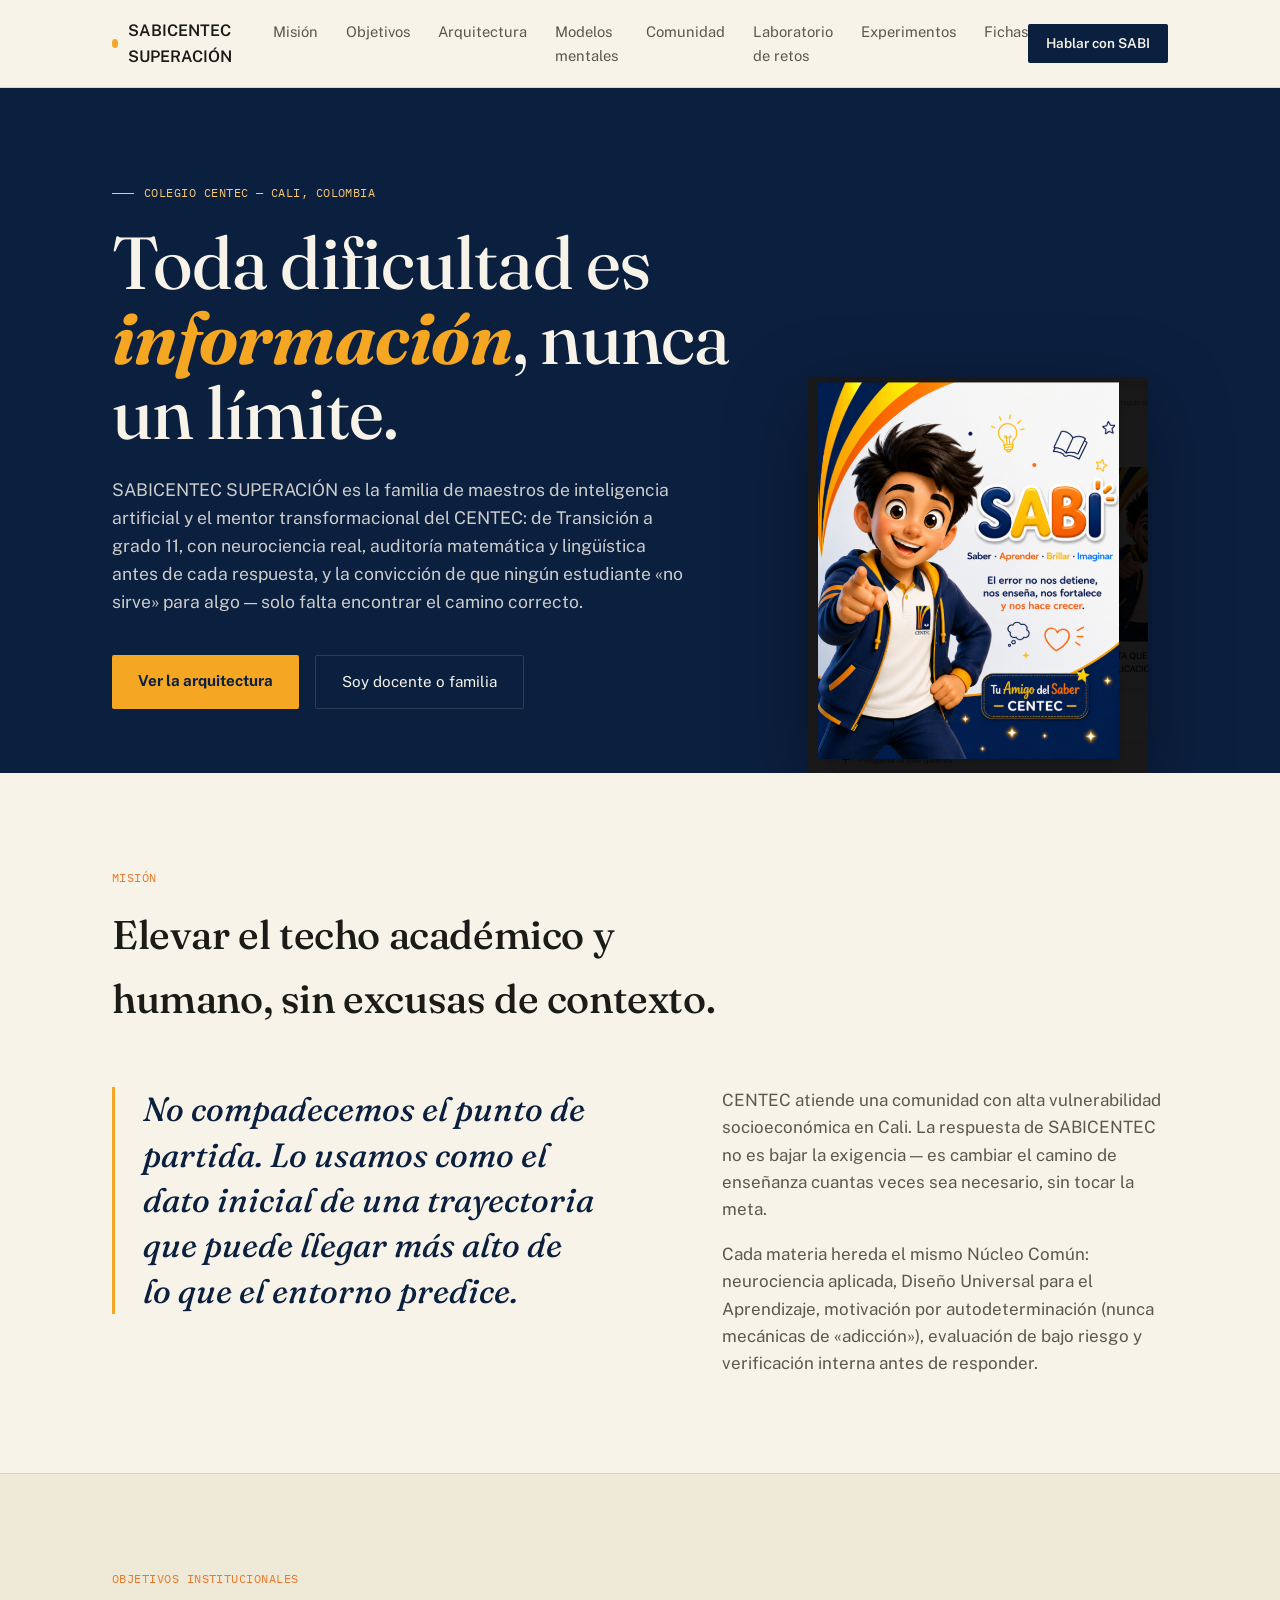
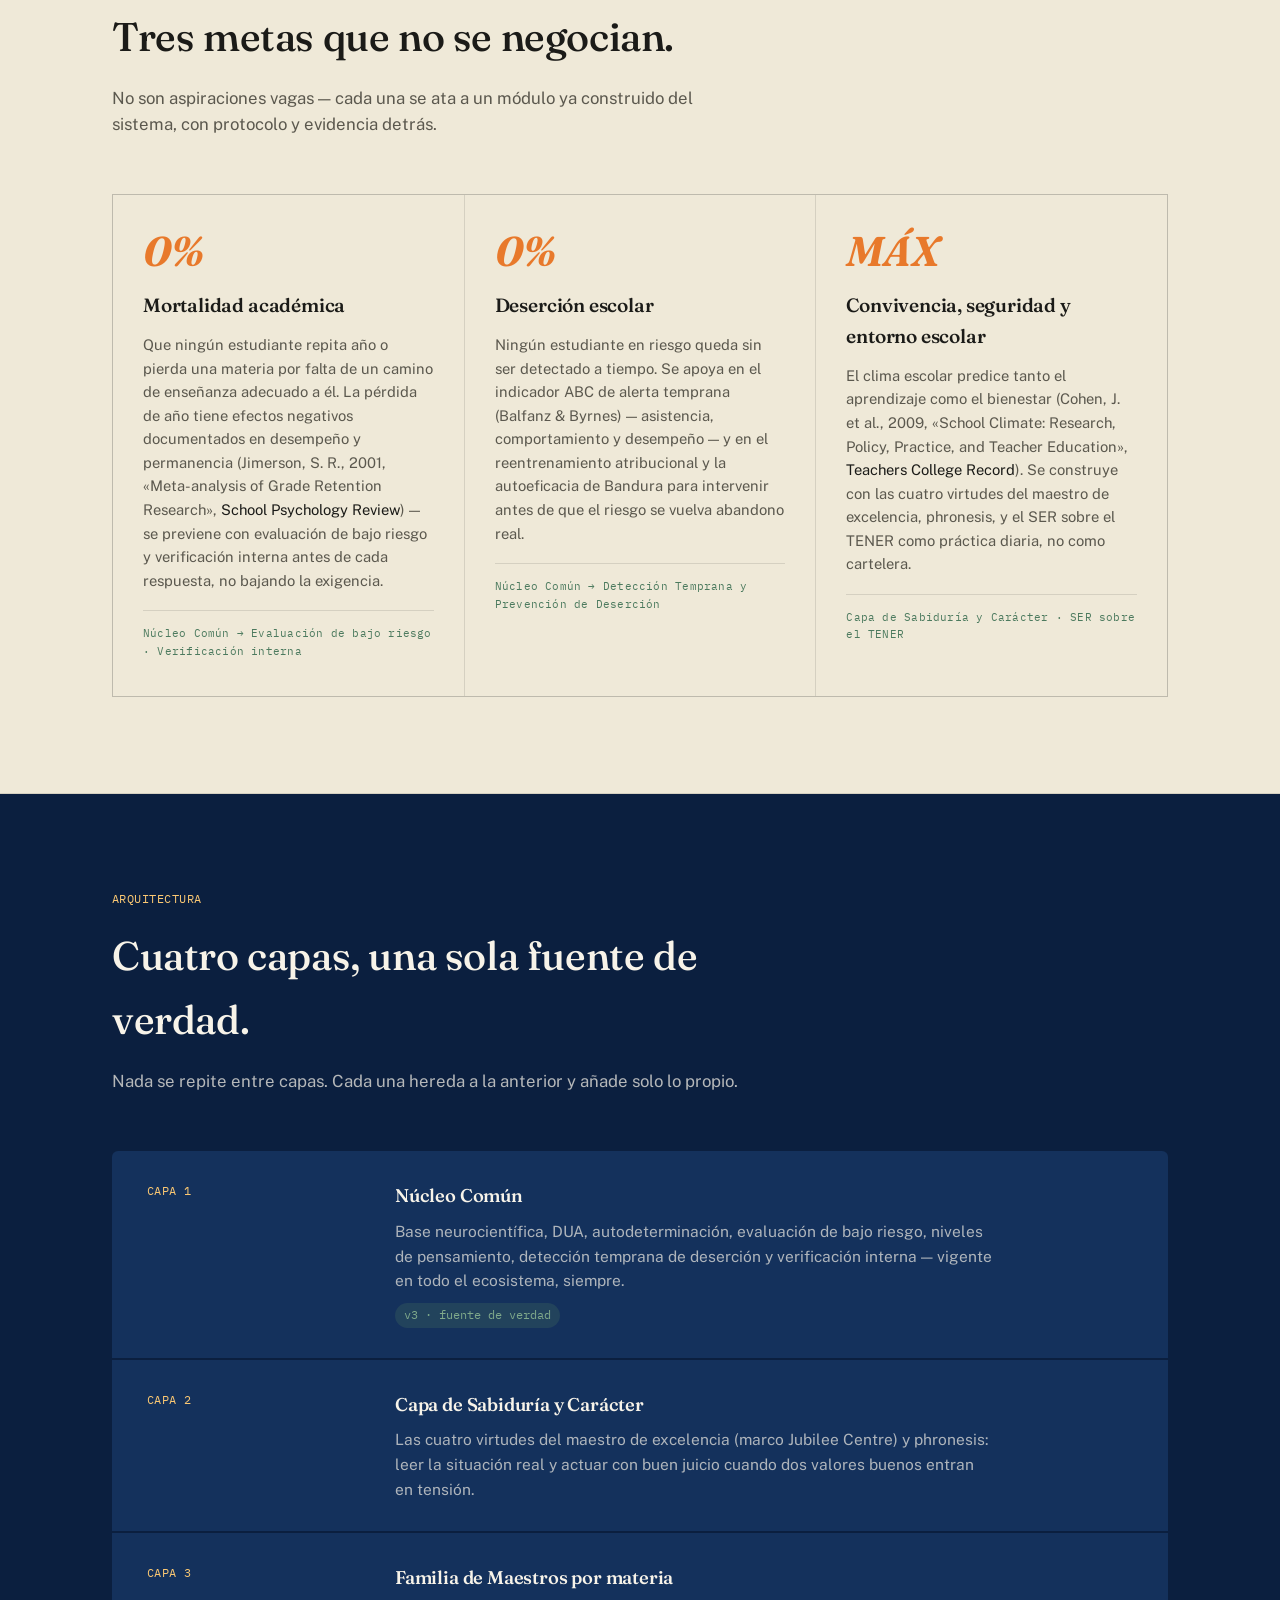
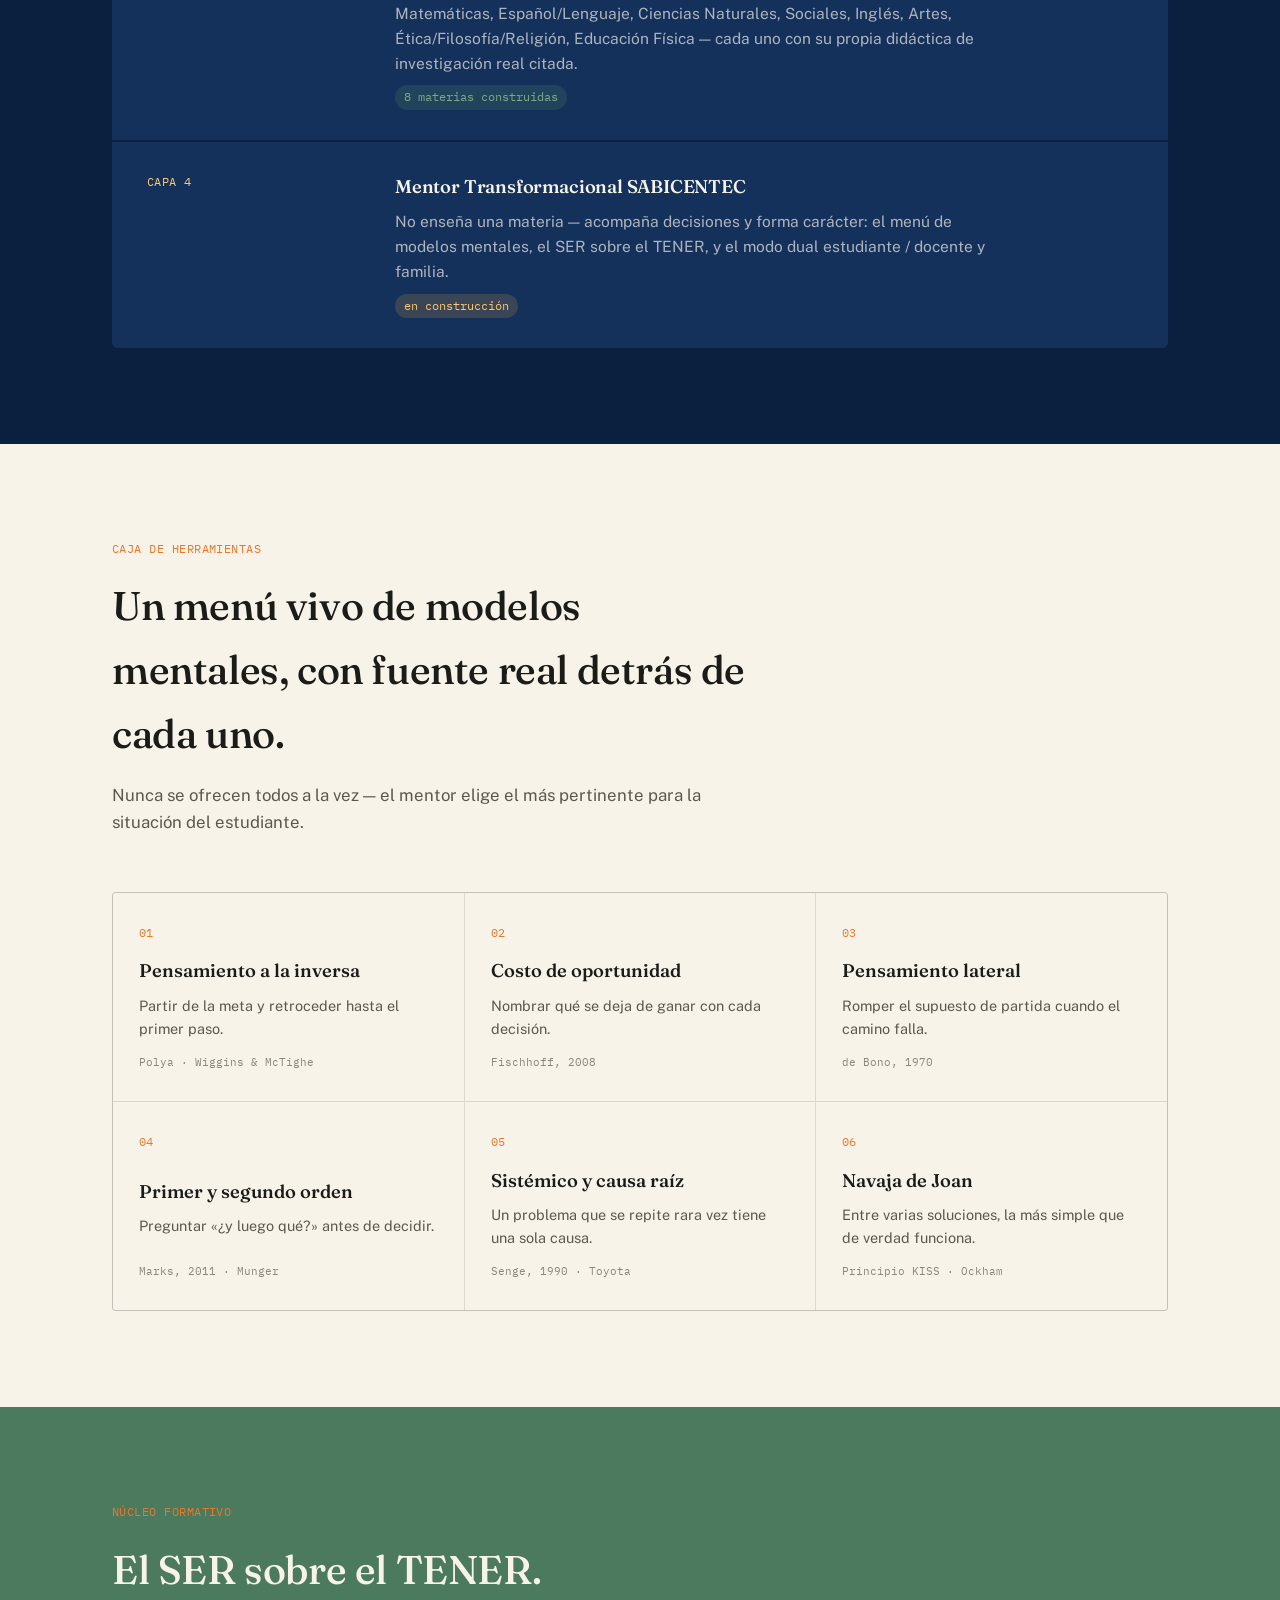
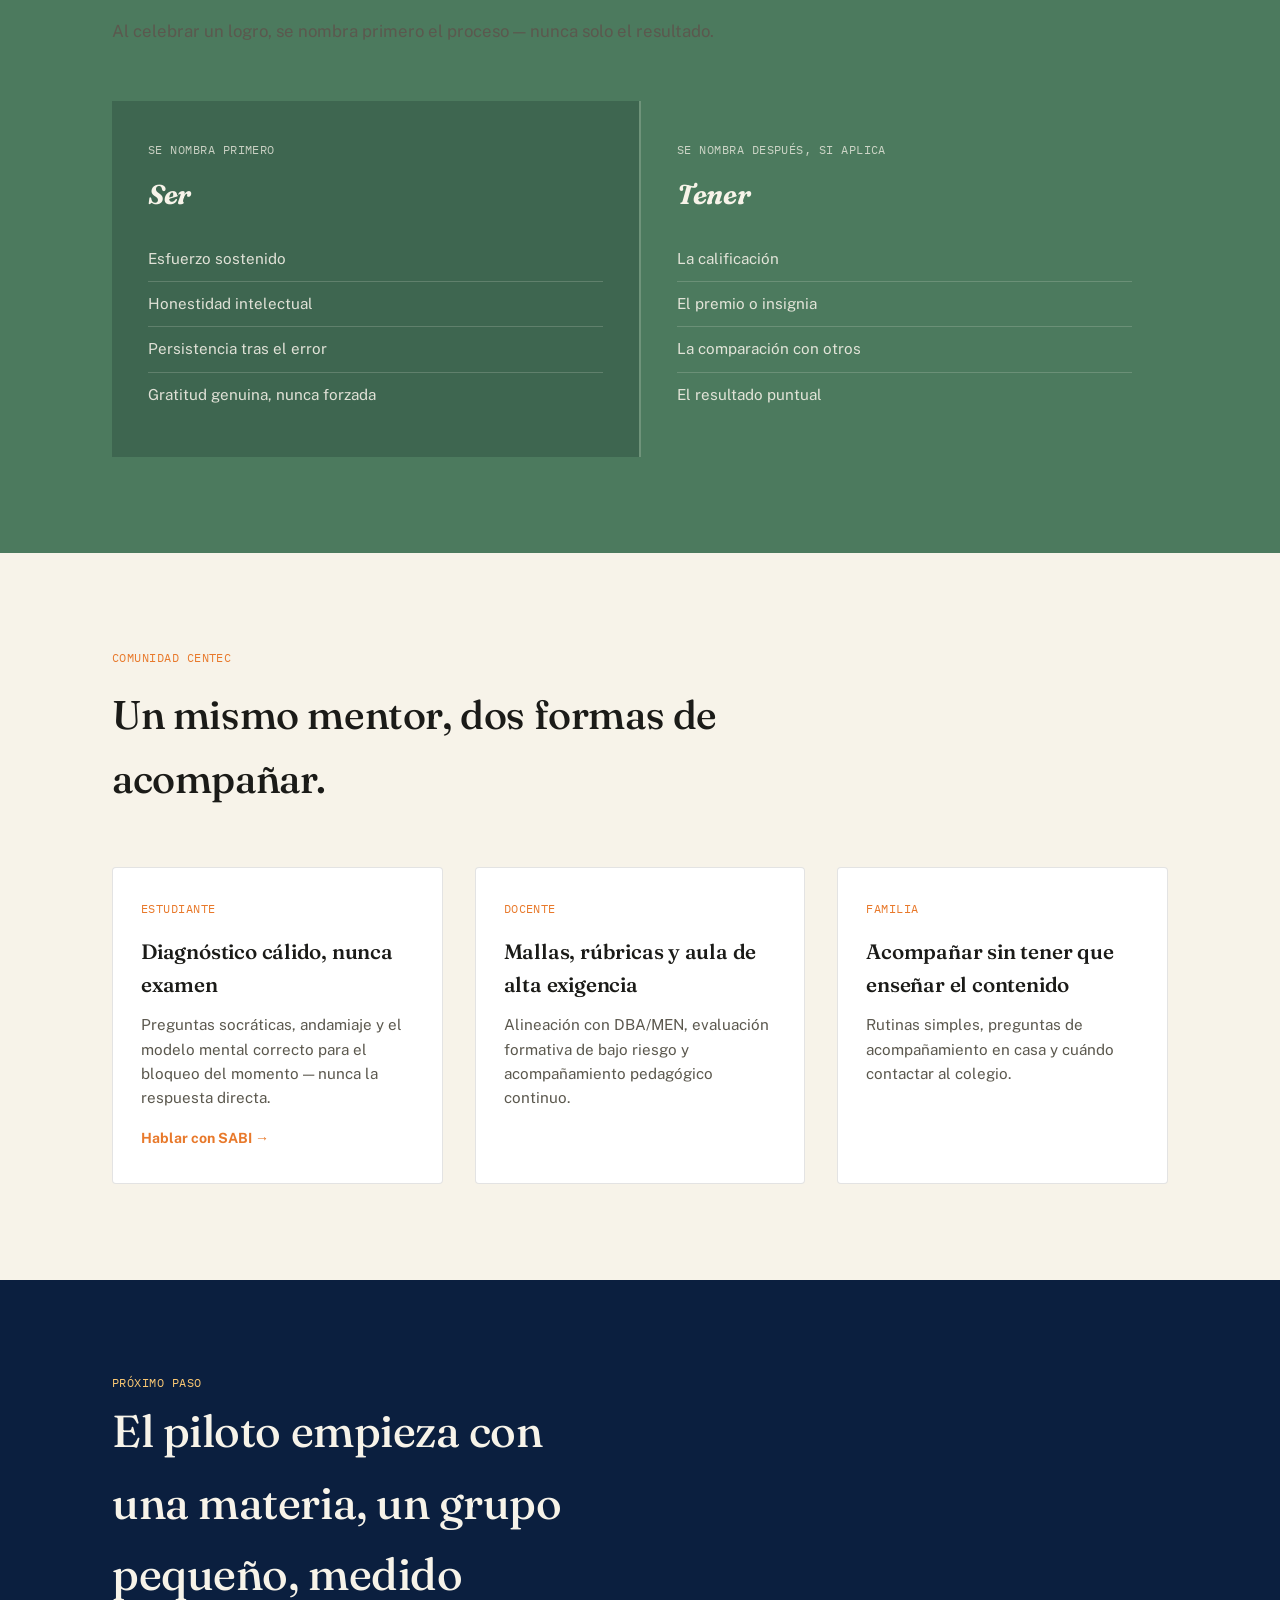
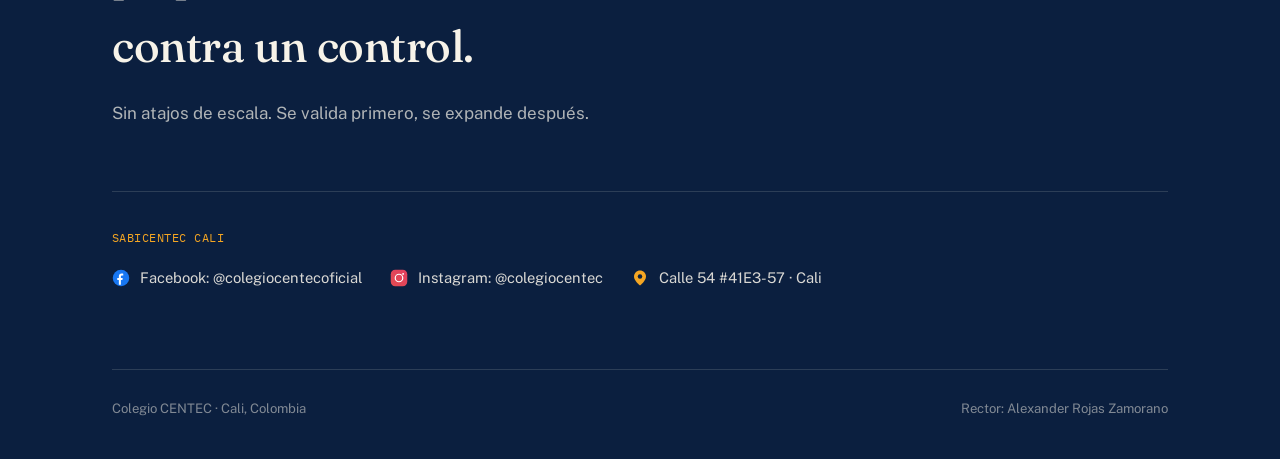
==== index.html @ 02c6cd76 "Capa didáctica (en progreso): comandos SABI, juegos por código, lectura verificada y Dots investigad" ====
<!DOCTYPE html>
<html lang="es">
<head>
<meta charset="UTF-8">
<meta name="viewport" content="width=device-width, initial-scale=1.0">
<title>SABICENTEC SUPERACIÓN — Colegio CENTEC</title>
<meta name="description" content="La familia de maestros y el mentor transformacional de Colegio CENTEC, Cali. Cada dificultad es información, nunca un límite.">
<link rel="preconnect" href="https://fonts.googleapis.com">
<link rel="preconnect" href="https://fonts.gstatic.com" crossorigin>
<link href="https://fonts.googleapis.com/css2?family=Fraunces:opsz,wght@9..144,300;9..144,450;9..144,560;9..144,680&family=Public+Sans:wght@400;500;600;700&family=IBM+Plex+Mono:wght@400;500&display=swap" rel="stylesheet">
<style>
  :root{
    --noche: #0B1F3F;
    --noche-2: #14315C;
    --alba: #F5A623;
    --alba-suave: #FBC873;
    --brote: #4C7A5E;
    --brote-suave: #7FA98B;
    --barro: #E8792B;
    --papel: #F7F3E9;
    --tinta: #1B1B18;
    --tinta-suave: #5B584E;
    --linea: rgba(27,27,24,0.12);
    --linea-noche: rgba(247,243,233,0.14);
    --radio: 2px;
  }
  *{box-sizing:border-box; margin:0; padding:0;}
  html{scroll-behavior:smooth;}
  body{
    background:var(--papel);
    color:var(--tinta);
    font-family:'Public Sans', sans-serif;
    font-size:17px;
    line-height:1.6;
    -webkit-font-smoothing:antialiased;
  }
  h1,h2,h3,.display{
    font-family:'Fraunces', serif;
    font-weight:560;
    letter-spacing:-0.01em;
  }
  .mono{
    font-family:'IBM Plex Mono', monospace;
    letter-spacing:0.04em;
    text-transform:uppercase;
    font-size:0.72rem;
  }
  a{color:inherit;}
  img,svg{display:block; max-width:100%;}
  .wrap{max-width:1120px; margin:0 auto; padding:0 32px;}
  @media(max-width:640px){ .wrap{padding:0 20px;} }

  /* ---------- NAV ---------- */
  header.nav{
    position:sticky; top:0; z-index:50;
    background:rgba(247,243,233,0.88);
    backdrop-filter:blur(10px);
    border-bottom:1px solid var(--linea);
  }
  .nav-inner{
    max-width:1120px; margin:0 auto; padding:18px 32px;
    display:flex; align-items:center; justify-content:space-between;
  }
  .nav-brand{display:flex; align-items:center; gap:10px; font-weight:600; font-size:1rem;}
  .nav-brand .dot{width:9px; height:9px; border-radius:50%; background:var(--alba);}
  .nav-links{display:flex; gap:28px; font-size:0.92rem;}
  .nav-links a{text-decoration:none; color:var(--tinta-suave); transition:color .2s;}
  .nav-links a:hover{color:var(--tinta);}
  .nav-cta{
    font-size:0.85rem; font-weight:600; padding:9px 18px;
    background:var(--noche); color:var(--papel); border-radius:var(--radio);
    text-decoration:none; white-space:nowrap;
  }
  @media(max-width:760px){ .nav-links{display:none;} }

  /* ---------- HERO ---------- */
  .hero{
    position:relative;
    background:var(--noche);
    color:var(--papel);
    overflow:hidden;
    padding:96px 0 0 0;
  }
  .hero-grid{
    max-width:1120px; margin:0 auto; padding:0 32px 0;
    display:grid; grid-template-columns:1fr 380px; gap:40px; align-items:end;
  }
  @media(max-width:900px){ .hero-grid{grid-template-columns:1fr; padding-bottom:0;} }
  .hero-copy{padding-bottom:64px;}
  .hero .eyebrow{color:var(--alba-suave); margin-bottom:22px; display:flex; align-items:center; gap:10px;}
  .hero .eyebrow::before{content:''; width:22px; height:1px; background:var(--alba-suave);}
  .hero h1{
    font-size:clamp(2.6rem, 6vw, 4.6rem);
    line-height:1.02;
    max-width:15ch;
    font-weight:450;
  }
  .hero h1 em{font-style:italic; font-weight:680; color:var(--alba);}
  .hero p.lede{
    margin-top:26px; max-width:52ch; font-size:1.1rem;
    color:rgba(247,243,233,0.82);
  }
  .hero .actions{display:flex; gap:16px; margin-top:38px; flex-wrap:wrap;}
  .btn-primary{
    background:var(--alba); color:var(--noche); font-weight:700;
    padding:14px 26px; border-radius:var(--radio); text-decoration:none;
    font-size:0.95rem; transition:transform .15s ease;
  }
  .btn-primary:hover{transform:translateY(-2px);}
  .btn-ghost{
    border:1px solid var(--linea-noche); color:var(--papel);
    padding:14px 26px; border-radius:var(--radio); text-decoration:none;
    font-size:0.95rem;
  }
  .hero-avatar{
    display:flex; align-items:flex-end; justify-content:center;
    align-self:end;
  }
  .hero-avatar img{
    width:100%; max-width:340px;
    filter:drop-shadow(0 24px 40px rgba(0,0,0,0.35));
  }
  @media(max-width:900px){
    .hero-avatar{max-width:220px; margin:0 auto;}
    .hero-avatar img{max-width:220px;}
  }

  /* ---------- SECTION SHELL ---------- */
  section{padding:96px 0;}
  .section-head{max-width:640px; margin-bottom:56px;}
  .section-head .mono{color:var(--barro); margin-bottom:16px; display:block;}
  .section-head h2{font-size:clamp(1.8rem, 3.4vw, 2.5rem); font-weight:500;}
  .section-head p{margin-top:16px; color:var(--tinta-suave); font-size:1.05rem;}

  /* ---------- MISIÓN ---------- */
  .mision blockquote{
    font-family:'Fraunces', serif; font-style:italic; font-weight:450;
    font-size:clamp(1.5rem, 3vw, 2.1rem); line-height:1.35;
    max-width:22ch; color:var(--noche);
    border-left:3px solid var(--alba); padding-left:28px;
  }
  .mision-grid{display:grid; grid-template-columns:1.1fr 0.9fr; gap:64px; align-items:start; margin-top:56px;}
  @media(max-width:840px){ .mision-grid{grid-template-columns:1fr;} }
  .mision-grid p{color:var(--tinta-suave);}
  .mision-grid p + p{margin-top:18px;}

  /* ---------- OBJETIVOS ---------- */
  .objetivos{background:#EFE9D8; border-top:1px solid var(--linea); border-bottom:1px solid var(--linea);}
  .objetivos .section-head .mono{color:var(--barro);}
  .obj-grid{display:grid; grid-template-columns:repeat(3,1fr); gap:1px; background:var(--linea); border:1px solid var(--linea);}
  @media(max-width:900px){ .obj-grid{grid-template-columns:1fr;} }
  .obj-card{background:#EFE9D8; padding:36px 30px;}
  .obj-num{
    font-family:'Fraunces', serif; font-weight:680; font-style:italic;
    font-size:2.6rem; color:var(--barro); line-height:1;
  }
  .obj-card h3{margin-top:16px; font-size:1.2rem; font-weight:560;}
  .obj-card p{margin-top:12px; color:var(--tinta-suave); font-size:0.92rem;}
  .obj-card p em{font-style:normal; color:var(--tinta);}
  .obj-link{
    display:block; margin-top:18px; padding-top:14px;
    border-top:1px solid var(--linea);
    font-family:'IBM Plex Mono', monospace; font-size:0.68rem;
    color:var(--brote); letter-spacing:0.02em;
  }

  /* ---------- ARQUITECTURA (capas apiladas — elemento estructural real) ---------- */
  .capas{background:var(--noche); color:var(--papel);}
  .capas .section-head .mono{color:var(--alba-suave);}
  .capas .section-head p{color:rgba(247,243,233,0.72);}
  .stack{
    display:flex; flex-direction:column; gap:2px;
    border-radius:6px; overflow:hidden;
  }
  .capa{
    display:grid; grid-template-columns:220px 1fr;
    gap:28px; padding:30px 32px;
    background:var(--noche-2);
    border-left:3px solid transparent;
    transition:padding-left .25s ease, border-color .25s ease, background .25s ease;
  }
  .capa:hover{padding-left:44px; border-color:var(--alba); background:#22304E;}
  @media(max-width:760px){ .capa{grid-template-columns:1fr; gap:8px;} }
  .capa .tag{font-family:'IBM Plex Mono', monospace; font-size:0.78rem; letter-spacing:0.03em; color:var(--alba-suave); align-self:start;}
  .capa h3{font-size:1.15rem; font-weight:560; margin-bottom:8px;}
  .capa p{color:rgba(247,243,233,0.68); font-size:0.97rem; max-width:60ch;}
  .capa .estado{
    display:inline-block; margin-top:10px; font-size:0.72rem;
    padding:3px 9px; border-radius:20px; font-family:'IBM Plex Mono', monospace;
  }
  .estado.activo{background:rgba(76,122,94,0.25); color:var(--brote-suave);}
  .estado.progreso{background:rgba(232,163,61,0.18); color:var(--alba-suave);}

  /* ---------- MODELOS MENTALES ---------- */
  .modelos{background:var(--papel);}
  .tool-grid{
    display:grid; grid-template-columns:repeat(3, 1fr); gap:1px;
    background:var(--linea); border:1px solid var(--linea); border-radius:4px; overflow:hidden;
  }
  @media(max-width:900px){ .tool-grid{grid-template-columns:repeat(2,1fr);} }
  @media(max-width:600px){ .tool-grid{grid-template-columns:1fr;} }
  .tool{
    background:var(--papel); padding:30px 26px; min-height:190px;
    display:flex; flex-direction:column; justify-content:space-between;
  }
  .tool .num{font-family:'IBM Plex Mono', monospace; font-size:0.75rem; color:var(--barro);}
  .tool h4{font-family:'Fraunces', serif; font-weight:560; font-size:1.15rem; margin:14px 0 8px;}
  .tool p{font-size:0.9rem; color:var(--tinta-suave);}
  .tool .fuente{margin-top:14px; font-family:'IBM Plex Mono', monospace; font-size:0.68rem; color:var(--tinta-suave); opacity:0.7;}

  /* ---------- SER / TENER ---------- */
  .ser-tener{background:var(--brote); color:var(--papel);}
  .st-grid{display:grid; grid-template-columns:1fr 1fr; gap:2px; margin-top:48px; background:rgba(247,243,233,0.2);}
  @media(max-width:760px){ .st-grid{grid-template-columns:1fr;} }
  .st-col{padding:40px 36px; background:var(--brote);}
  .st-col.ser{background:#3E6650;}
  .st-col .mono{opacity:0.75; margin-bottom:14px; display:block;}
  .st-col h3{font-size:1.7rem; font-weight:680; font-style:italic;}
  .st-col ul{margin-top:20px; padding-left:0; list-style:none;}
  .st-col li{padding:10px 0; border-top:1px solid rgba(247,243,233,0.18); font-size:0.95rem; color:rgba(247,243,233,0.88);}
  .st-col li:first-of-type{border-top:none;}

  /* ---------- AUDIENCIAS ---------- */
  .audiencias{background:var(--papel);}
  .aud-grid{display:grid; grid-template-columns:repeat(3,1fr); gap:32px; margin-top:8px;}
  @media(max-width:840px){ .aud-grid{grid-template-columns:1fr;} }
  .aud-card{
    border:1px solid var(--linea); border-radius:4px; padding:32px 28px;
    background:#fff;
  }
  .aud-card .mono{color:var(--barro); display:block; margin-bottom:16px;}
  .aud-card h3{font-size:1.3rem; margin-bottom:12px;}
  .aud-card p{color:var(--tinta-suave); font-size:0.95rem;}
  .aud-cta{
    display:inline-block; margin-top:16px; font-weight:700; font-size:0.88rem;
    color:var(--barro); text-decoration:none;
  }
  .aud-cta:hover{text-decoration:underline;}

  /* ---------- FOOTER / CTA ---------- */
  footer{
    background:var(--noche); color:var(--papel);
    padding:88px 0 40px;
  }
  .footer-cta h2{font-size:clamp(1.9rem,4vw,2.8rem); max-width:16ch; font-weight:480;}
  .footer-cta p{margin-top:18px; max-width:48ch; color:rgba(247,243,233,0.7);}
  .contacto{
    margin-top:64px; padding-top:36px; border-top:1px solid var(--linea-noche);
  }
  .contacto-titulo{color:var(--alba); display:block; margin-bottom:18px; font-size:0.78rem;}
  .contacto-lista{display:flex; flex-wrap:wrap; gap:28px;}
  .contacto-item{
    display:flex; align-items:center; gap:10px;
    font-size:0.92rem; color:rgba(247,243,233,0.88);
    text-decoration:none;
  }
  .footer-bottom{
    margin-top:80px; padding-top:28px; border-top:1px solid var(--linea-noche);
    display:flex; justify-content:space-between; flex-wrap:wrap; gap:12px;
    font-size:0.82rem; color:rgba(247,243,233,0.5);
  }
  .fade-up{opacity:0; transform:translateY(18px); transition:opacity .7s ease, transform .7s ease;}
  .fade-up.in{opacity:1; transform:translateY(0);}
</style>
</head>
<body>

<header class="nav">
  <div class="nav-inner">
    <div class="nav-brand"><span class="dot"></span> SABICENTEC SUPERACIÓN</div>
    <nav class="nav-links">
      <a href="#mision">Misión</a>
      <a href="#objetivos">Objetivos</a>
      <a href="#arquitectura">Arquitectura</a>
      <a href="#modelos">Modelos mentales</a>
      <a href="#comunidad">Comunidad</a>
      <a href="recursos.html">Laboratorio de retos</a>
      <a href="experimentos.html">Experimentos</a>
      <a href="fichas.html">Fichas</a>
    </nav>
    <a class="nav-cta" href="tutor.html">Hablar con SABI</a>
  </div>
</header>

<section class="hero">
  <div class="hero-grid">
    <div class="hero-copy">
      <p class="eyebrow mono">Colegio CENTEC — Cali, Colombia</p>
      <h1>Toda dificultad es <em>información</em>, nunca un límite.</h1>
      <p class="lede">SABICENTEC SUPERACIÓN es la familia de maestros de inteligencia artificial y el mentor transformacional del CENTEC: de Transición a grado 11, con neurociencia real, auditoría matemática y lingüística antes de cada respuesta, y la convicción de que ningún estudiante «no sirve» para algo — solo falta encontrar el camino correcto.</p>
      <div class="actions">
        <a class="btn-primary" href="#arquitectura">Ver la arquitectura</a>
        <a class="btn-ghost" href="#comunidad">Soy docente o familia</a>
      </div>
    </div>
    <div class="hero-avatar">
      <img src="sabi-avatar.png" alt="SABI, el avatar del saber de Colegio CENTEC">
    </div>
  </div>
</section>

<section class="mision" id="mision">
  <div class="wrap">
    <div class="section-head">
      <span class="mono">Misión</span>
      <h2>Elevar el techo académico y humano, sin excusas de contexto.</h2>
    </div>
    <div class="mision-grid">
      <blockquote>
        No compadecemos el punto de partida. Lo usamos como el dato inicial de una trayectoria que puede llegar más alto de lo que el entorno predice.
      </blockquote>
      <div>
        <p>CENTEC atiende una comunidad con alta vulnerabilidad socioeconómica en Cali. La respuesta de SABICENTEC no es bajar la exigencia — es cambiar el camino de enseñanza cuantas veces sea necesario, sin tocar la meta.</p>
        <p>Cada materia hereda el mismo Núcleo Común: neurociencia aplicada, Diseño Universal para el Aprendizaje, motivación por autodeterminación (nunca mecánicas de «adicción»), evaluación de bajo riesgo y verificación interna antes de responder.</p>
      </div>
    </div>
  </div>
</section>

<section class="objetivos" id="objetivos">
  <div class="wrap">
    <div class="section-head">
      <span class="mono">Objetivos institucionales</span>
      <h2>Tres metas que no se negocian.</h2>
      <p>No son aspiraciones vagas — cada una se ata a un módulo ya construido del sistema, con protocolo y evidencia detrás.</p>
    </div>
    <div class="obj-grid">
      <div class="obj-card">
        <span class="obj-num">0%</span>
        <h3>Mortalidad académica</h3>
        <p>Que ningún estudiante repita año o pierda una materia por falta de un camino de enseñanza adecuado a él. La pérdida de año tiene efectos negativos documentados en desempeño y permanencia (Jimerson, S. R., 2001, «Meta-analysis of Grade Retention Research», <em>School Psychology Review</em>) — se previene con evaluación de bajo riesgo y verificación interna antes de cada respuesta, no bajando la exigencia.</p>
        <span class="obj-link">Núcleo Común → Evaluación de bajo riesgo · Verificación interna</span>
      </div>
      <div class="obj-card">
        <span class="obj-num">0%</span>
        <h3>Deserción escolar</h3>
        <p>Ningún estudiante en riesgo queda sin ser detectado a tiempo. Se apoya en el indicador ABC de alerta temprana (Balfanz &amp; Byrnes) — asistencia, comportamiento y desempeño — y en el reentrenamiento atribucional y la autoeficacia de Bandura para intervenir antes de que el riesgo se vuelva abandono real.</p>
        <span class="obj-link">Núcleo Común → Detección Temprana y Prevención de Deserción</span>
      </div>
      <div class="obj-card">
        <span class="obj-num">MÁX</span>
        <h3>Convivencia, seguridad y entorno escolar</h3>
        <p>El clima escolar predice tanto el aprendizaje como el bienestar (Cohen, J. et al., 2009, «School Climate: Research, Policy, Practice, and Teacher Education», <em>Teachers College Record</em>). Se construye con las cuatro virtudes del maestro de excelencia, phronesis, y el SER sobre el TENER como práctica diaria, no como cartelera.</p>
        <span class="obj-link">Capa de Sabiduría y Carácter · SER sobre el TENER</span>
      </div>
    </div>
  </div>
</section>

<section class="capas" id="arquitectura">
  <div class="wrap">
    <div class="section-head">
      <span class="mono">Arquitectura</span>
      <h2>Cuatro capas, una sola fuente de verdad.</h2>
      <p>Nada se repite entre capas. Cada una hereda a la anterior y añade solo lo propio.</p>
    </div>
    <div class="stack">
      <div class="capa">
        <div class="tag">CAPA 1</div>
        <div>
          <h3>Núcleo Común</h3>
          <p>Base neurocientífica, DUA, autodeterminación, evaluación de bajo riesgo, niveles de pensamiento, detección temprana de deserción y verificación interna — vigente en todo el ecosistema, siempre.</p>
          <span class="estado activo">v3 · fuente de verdad</span>
        </div>
      </div>
      <div class="capa">
        <div class="tag">CAPA 2</div>
        <div>
          <h3>Capa de Sabiduría y Carácter</h3>
          <p>Las cuatro virtudes del maestro de excelencia (marco Jubilee Centre) y phronesis: leer la situación real y actuar con buen juicio cuando dos valores buenos entran en tensión.</p>
        </div>
      </div>
      <div class="capa">
        <div class="tag">CAPA 3</div>
        <div>
          <h3>Familia de Maestros por materia</h3>
          <p>Matemáticas, Español/Lenguaje, Ciencias Naturales, Sociales, Inglés, Artes, Ética/Filosofía/Religión, Educación Física — cada uno con su propia didáctica de investigación real citada.</p>
          <span class="estado activo">8 materias construidas</span>
        </div>
      </div>
      <div class="capa">
        <div class="tag">CAPA 4</div>
        <div>
          <h3>Mentor Transformacional SABICENTEC</h3>
          <p>No enseña una materia — acompaña decisiones y forma carácter: el menú de modelos mentales, el SER sobre el TENER, y el modo dual estudiante / docente y familia.</p>
          <span class="estado progreso">en construcción</span>
        </div>
      </div>
    </div>
  </div>
</section>

<section class="modelos" id="modelos">
  <div class="wrap">
    <div class="section-head">
      <span class="mono">Caja de herramientas</span>
      <h2>Un menú vivo de modelos mentales, con fuente real detrás de cada uno.</h2>
      <p>Nunca se ofrecen todos a la vez — el mentor elige el más pertinente para la situación del estudiante.</p>
    </div>
    <div class="tool-grid">
      <div class="tool">
        <span class="num">01</span>
        <div><h4>Pensamiento a la inversa</h4><p>Partir de la meta y retroceder hasta el primer paso.</p></div>
        <span class="fuente">Polya · Wiggins &amp; McTighe</span>
      </div>
      <div class="tool">
        <span class="num">02</span>
        <div><h4>Costo de oportunidad</h4><p>Nombrar qué se deja de ganar con cada decisión.</p></div>
        <span class="fuente">Fischhoff, 2008</span>
      </div>
      <div class="tool">
        <span class="num">03</span>
        <div><h4>Pensamiento lateral</h4><p>Romper el supuesto de partida cuando el camino falla.</p></div>
        <span class="fuente">de Bono, 1970</span>
      </div>
      <div class="tool">
        <span class="num">04</span>
        <div><h4>Primer y segundo orden</h4><p>Preguntar «¿y luego qué?» antes de decidir.</p></div>
        <span class="fuente">Marks, 2011 · Munger</span>
      </div>
      <div class="tool">
        <span class="num">05</span>
        <div><h4>Sistémico y causa raíz</h4><p>Un problema que se repite rara vez tiene una sola causa.</p></div>
        <span class="fuente">Senge, 1990 · Toyota</span>
      </div>
      <div class="tool">
        <span class="num">06</span>
        <div><h4>Navaja de Joan</h4><p>Entre varias soluciones, la más simple que de verdad funciona.</p></div>
        <span class="fuente">Principio KISS · Ockham</span>
      </div>
    </div>
  </div>
</section>

<section class="ser-tener">
  <div class="wrap">
    <div class="section-head">
      <span class="mono">Núcleo formativo</span>
      <h2>El SER sobre el TENER.</h2>
      <p>Al celebrar un logro, se nombra primero el proceso — nunca solo el resultado.</p>
    </div>
    <div class="st-grid">
      <div class="st-col ser">
        <span class="mono">Se nombra primero</span>
        <h3>Ser</h3>
        <ul>
          <li>Esfuerzo sostenido</li>
          <li>Honestidad intelectual</li>
          <li>Persistencia tras el error</li>
          <li>Gratitud genuina, nunca forzada</li>
        </ul>
      </div>
      <div class="st-col">
        <span class="mono">Se nombra después, si aplica</span>
        <h3>Tener</h3>
        <ul>
          <li>La calificación</li>
          <li>El premio o insignia</li>
          <li>La comparación con otros</li>
          <li>El resultado puntual</li>
        </ul>
      </div>
    </div>
  </div>
</section>

<section class="audiencias" id="comunidad">
  <div class="wrap">
    <div class="section-head">
      <span class="mono">Comunidad CENTEC</span>
      <h2>Un mismo mentor, dos formas de acompañar.</h2>
    </div>
    <div class="aud-grid">
      <div class="aud-card">
        <span class="mono">Estudiante</span>
        <h3>Diagnóstico cálido, nunca examen</h3>
        <p>Preguntas socráticas, andamiaje y el modelo mental correcto para el bloqueo del momento — nunca la respuesta directa.</p>
        <a class="aud-cta" href="tutor.html">Hablar con SABI →</a>
      </div>
      <div class="aud-card">
        <span class="mono">Docente</span>
        <h3>Mallas, rúbricas y aula de alta exigencia</h3>
        <p>Alineación con DBA/MEN, evaluación formativa de bajo riesgo y acompañamiento pedagógico continuo.</p>
      </div>
      <div class="aud-card">
        <span class="mono">Familia</span>
        <h3>Acompañar sin tener que enseñar el contenido</h3>
        <p>Rutinas simples, preguntas de acompañamiento en casa y cuándo contactar al colegio.</p>
      </div>
    </div>
  </div>
</section>

<footer>
  <div class="wrap">
    <div class="footer-cta">
      <span class="mono" style="color:var(--alba-suave);">Próximo paso</span>
      <h2>El piloto empieza con una materia, un grupo pequeño, medido contra un control.</h2>
      <p>Sin atajos de escala. Se valida primero, se expande después.</p>
    </div>

    <div class="contacto">
      <span class="mono contacto-titulo">SABICENTEC CALI</span>
      <div class="contacto-lista">
        <a class="contacto-item" href="https://facebook.com/colegiocentecoficial" target="_blank" rel="noopener">
          <svg width="18" height="18" viewBox="0 0 24 24" fill="none"><circle cx="12" cy="12" r="11" fill="#1877F2"/><path d="M13.5 8.5h1.5V6.2c-.26-.04-1.15-.12-2.19-.12-2.17 0-3.66 1.34-3.66 3.8V12H7v2.6h2.15V21h2.7v-6.4h2.06l.33-2.6h-2.39V10.2c0-.75.2-1.7 1.65-1.7Z" fill="#fff"/></svg>
          <span>Facebook: @colegiocentecoficial</span>
        </a>
        <a class="contacto-item" href="https://instagram.com/colegiocentec" target="_blank" rel="noopener">
          <svg width="18" height="18" viewBox="0 0 24 24" fill="none"><rect x="1" y="1" width="22" height="22" rx="6" fill="url(#ig)"/><defs><linearGradient id="ig" x1="0" y1="22" x2="22" y2="0"><stop stop-color="#FEDA75"/><stop offset=".3" stop-color="#FA7E1E"/><stop offset=".6" stop-color="#D62976"/><stop offset="1" stop-color="#962FBF"/></linearGradient></defs><circle cx="12" cy="12" r="5" stroke="#fff" stroke-width="1.6"/><circle cx="17.5" cy="6.5" r="1.2" fill="#fff"/></svg>
          <span>Instagram: @colegiocentec</span>
        </a>
        <span class="contacto-item">
          <svg width="18" height="18" viewBox="0 0 24 24" fill="none"><path d="M12 2C7.6 2 4 5.6 4 10c0 6 8 12 8 12s8-6 8-12c0-4.4-3.6-8-8-8Z" fill="var(--alba)"/><circle cx="12" cy="10" r="3" fill="var(--noche)"/></svg>
          <span>Calle 54 #41E3-57 · Cali</span>
        </span>
      </div>
    </div>

    <div class="footer-bottom">
      <span>Colegio CENTEC · Cali, Colombia</span>
      <span>Rector: Alexander Rojas Zamorano</span>
    </div>
  </div>
</footer>

<script>
  const els = document.querySelectorAll('section');
  els.forEach(el => el.classList.add('fade-up'));
  const io = new IntersectionObserver((entries)=>{
    entries.forEach(e=>{ if(e.isIntersecting){ e.target.classList.add('in'); io.unobserve(e.target); } });
  }, {threshold:0.12});
  els.forEach(el=>io.observe(el));
</script>

  <script src="https://ai.sabicentec.com/sabi-vivo.js" defer></script>
</body>
</html>
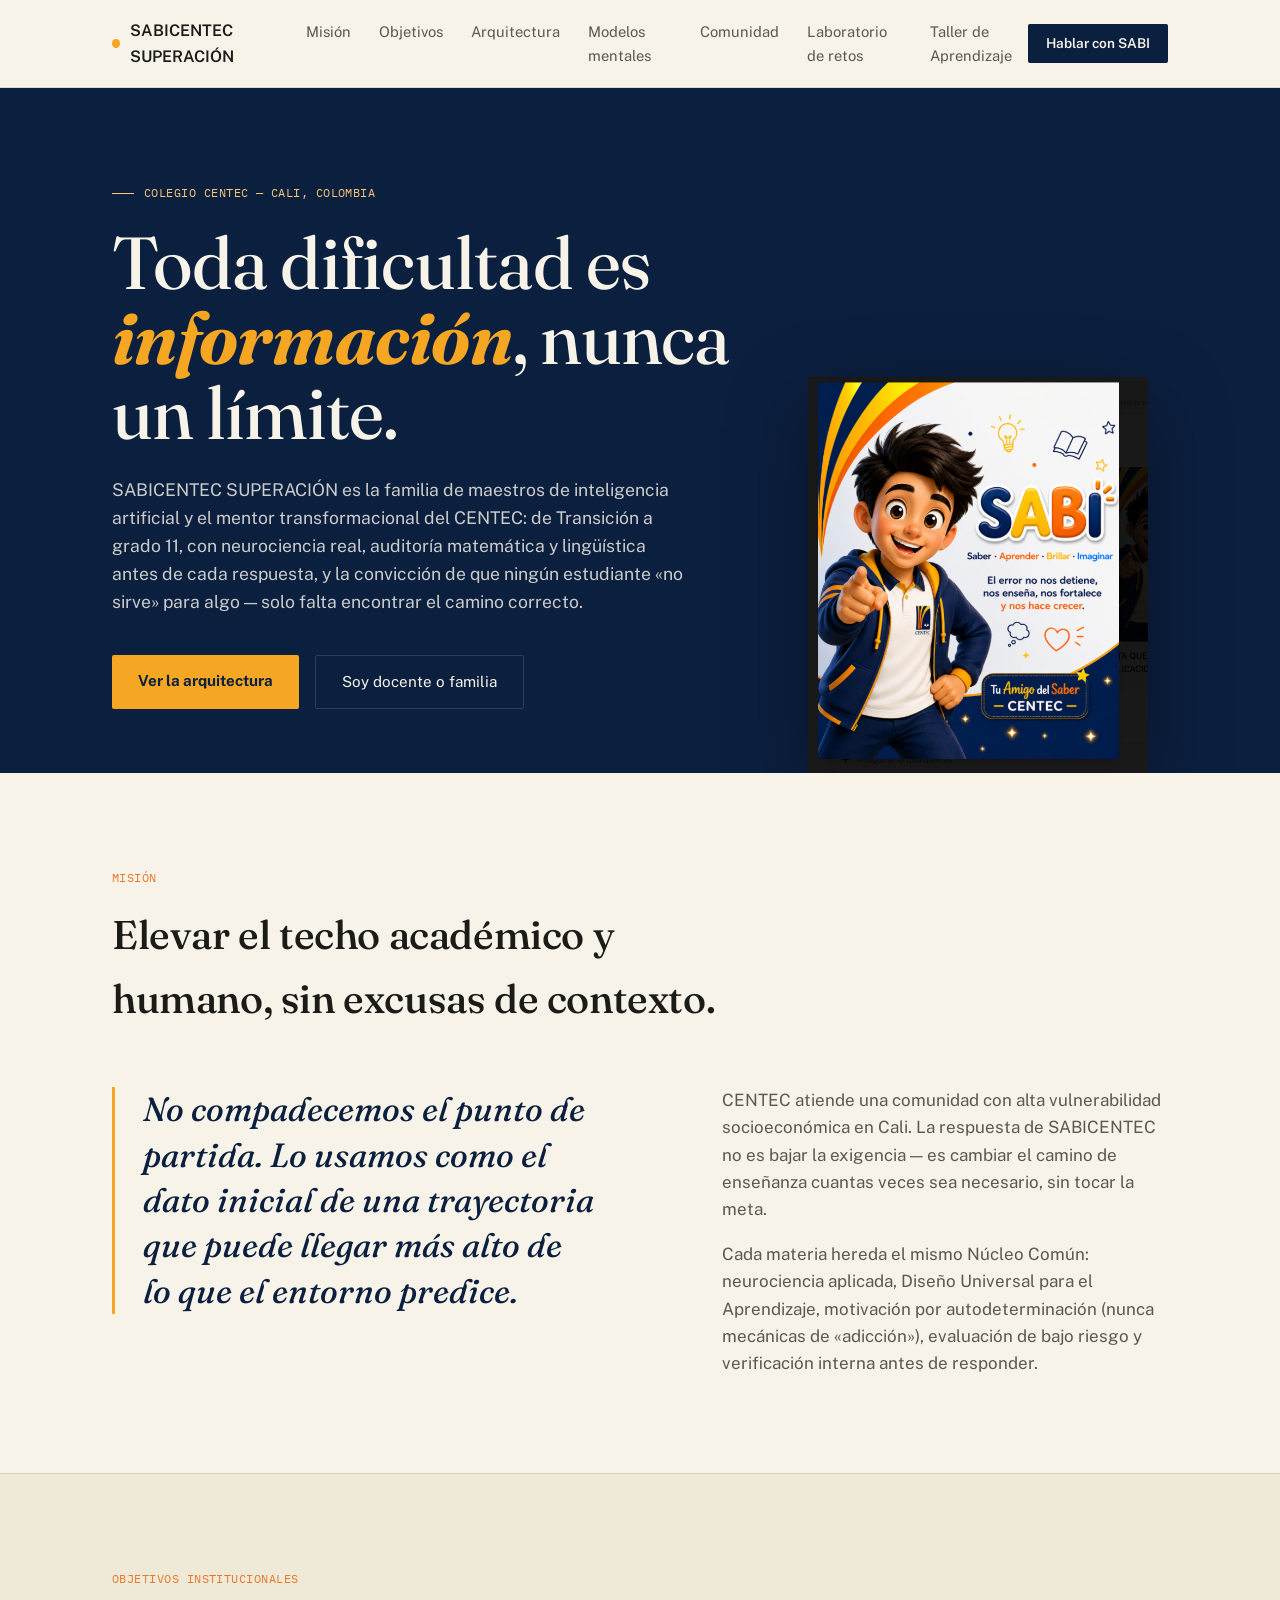
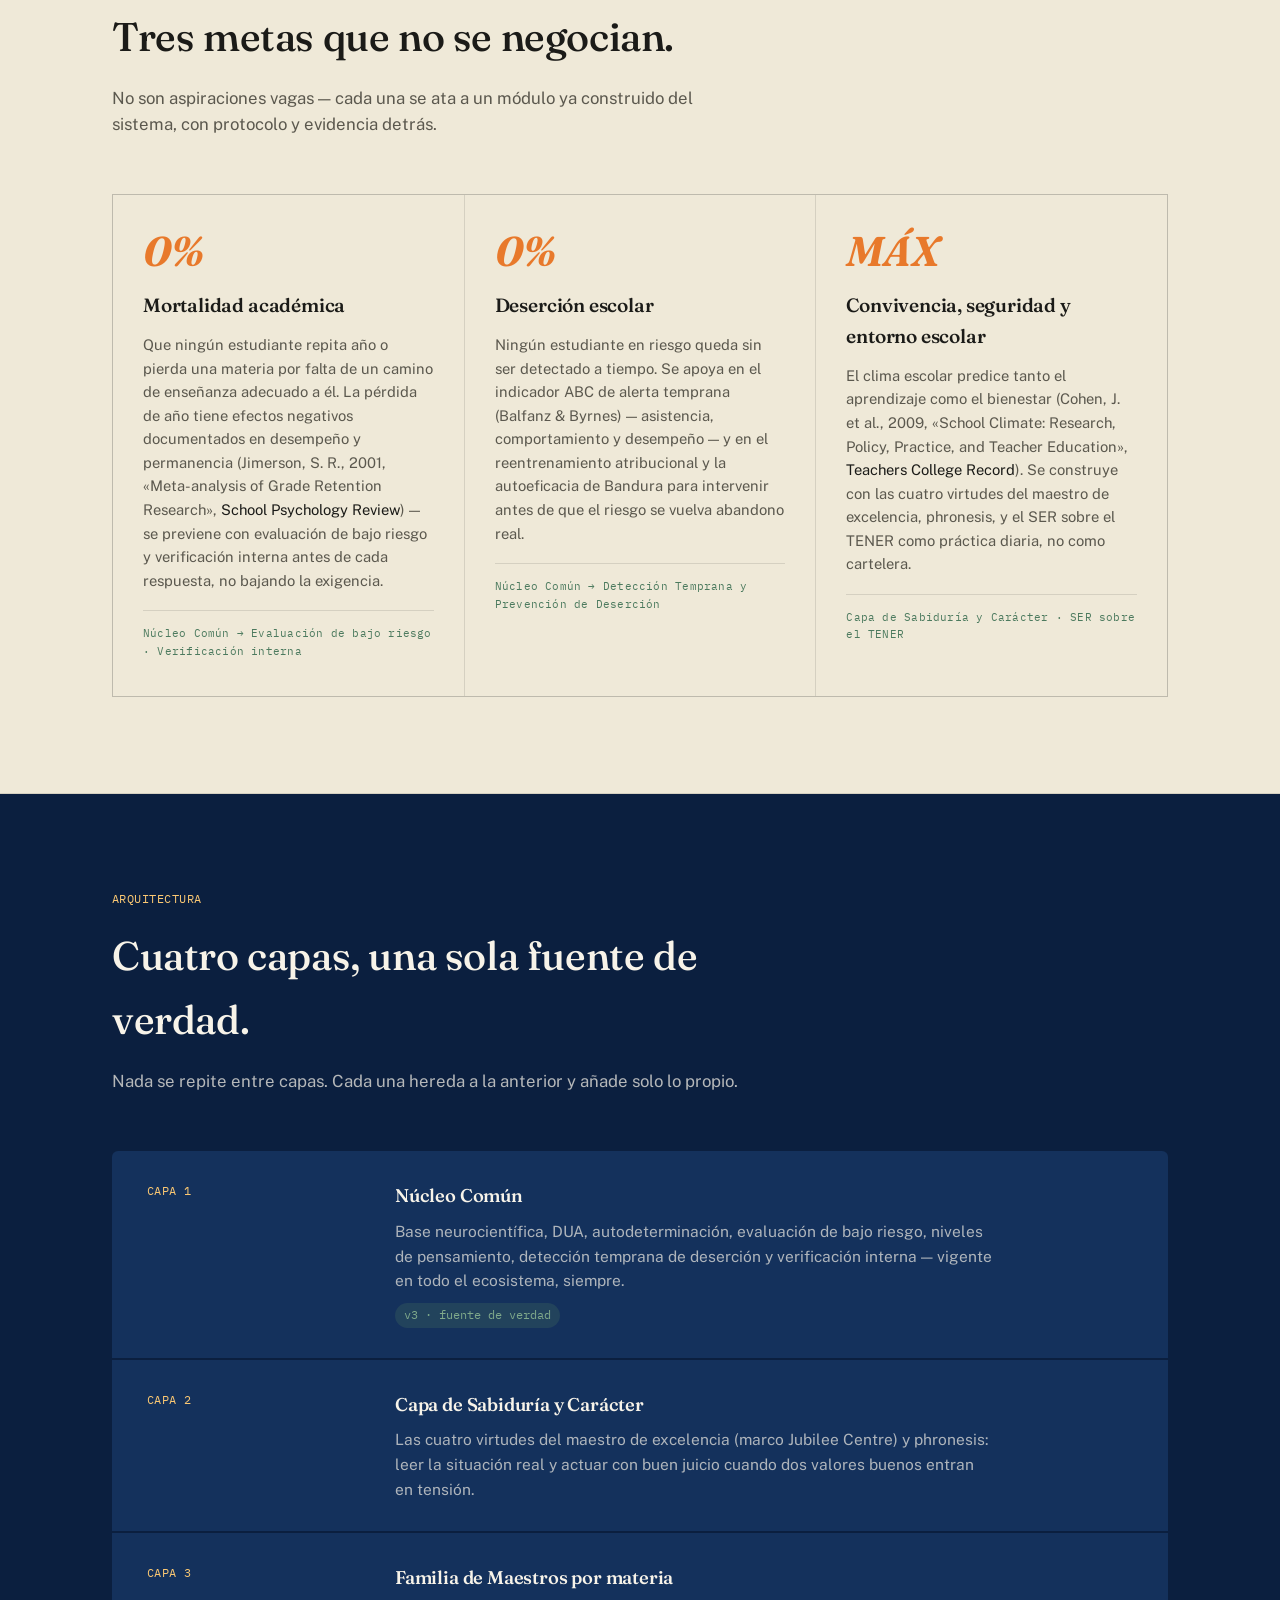
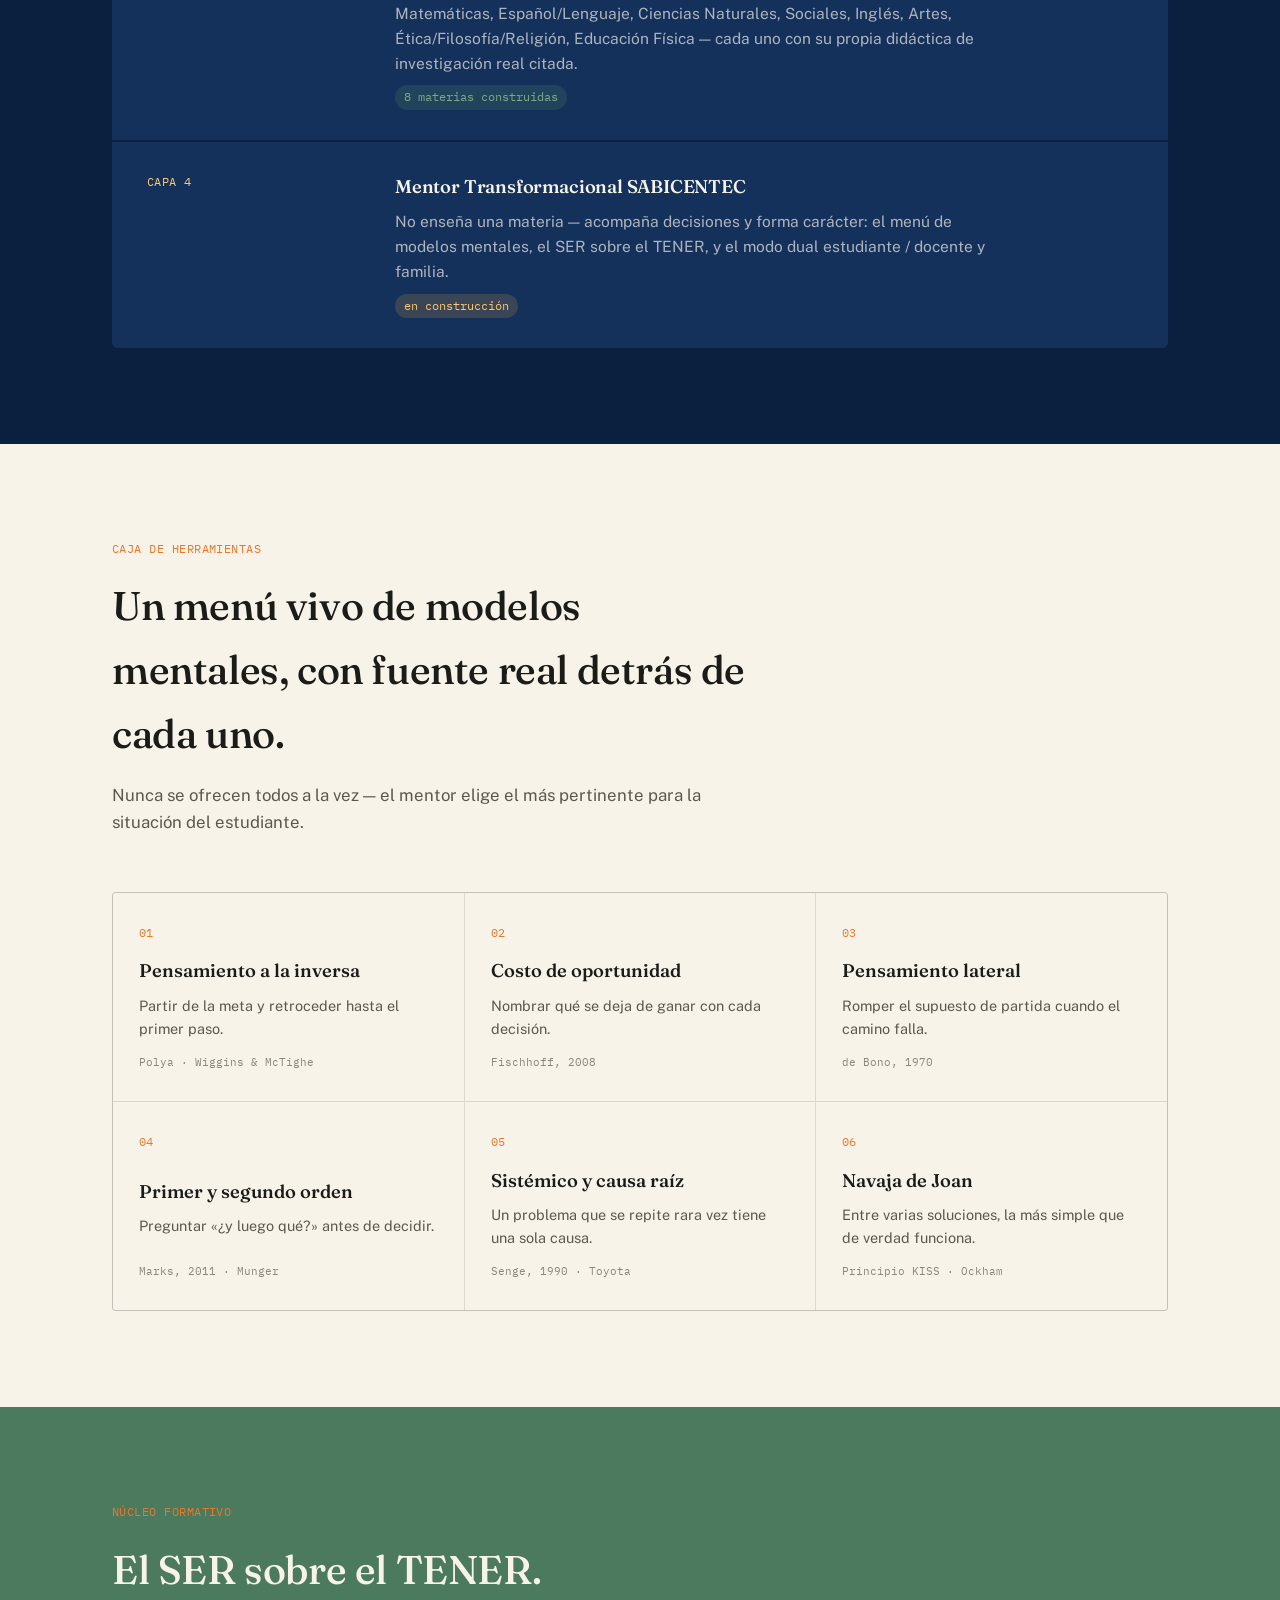
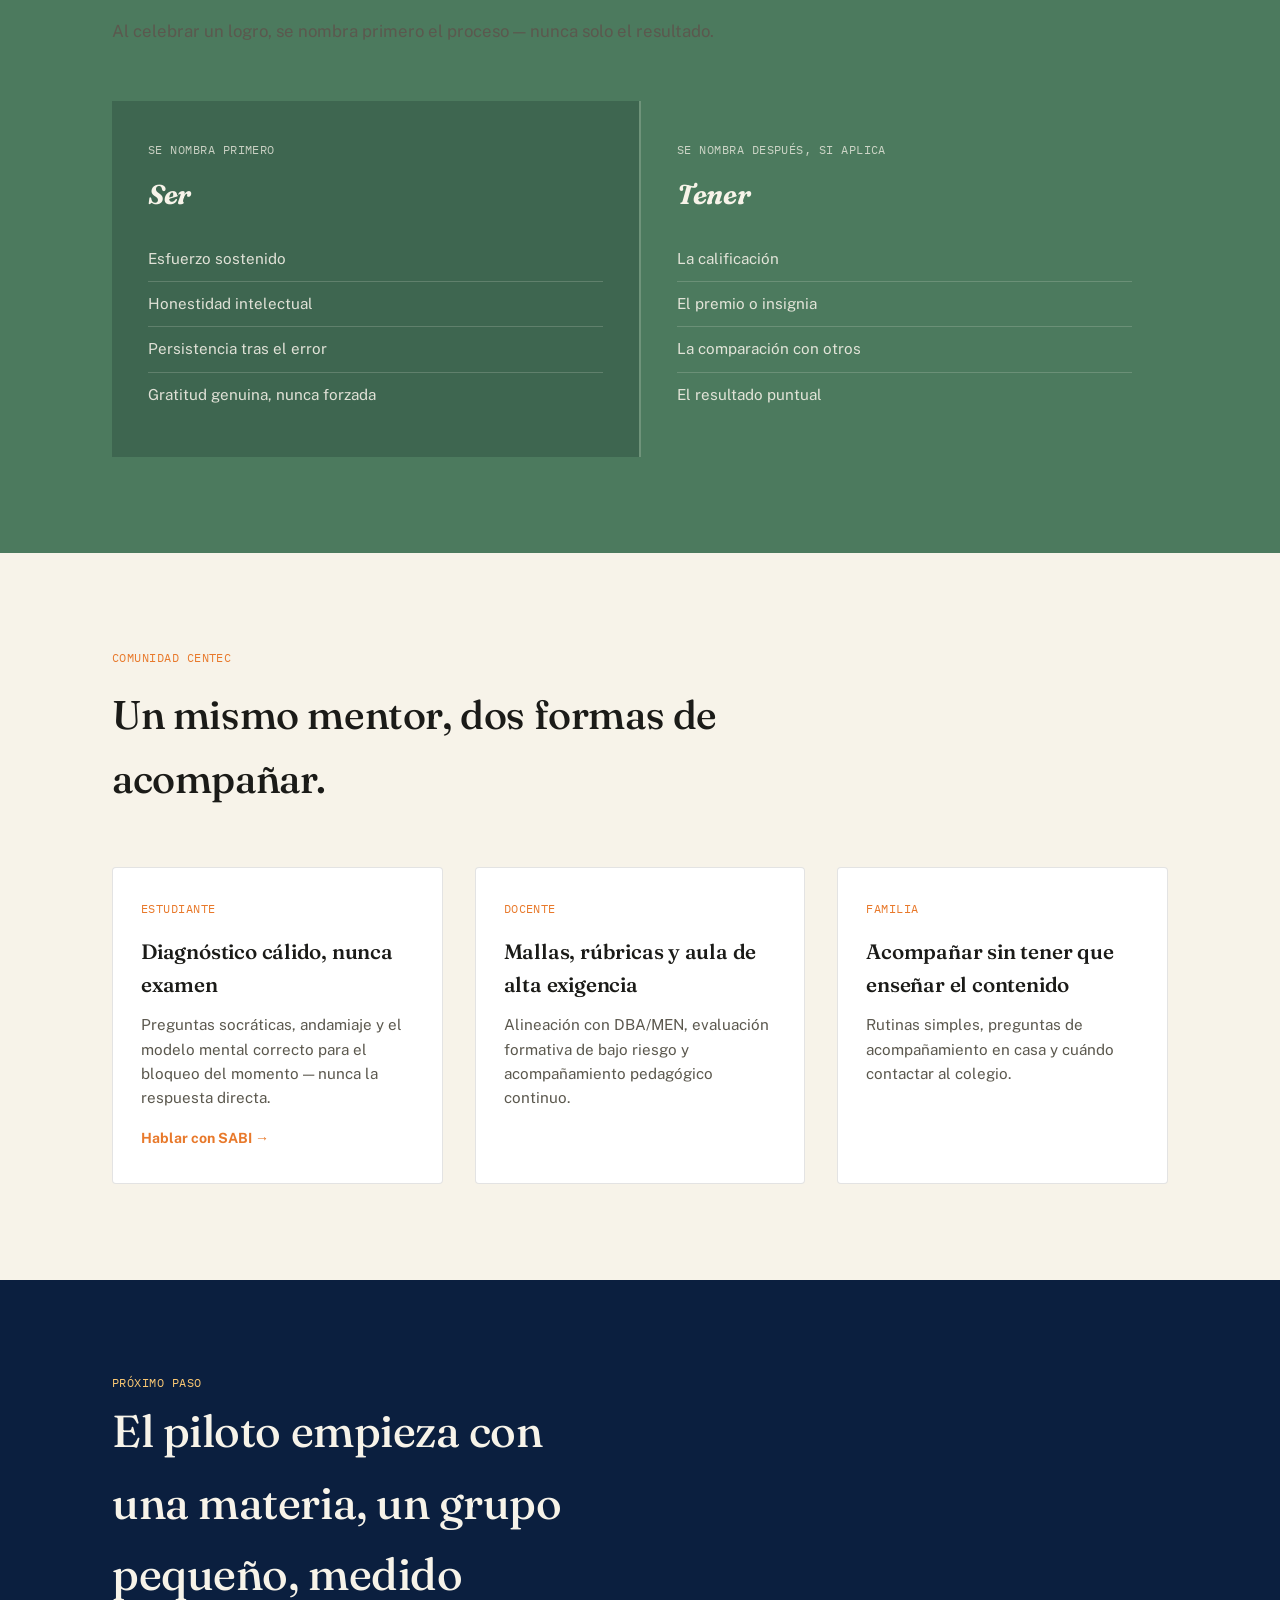
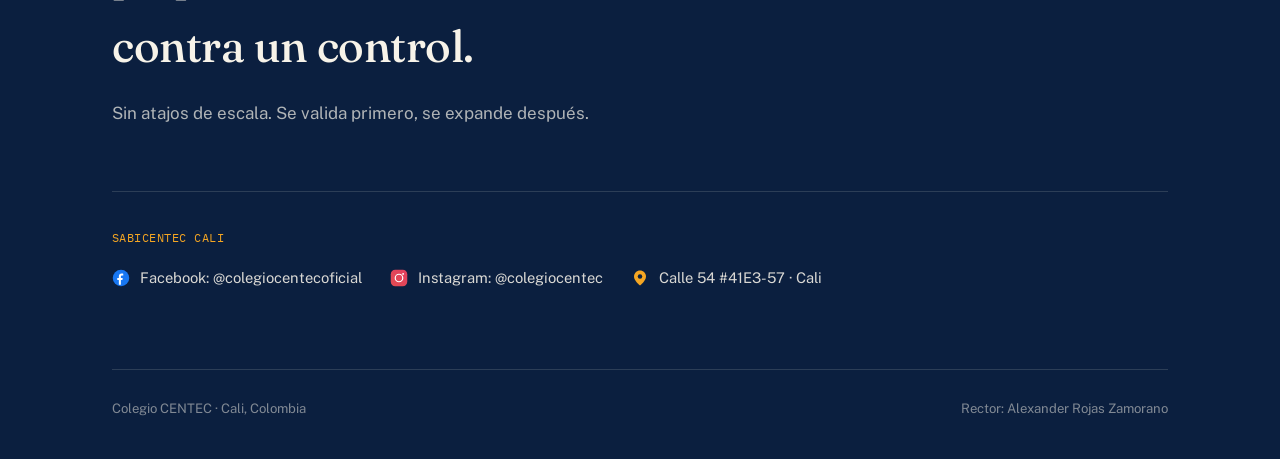
==== commit 4b3f48d9: "Taller de Aprendizaje: experimentos por grado, lecturas en 7 pasos, didácticas y Dots del Taller Co-" ====
--- a/index.html
+++ b/index.html
@@ -275,8 +275,7 @@
       <a href="#modelos">Modelos mentales</a>
       <a href="#comunidad">Comunidad</a>
       <a href="recursos.html">Laboratorio de retos</a>
-      <a href="experimentos.html">Experimentos</a>
-      <a href="fichas.html">Fichas</a>
+      <a href="taller.html">Taller de Aprendizaje</a>
     </nav>
     <a class="nav-cta" href="tutor.html">Hablar con SABI</a>
   </div>
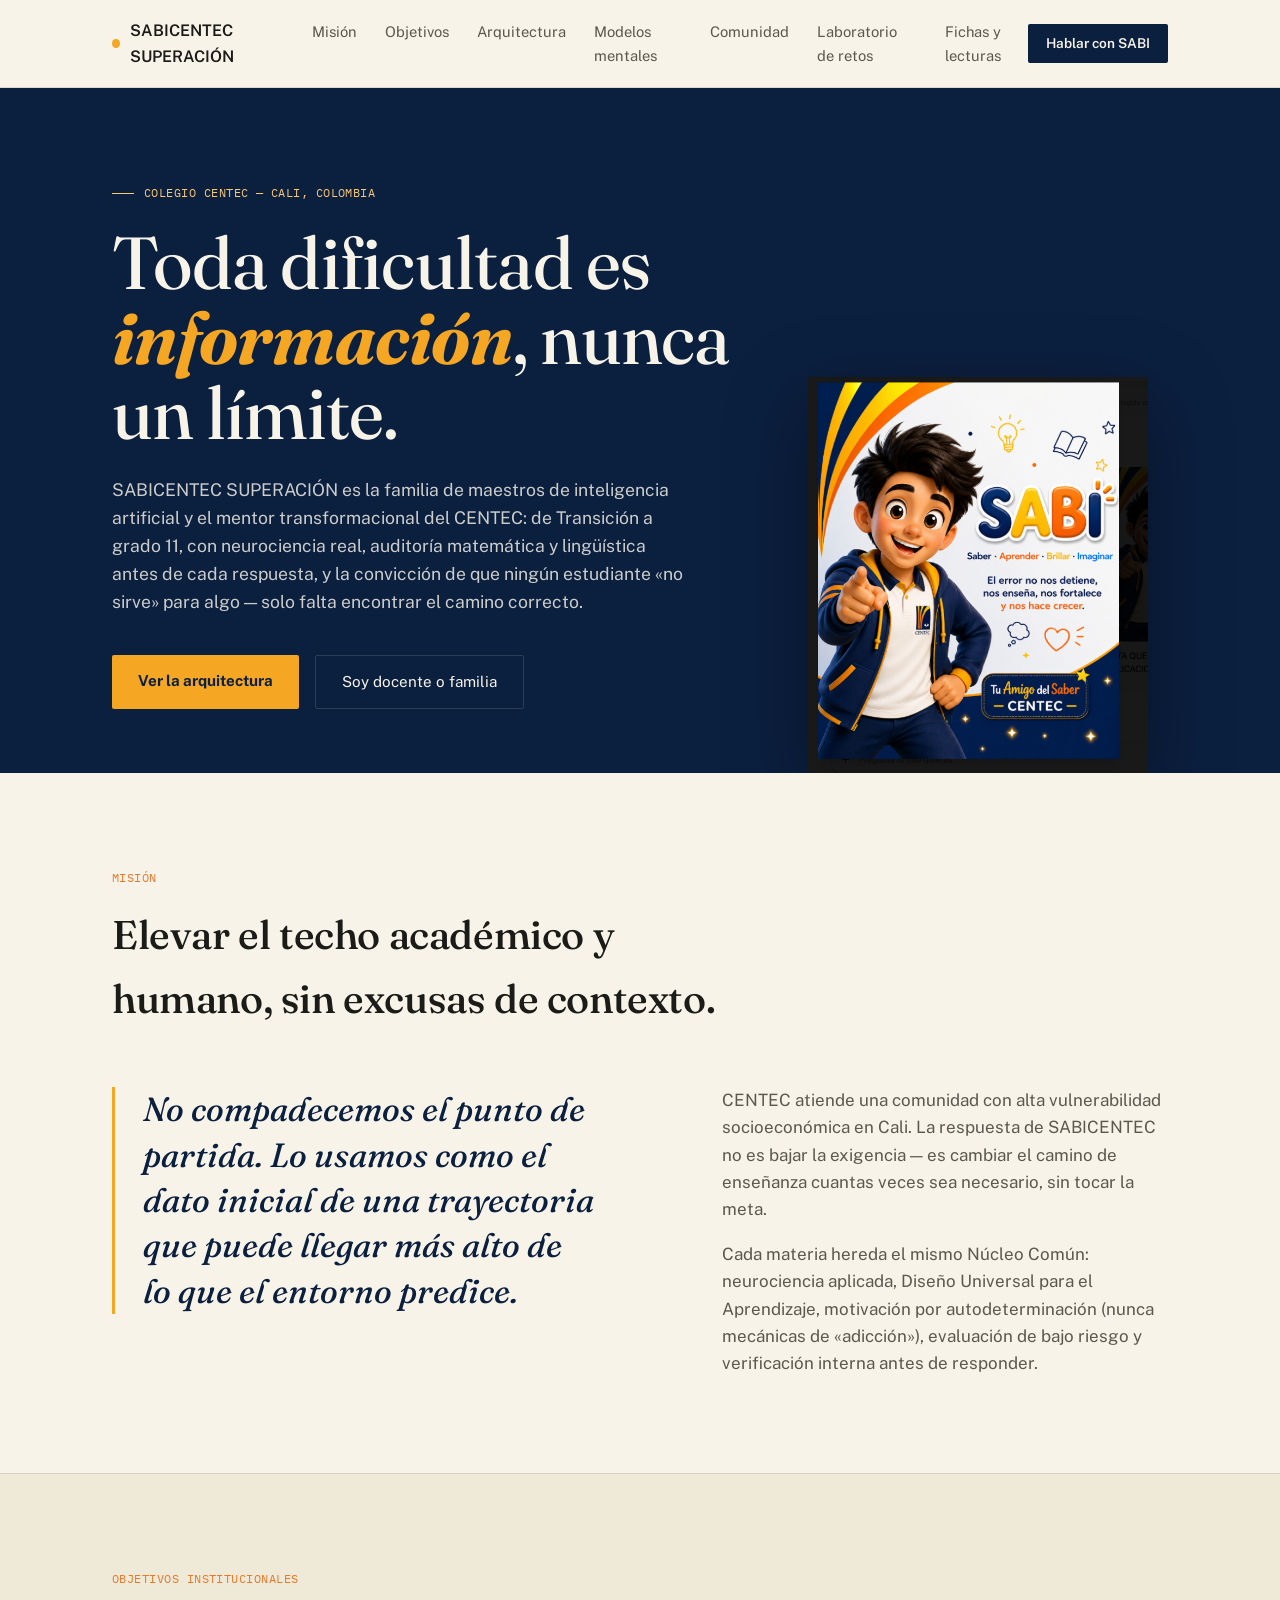
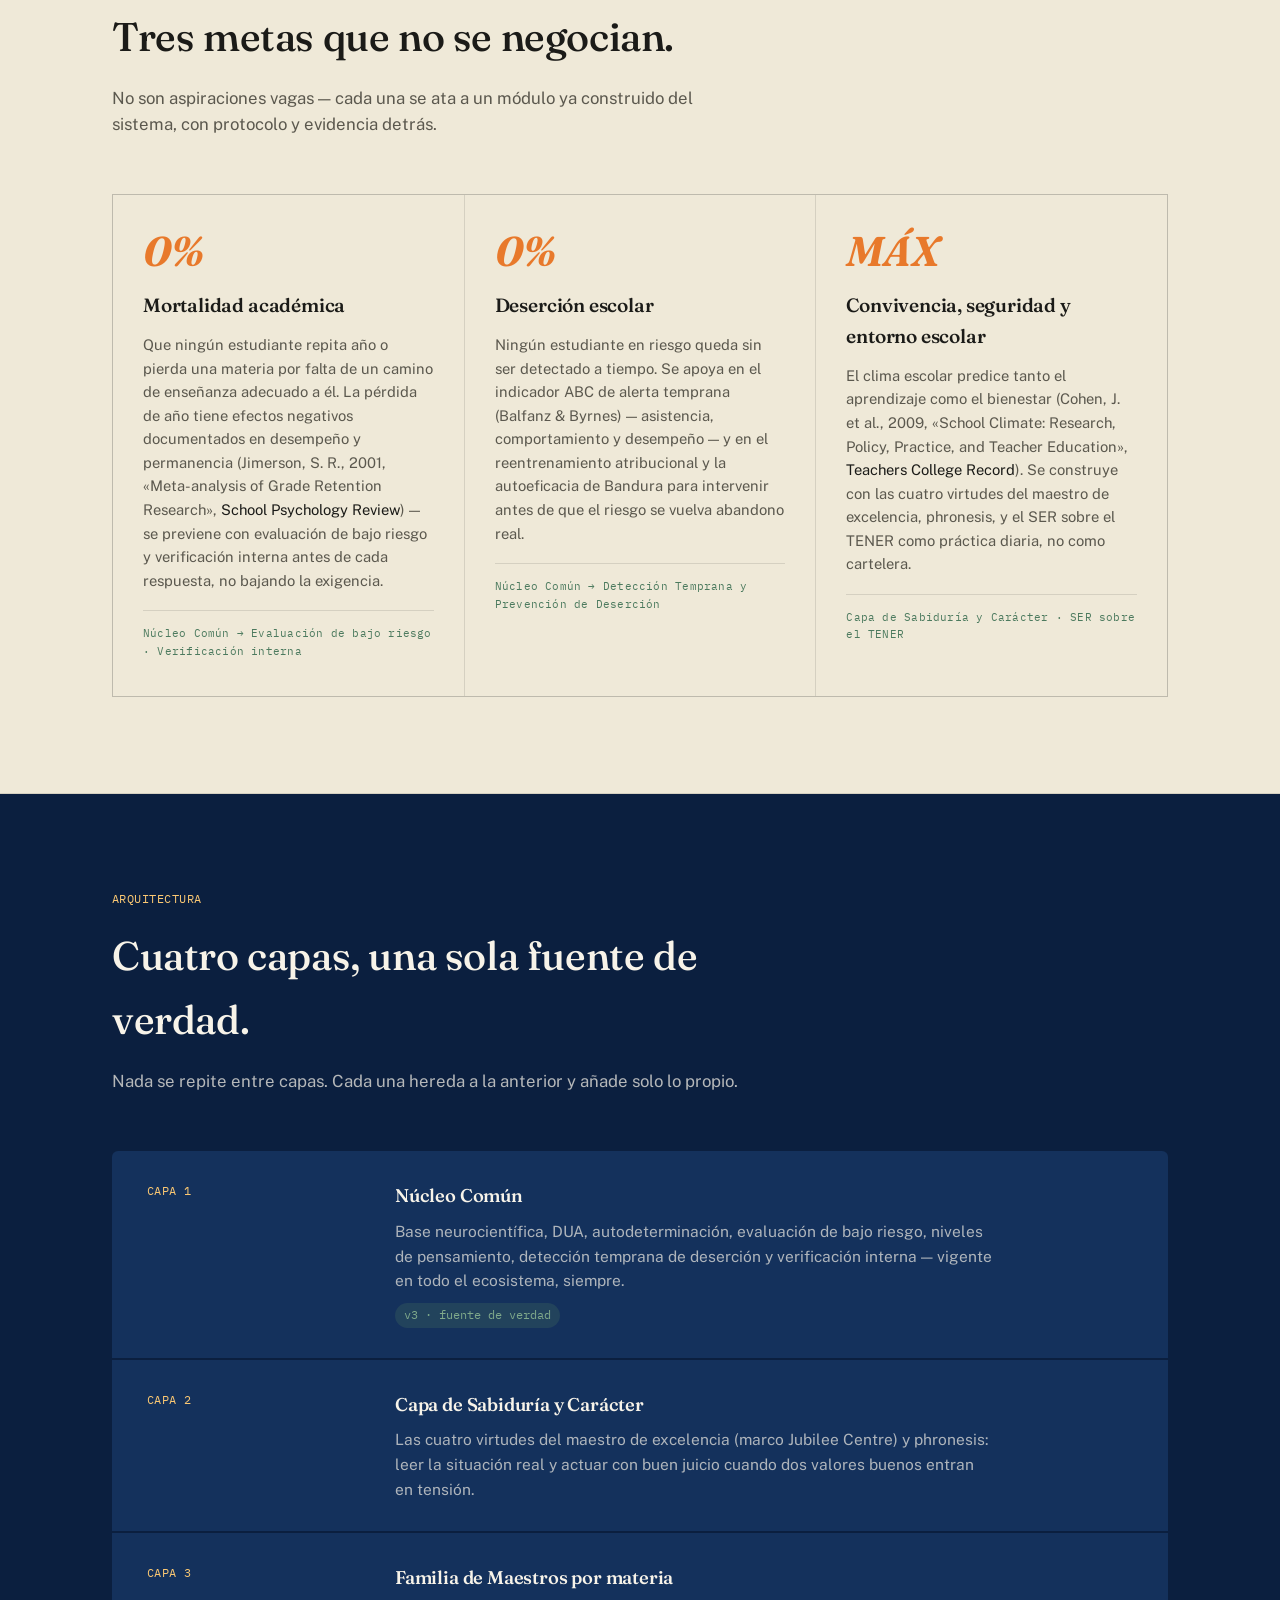
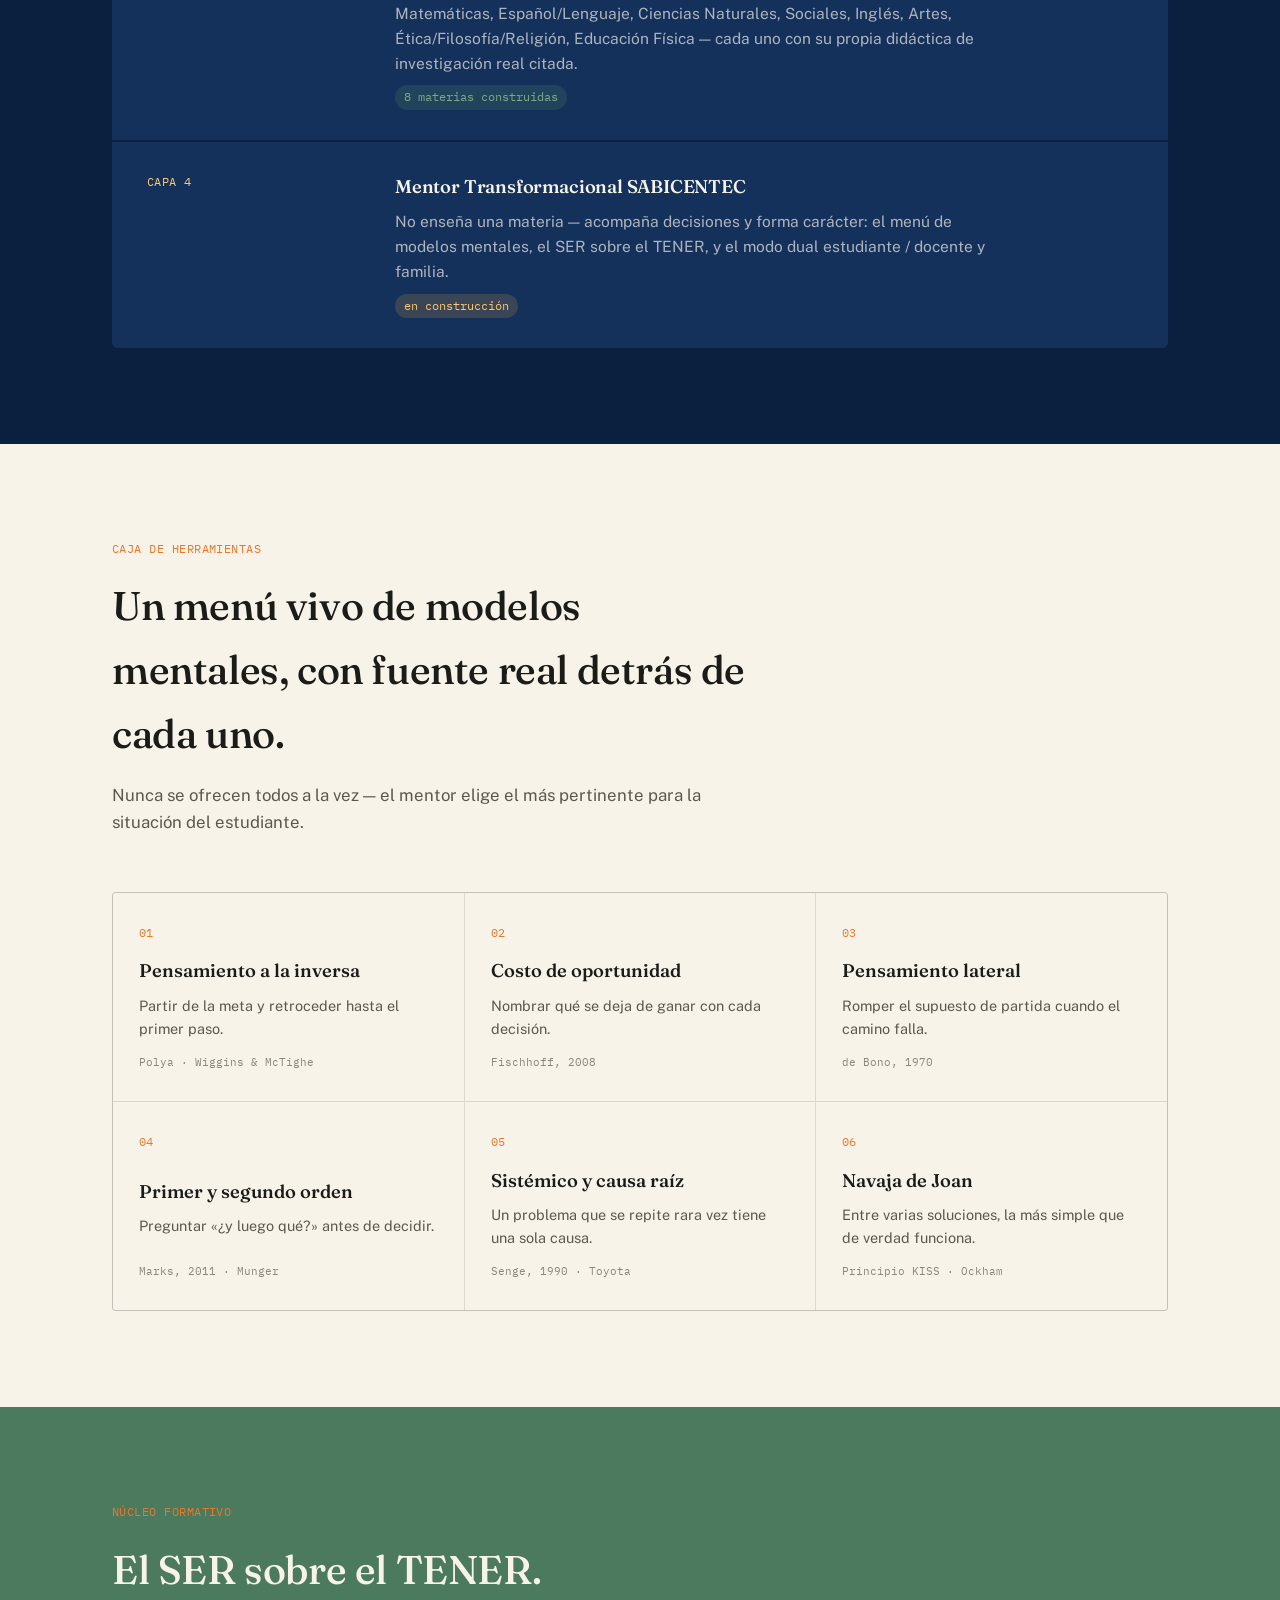
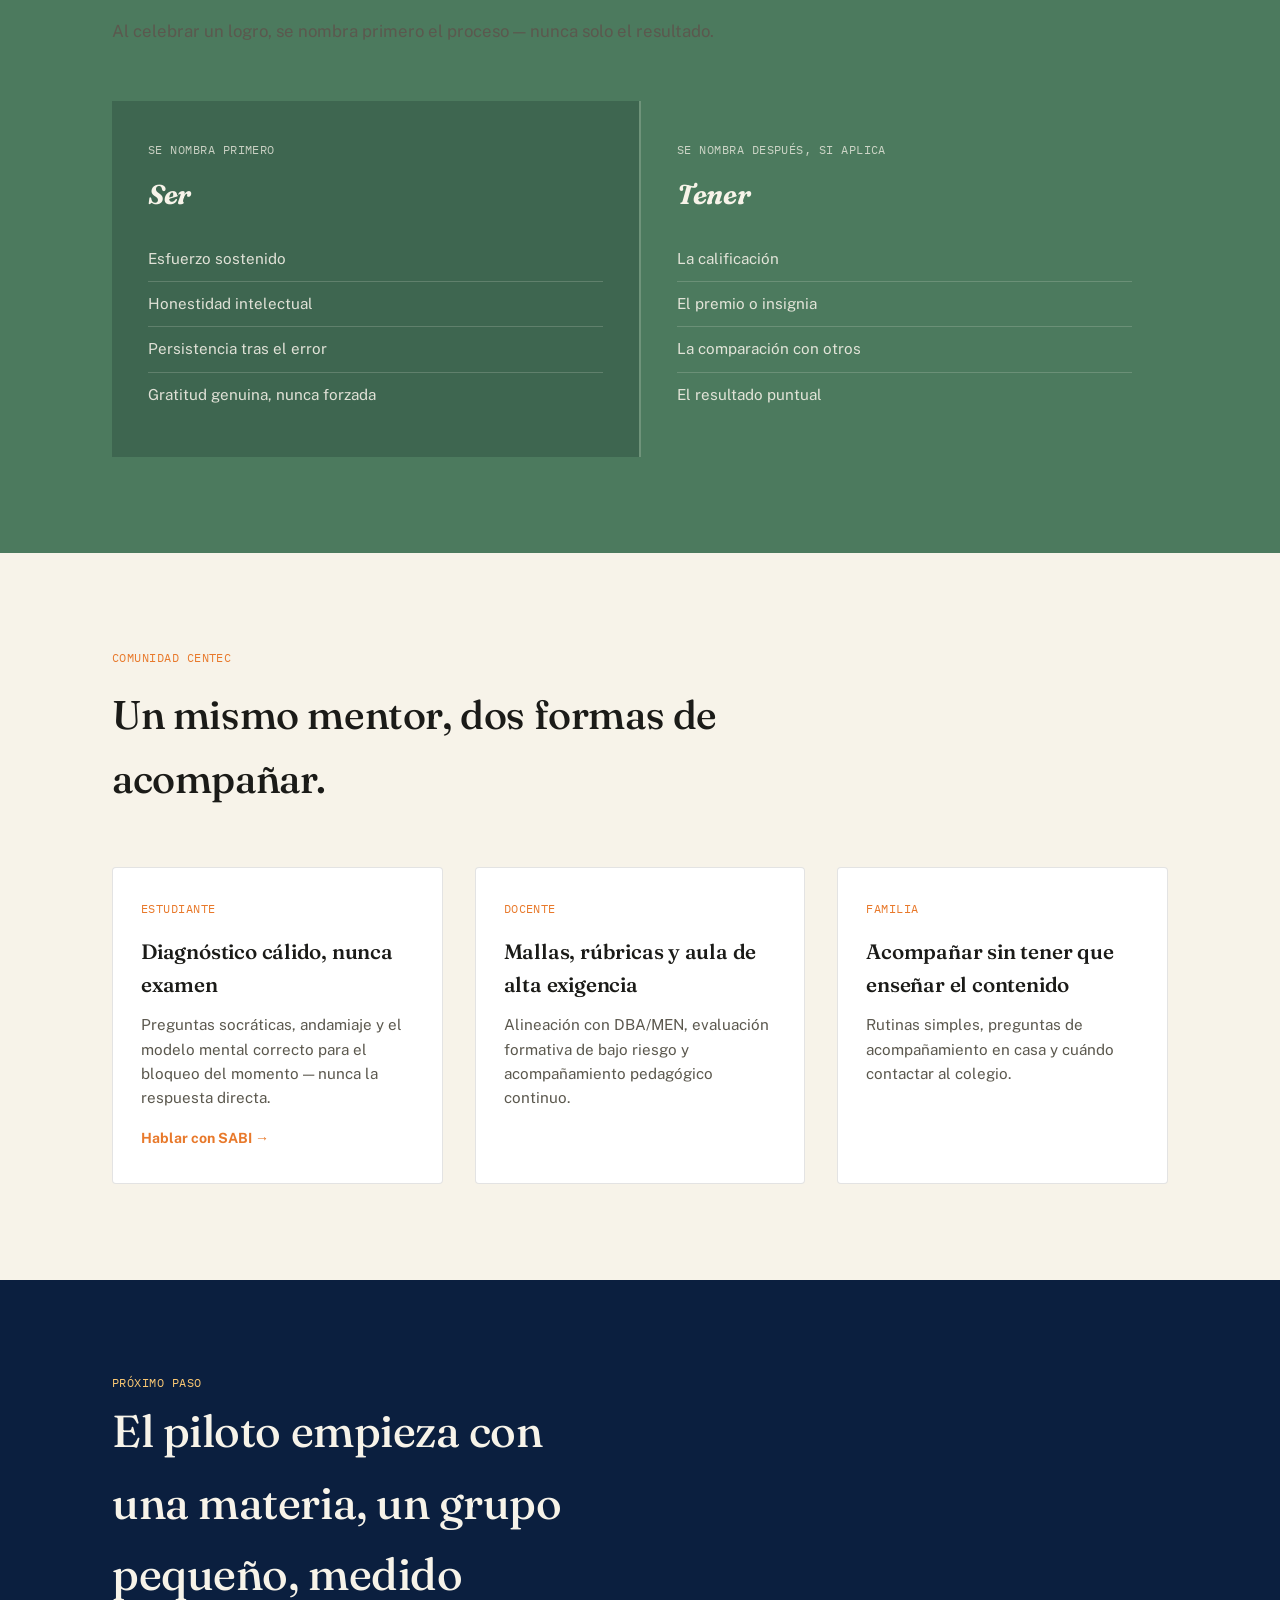
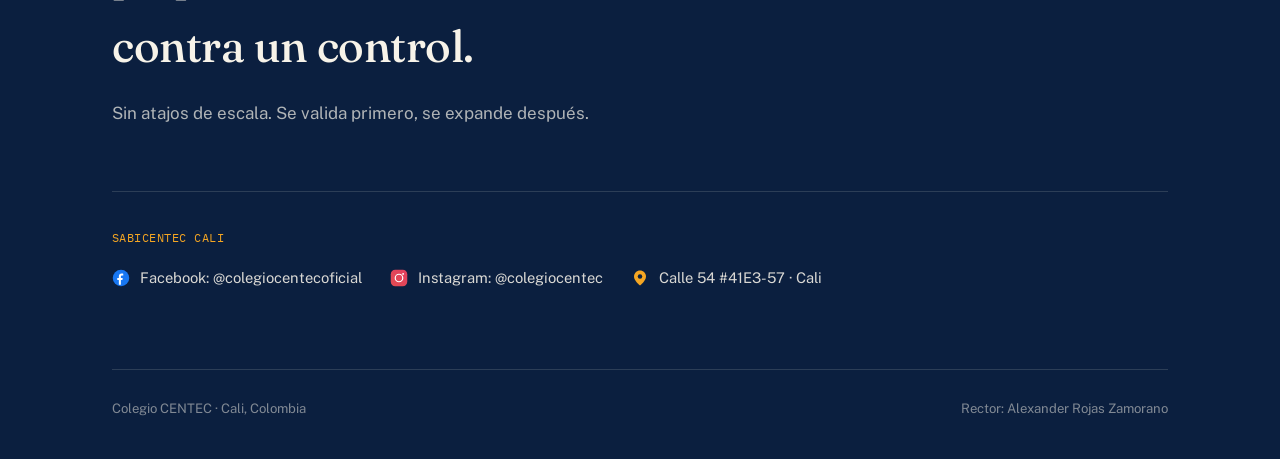
==== commit a6bb4e5f: "Fichas y lecturas: generador de fichas de matemáticas verificado, 36 lecturas en siete pasos y Dot d" ====
--- a/index.html
+++ b/index.html
@@ -275,7 +275,7 @@
       <a href="#modelos">Modelos mentales</a>
       <a href="#comunidad">Comunidad</a>
       <a href="recursos.html">Laboratorio de retos</a>
-      <a href="taller.html">Taller de Aprendizaje</a>
+      <a href="fichas.html">Fichas y lecturas</a>
     </nav>
     <a class="nav-cta" href="tutor.html">Hablar con SABI</a>
   </div>
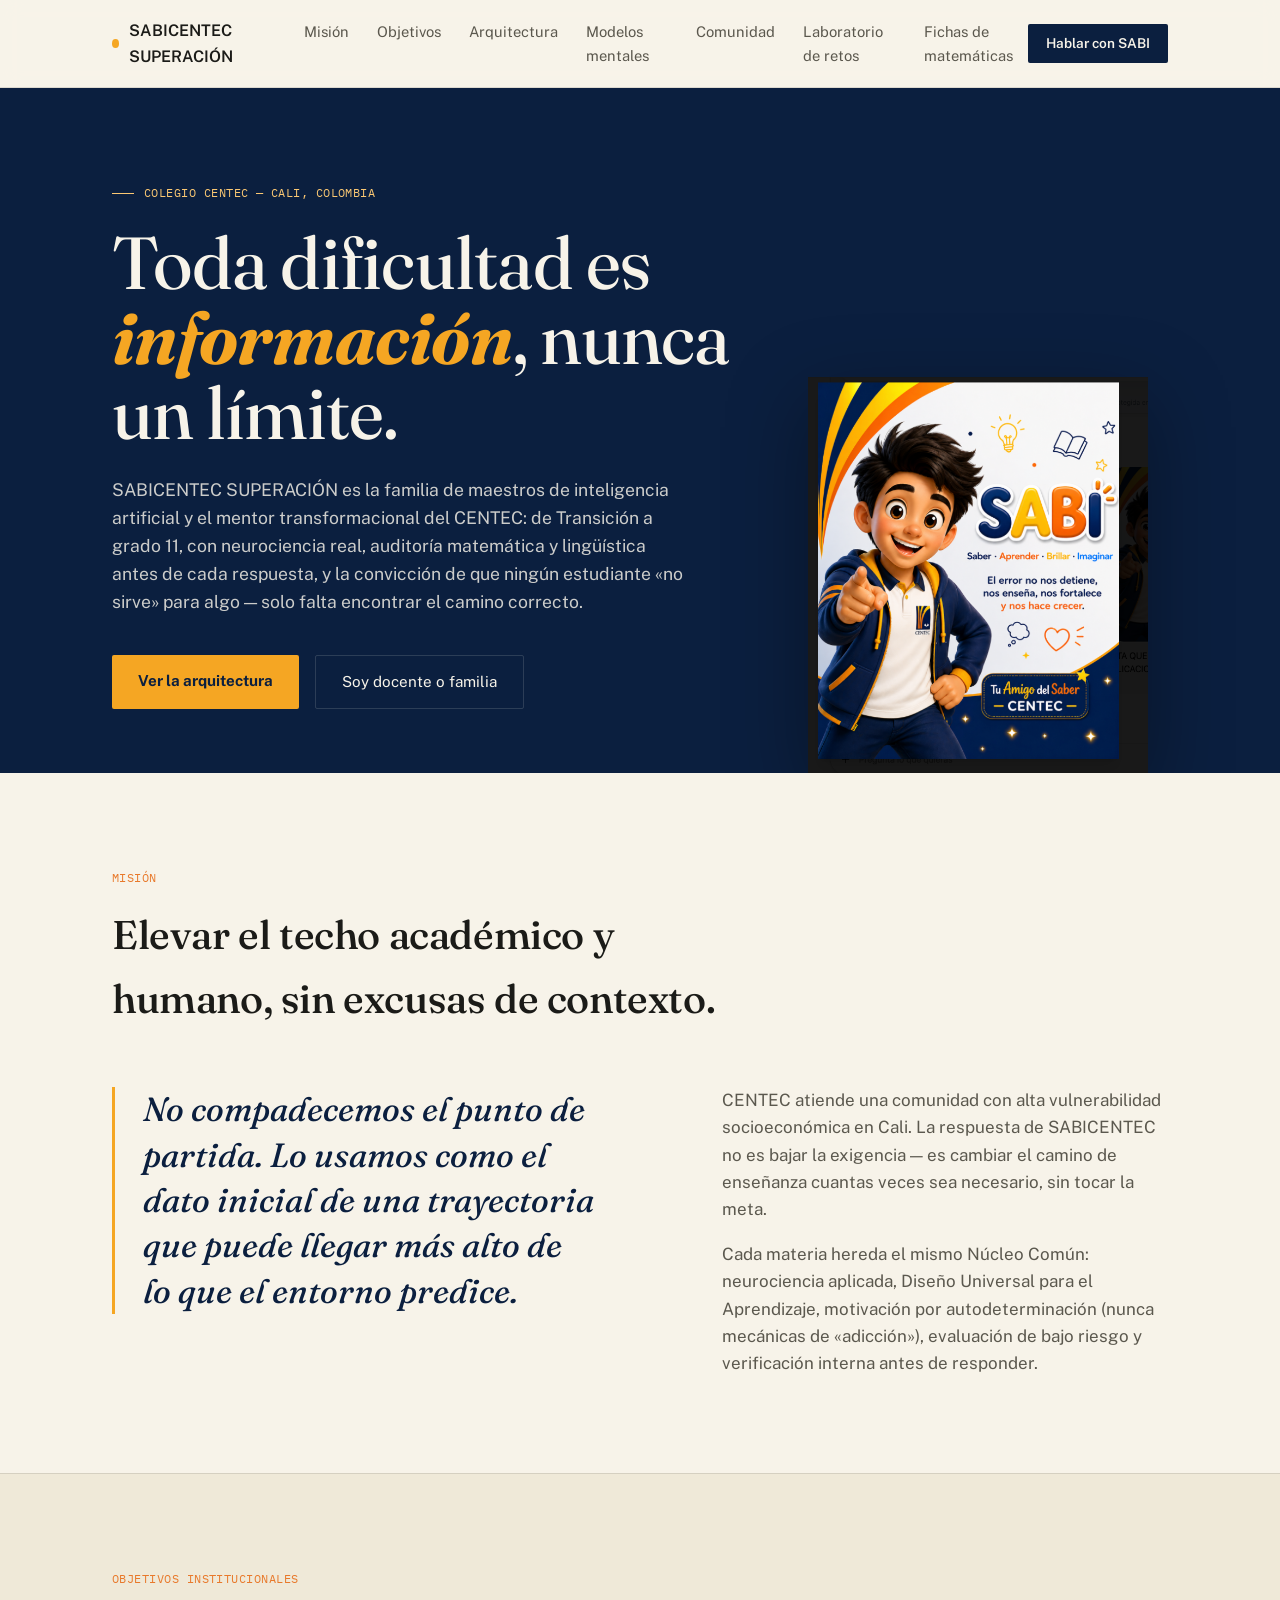
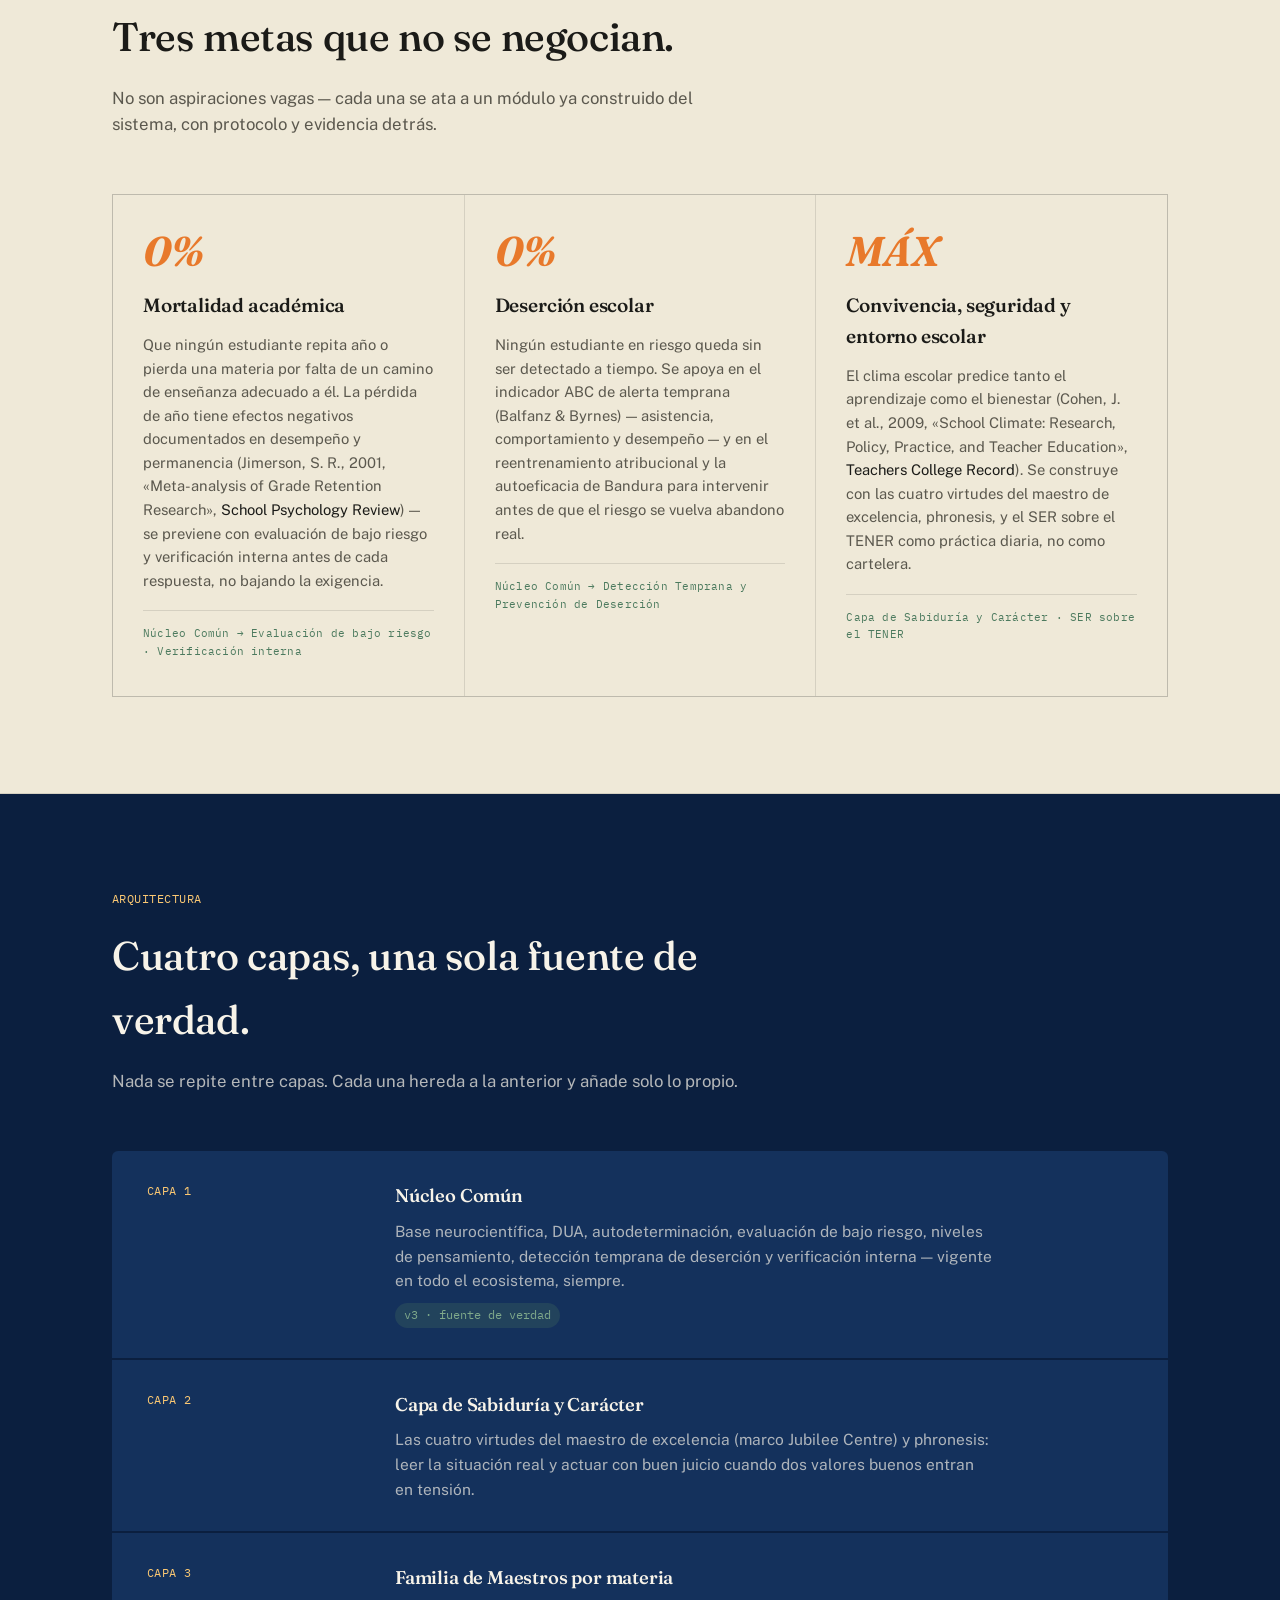
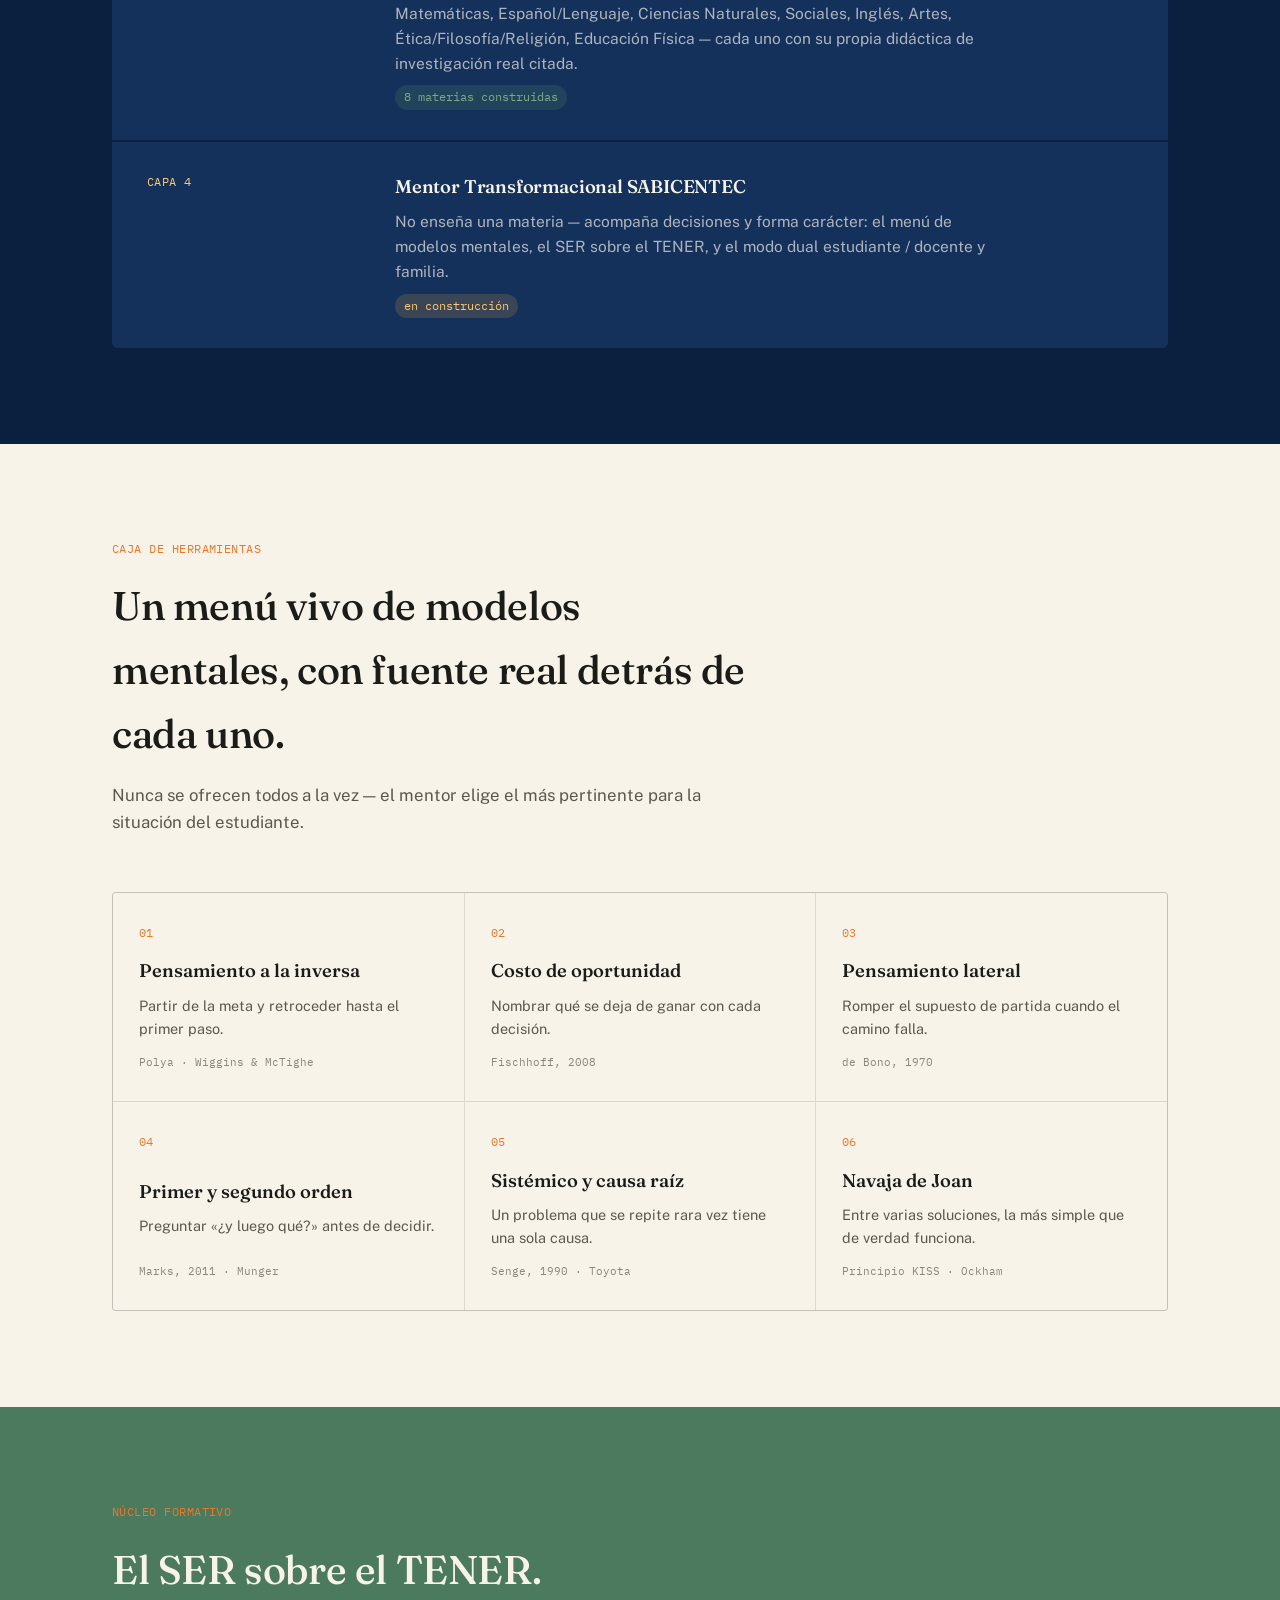
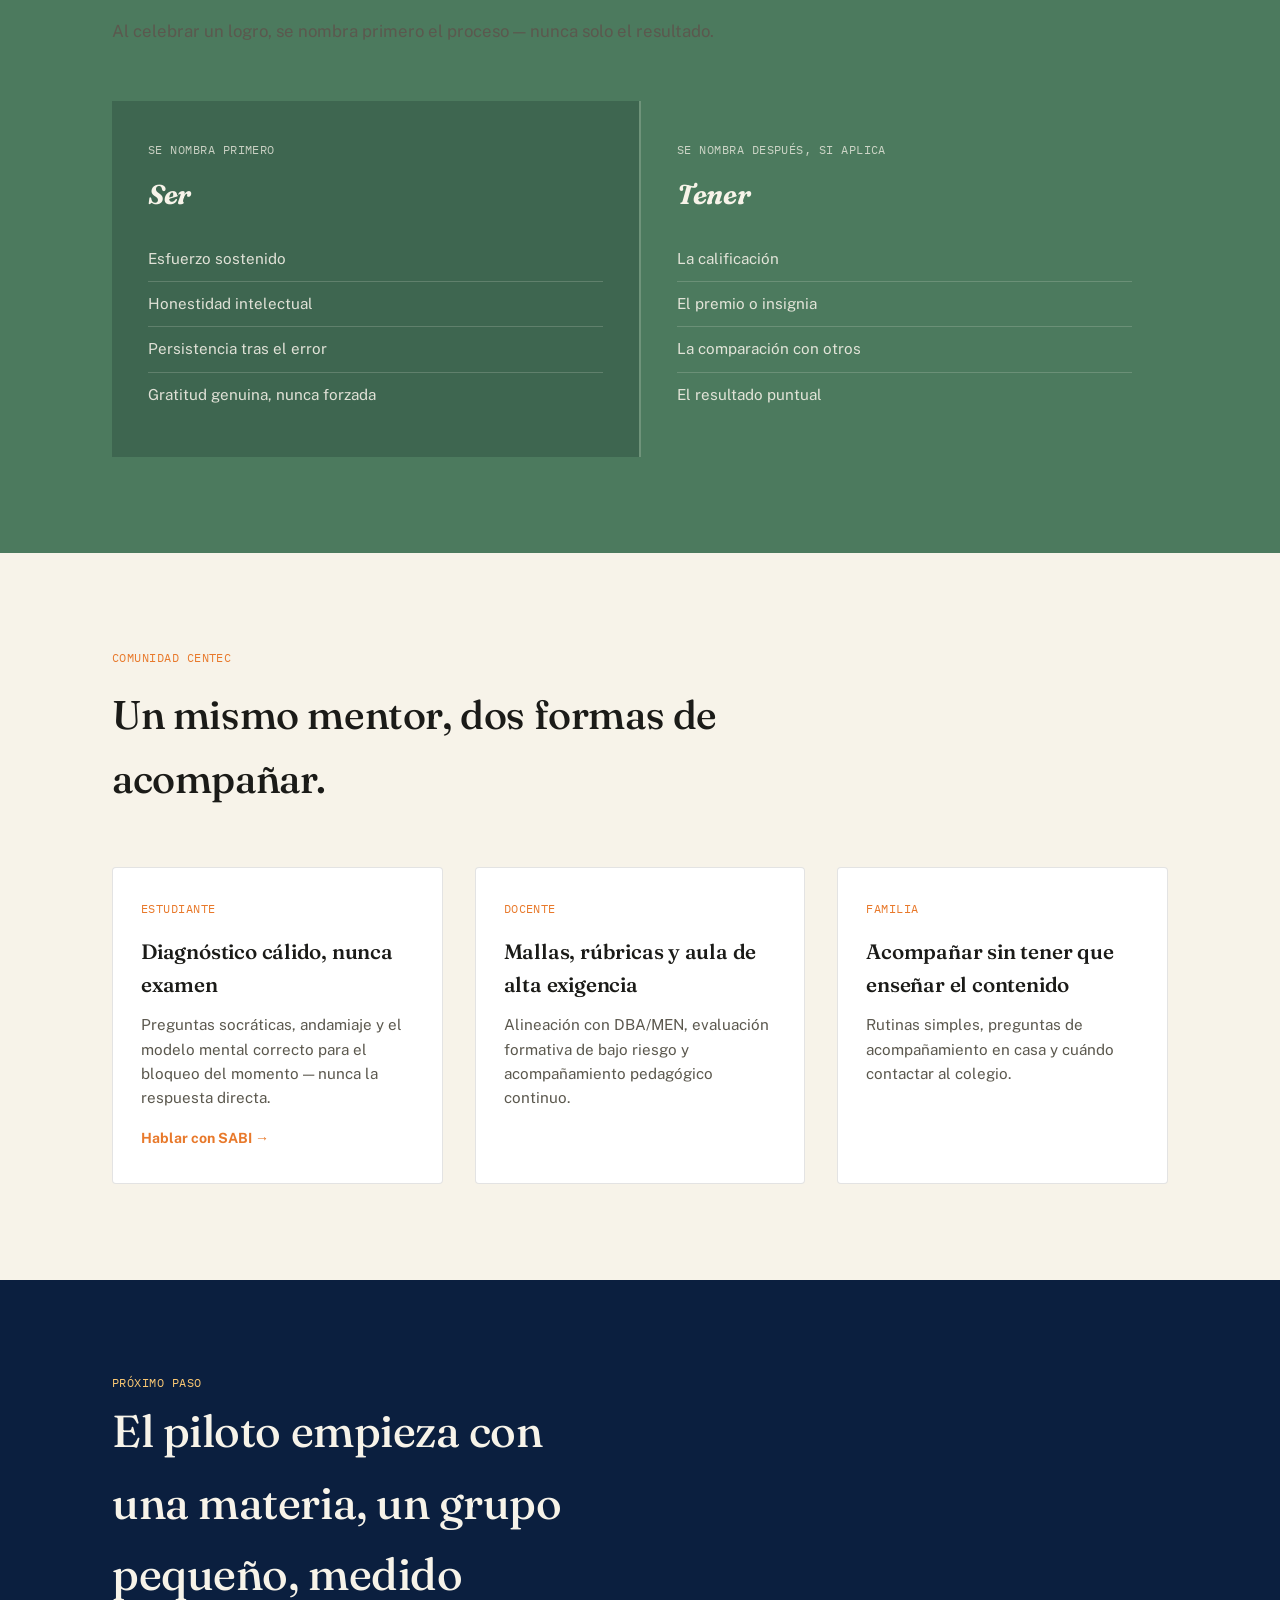
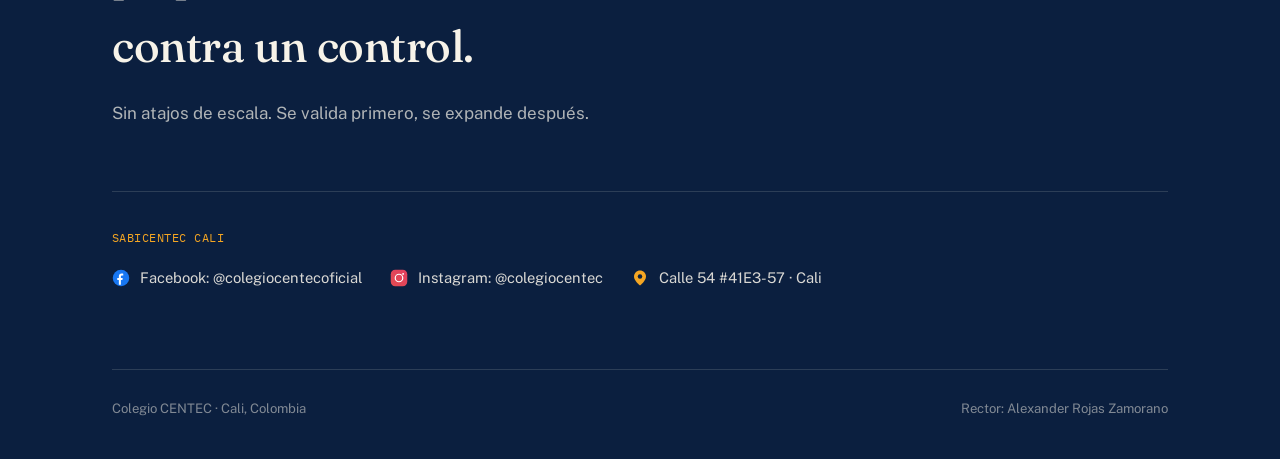
==== commit c48556c4: "Fichas infinitas verificadas por código y lectura literal verificada en el servidor - fichas.html: g" ====
--- a/index.html
+++ b/index.html
@@ -275,7 +275,7 @@
       <a href="#modelos">Modelos mentales</a>
       <a href="#comunidad">Comunidad</a>
       <a href="recursos.html">Laboratorio de retos</a>
-      <a href="fichas.html">Fichas y lecturas</a>
+      <a href="fichas.html">Fichas de matemáticas</a>
     </nav>
     <a class="nav-cta" href="tutor.html">Hablar con SABI</a>
   </div>
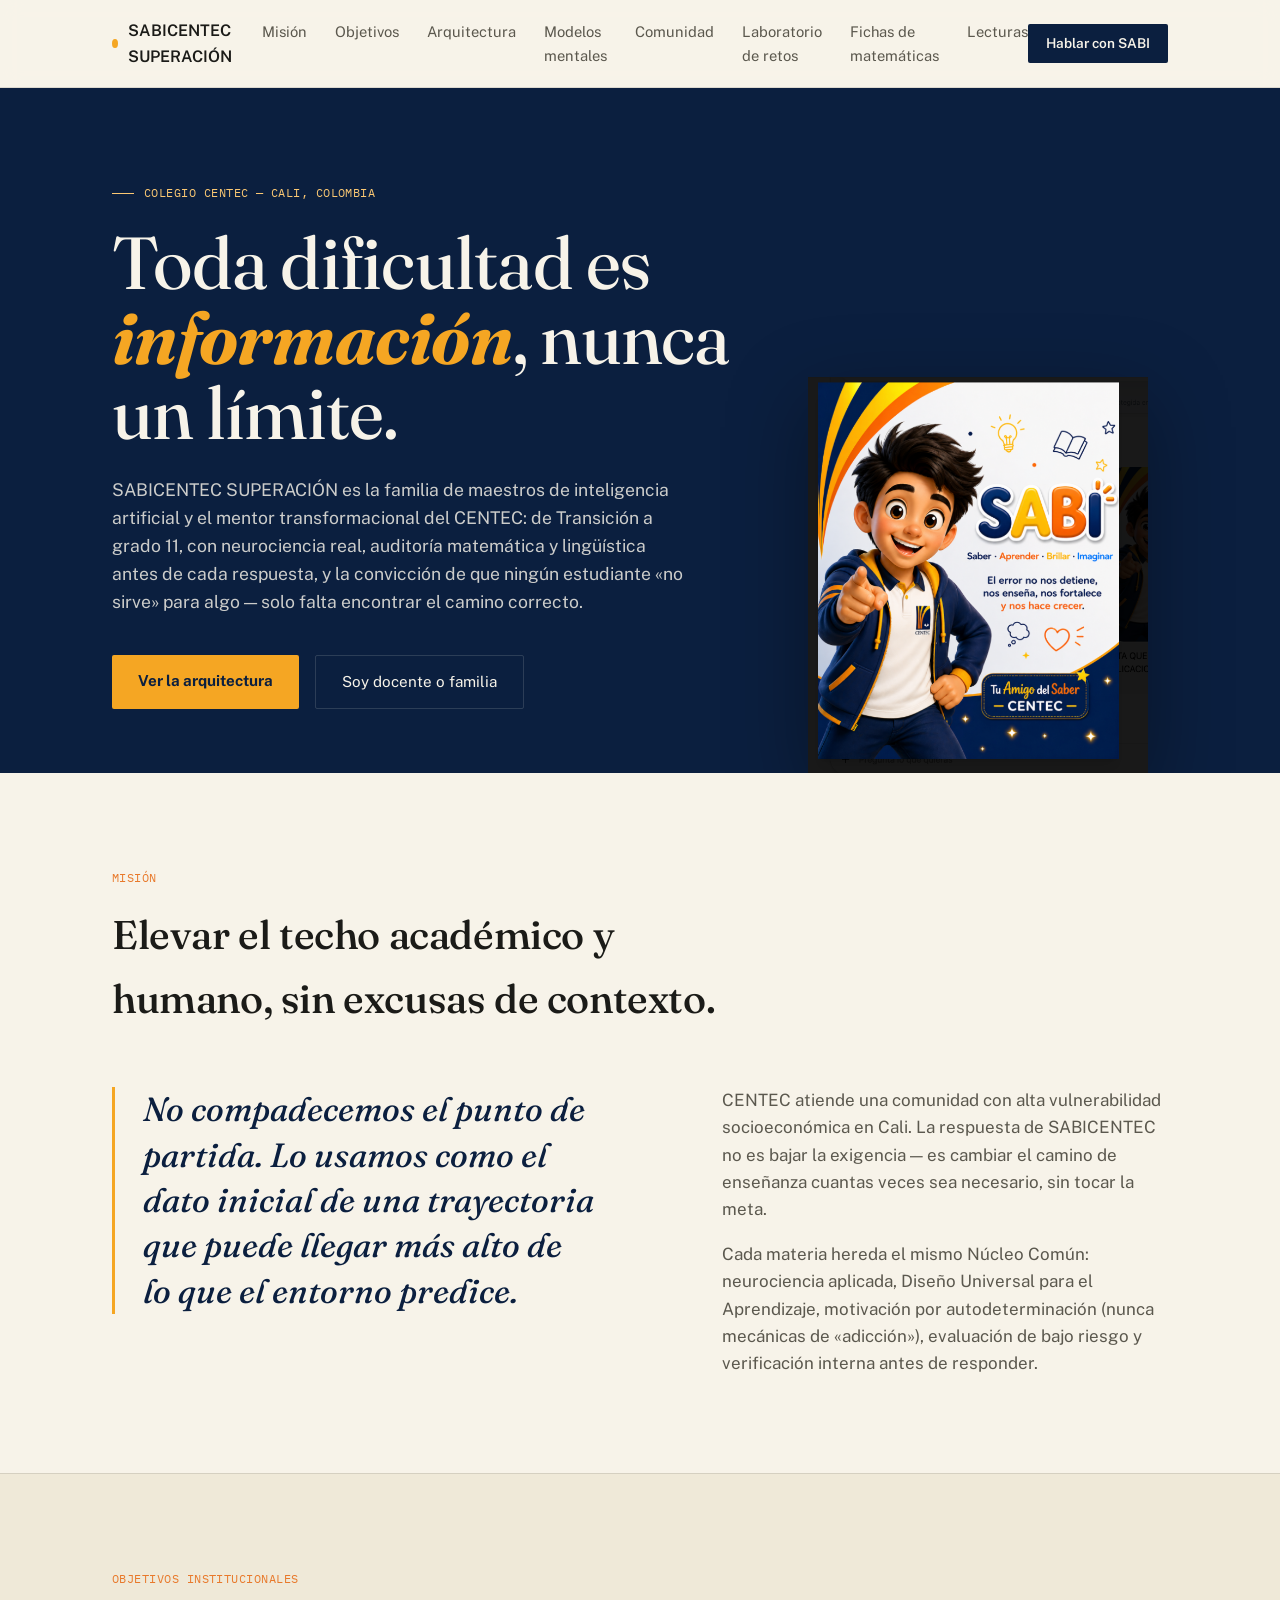
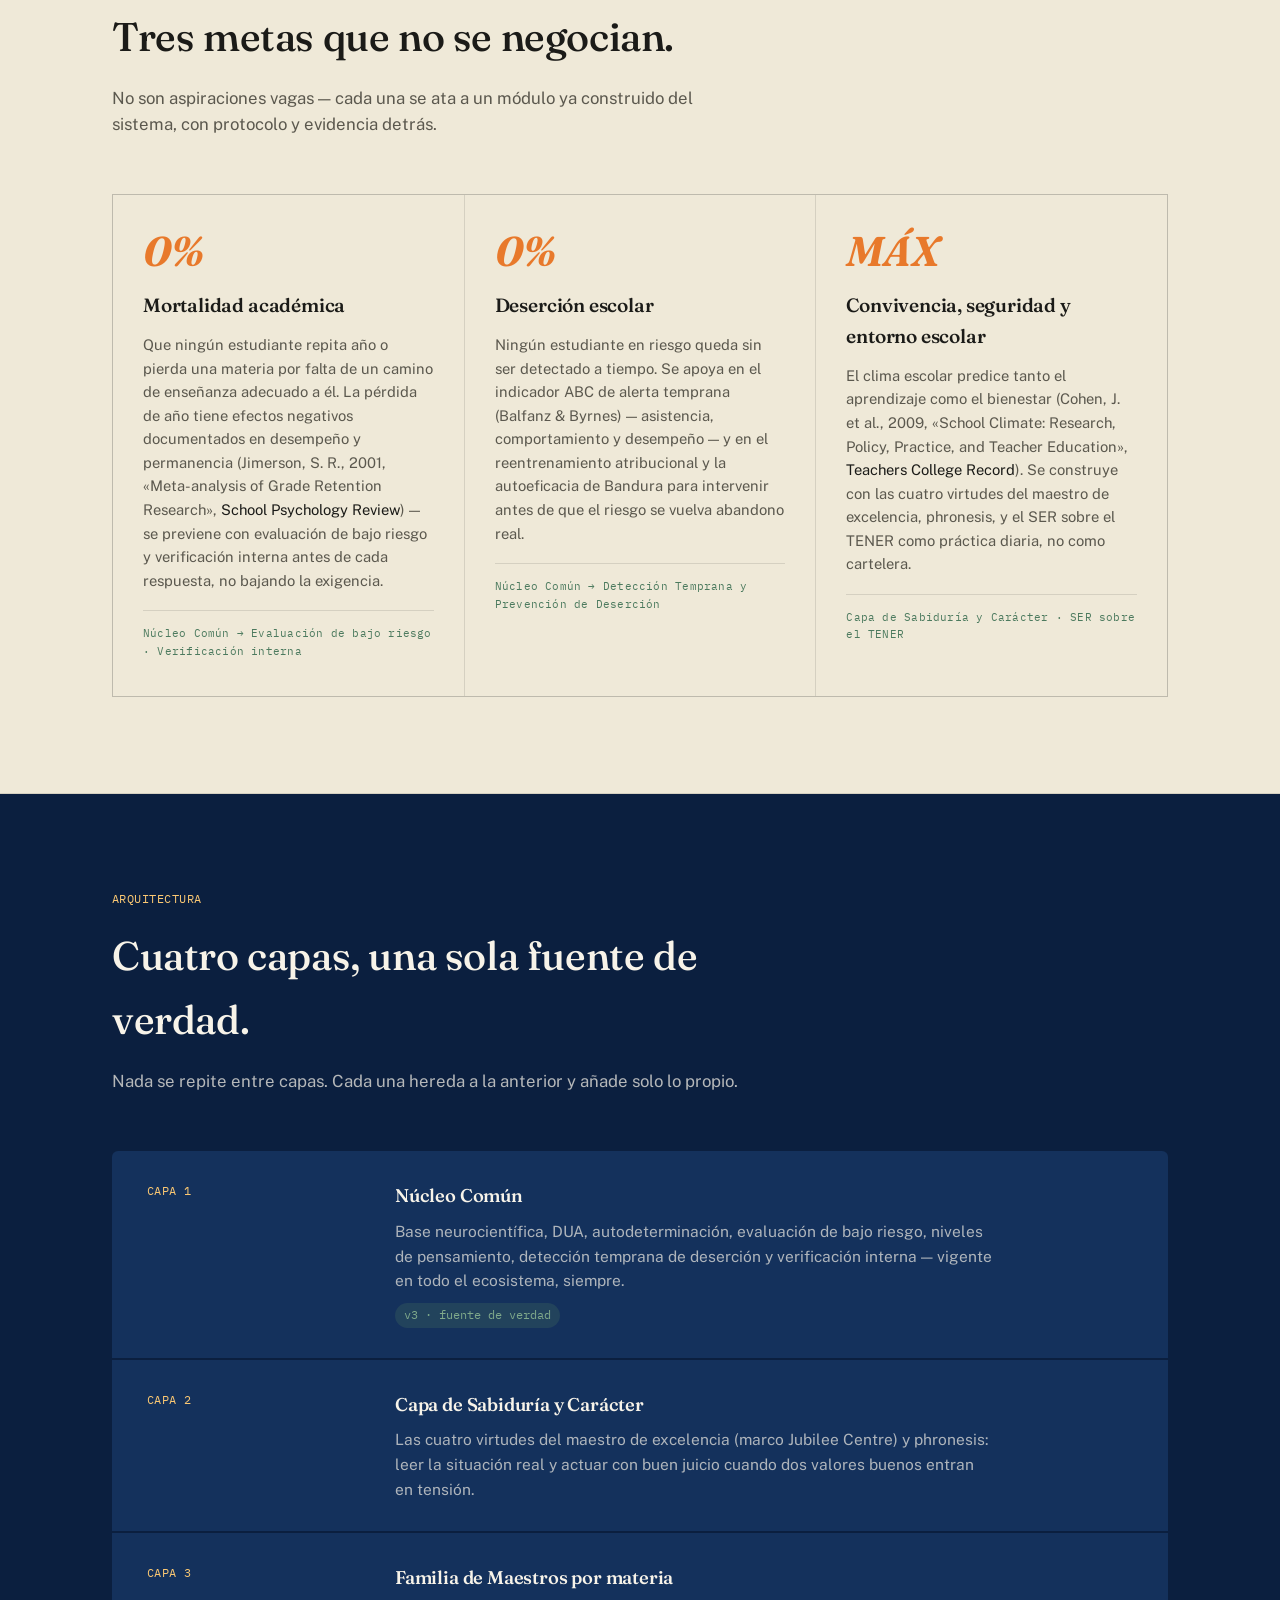
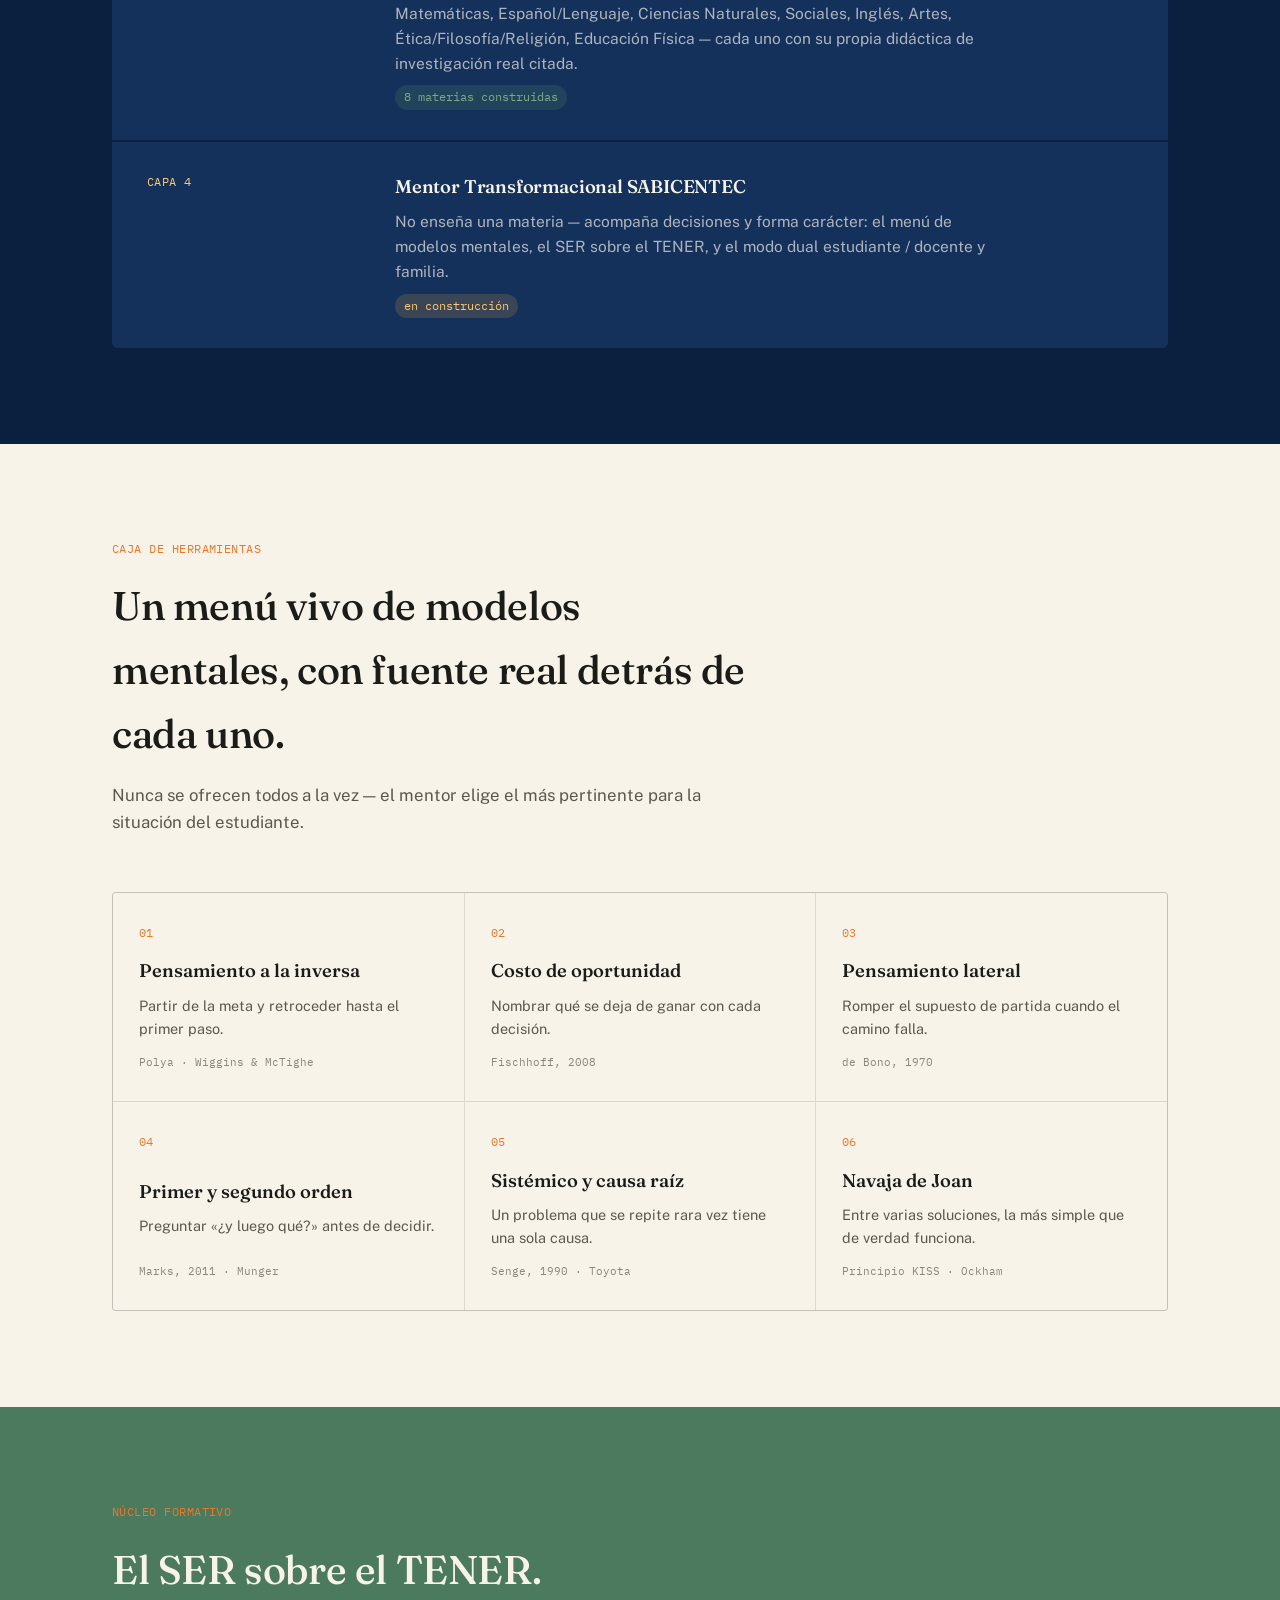
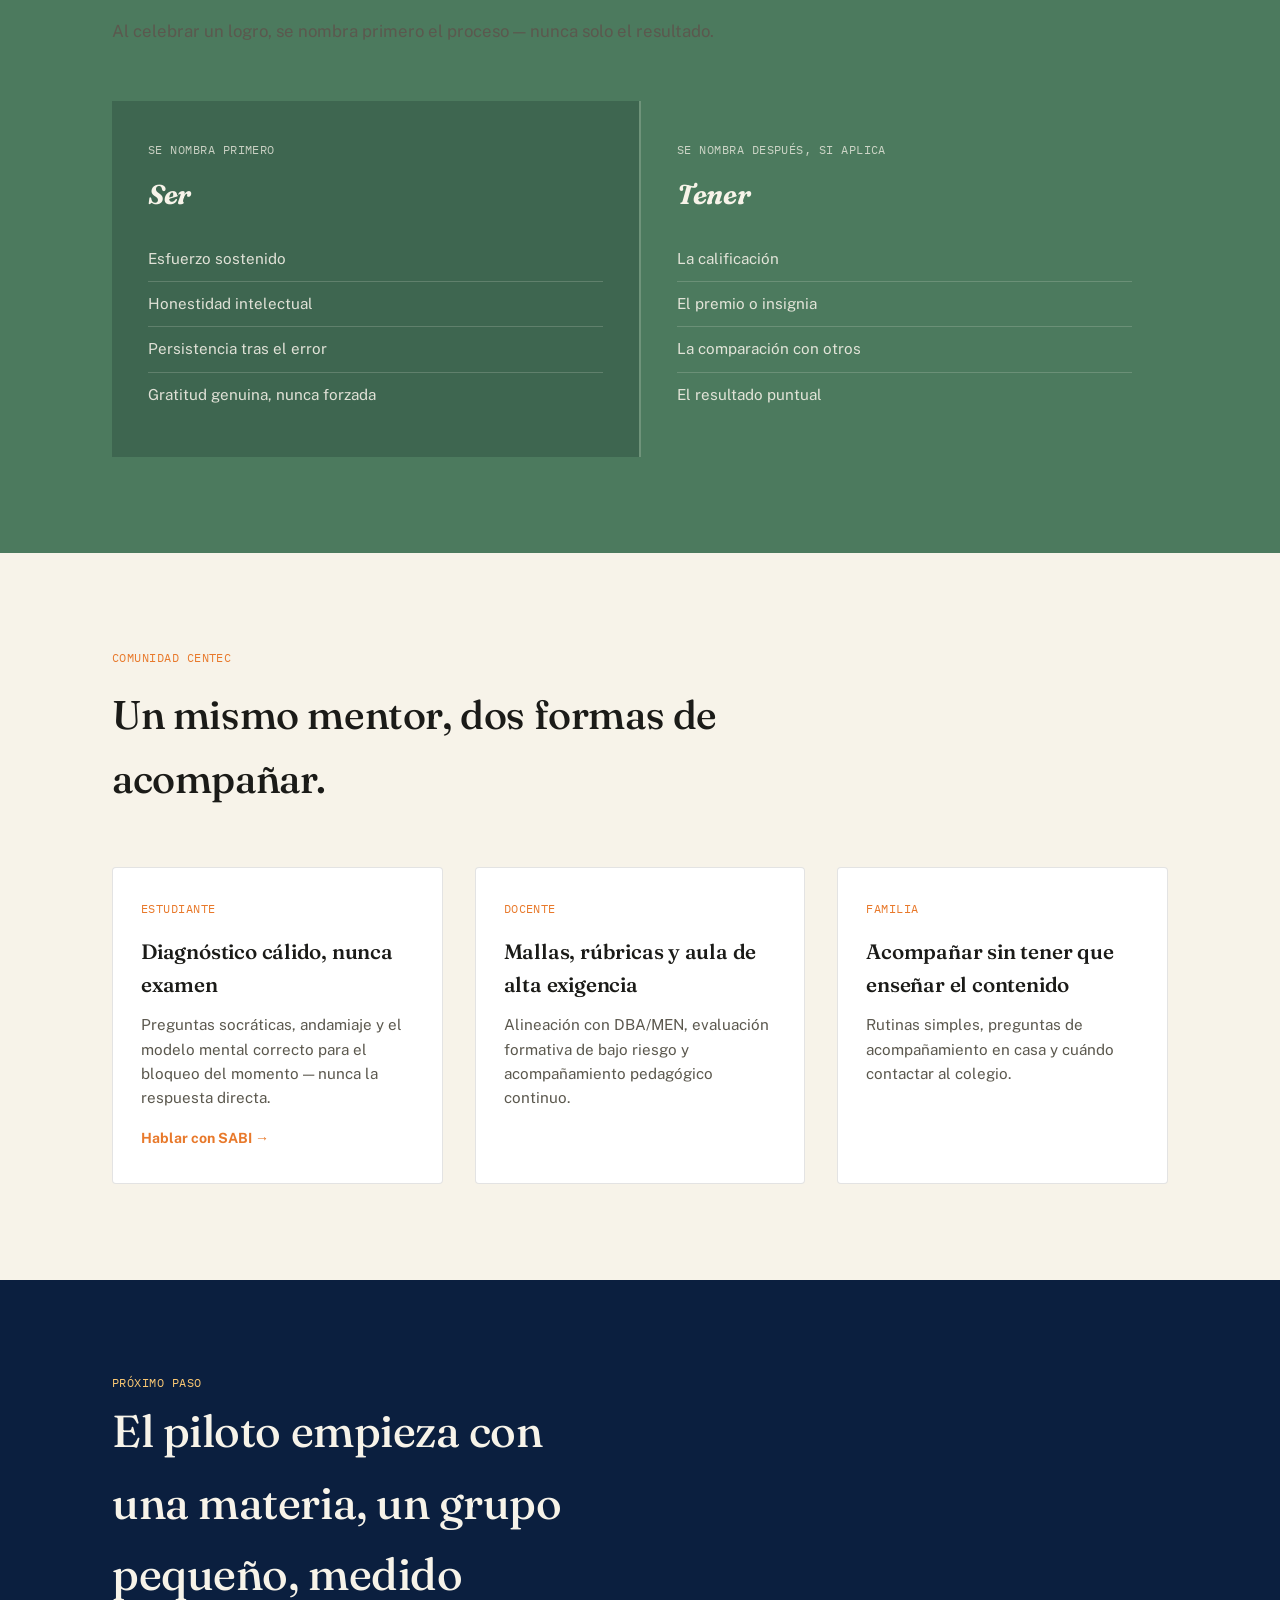
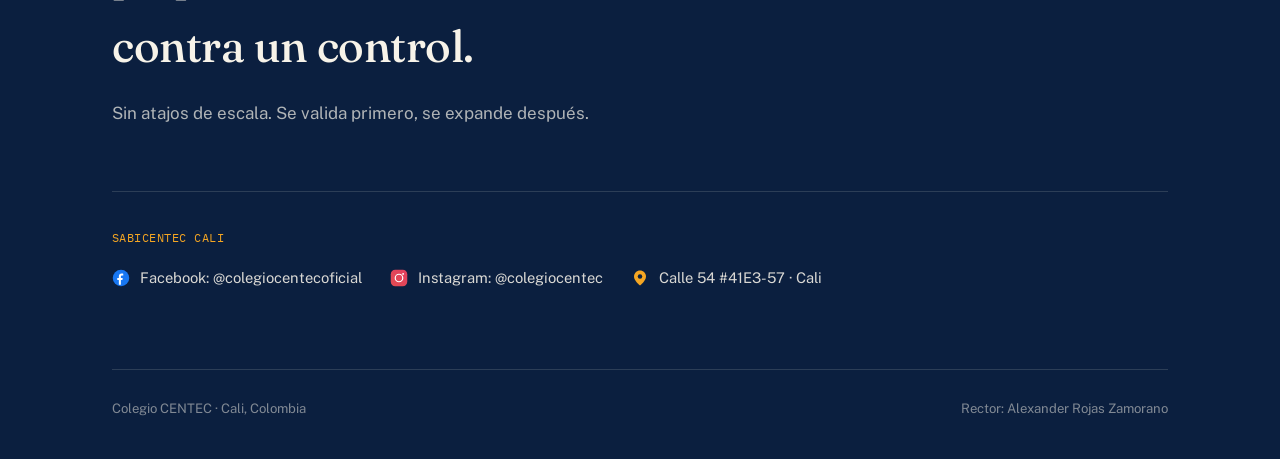
==== commit 5729c048: "Integrar main: fichas.html de main se conserva; este PR queda en lecturas.html y el Dot de lectura m" ====
--- a/index.html
+++ b/index.html
@@ -276,6 +276,7 @@
       <a href="#comunidad">Comunidad</a>
       <a href="recursos.html">Laboratorio de retos</a>
       <a href="fichas.html">Fichas de matemáticas</a>
+      <a href="lecturas.html">Lecturas</a>
     </nav>
     <a class="nav-cta" href="tutor.html">Hablar con SABI</a>
   </div>
@@ -533,5 +534,6 @@
 </script>
 
   <script src="https://ai.sabicentec.com/sabi-vivo.js" defer></script>
+<script src="https://superacion.sabicentec.com/sabi-puerta.js" data-rol="estudiante" data-texto="Aprender con SABI" defer></script>
 </body>
 </html>
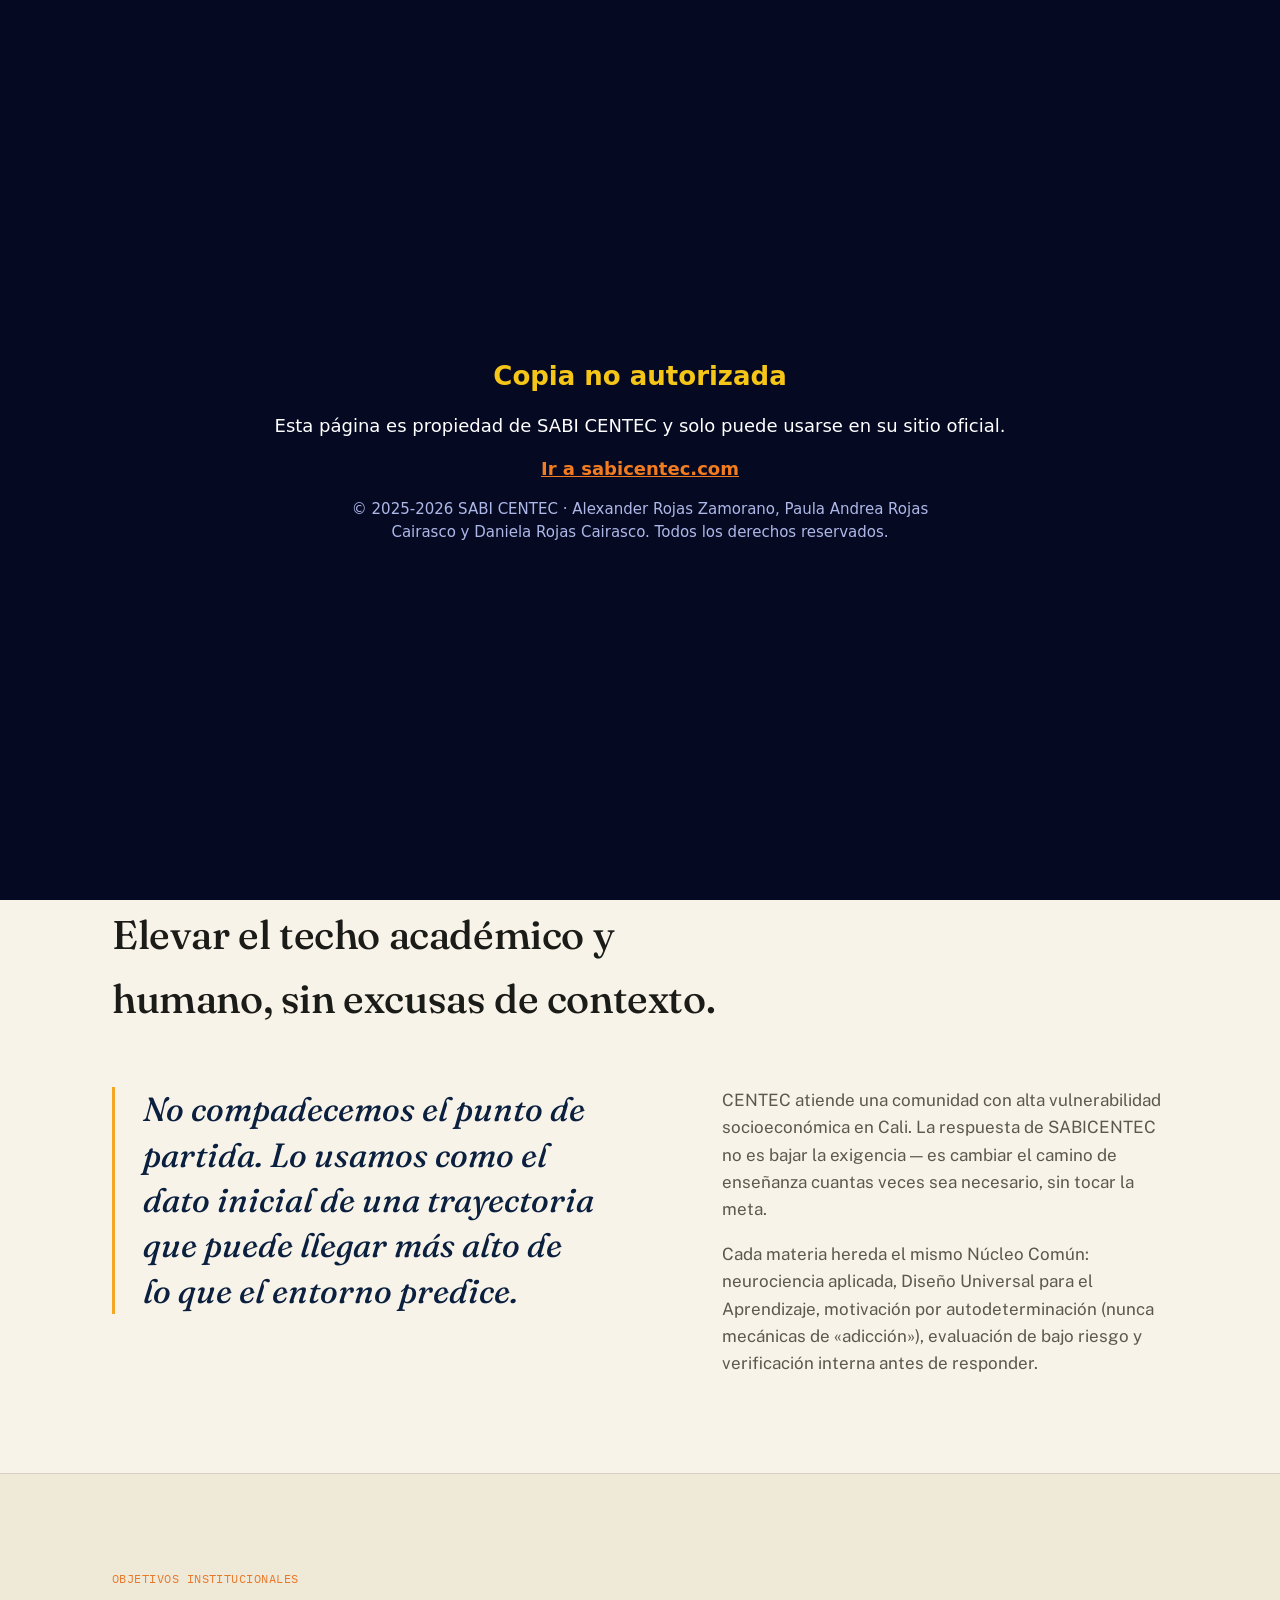
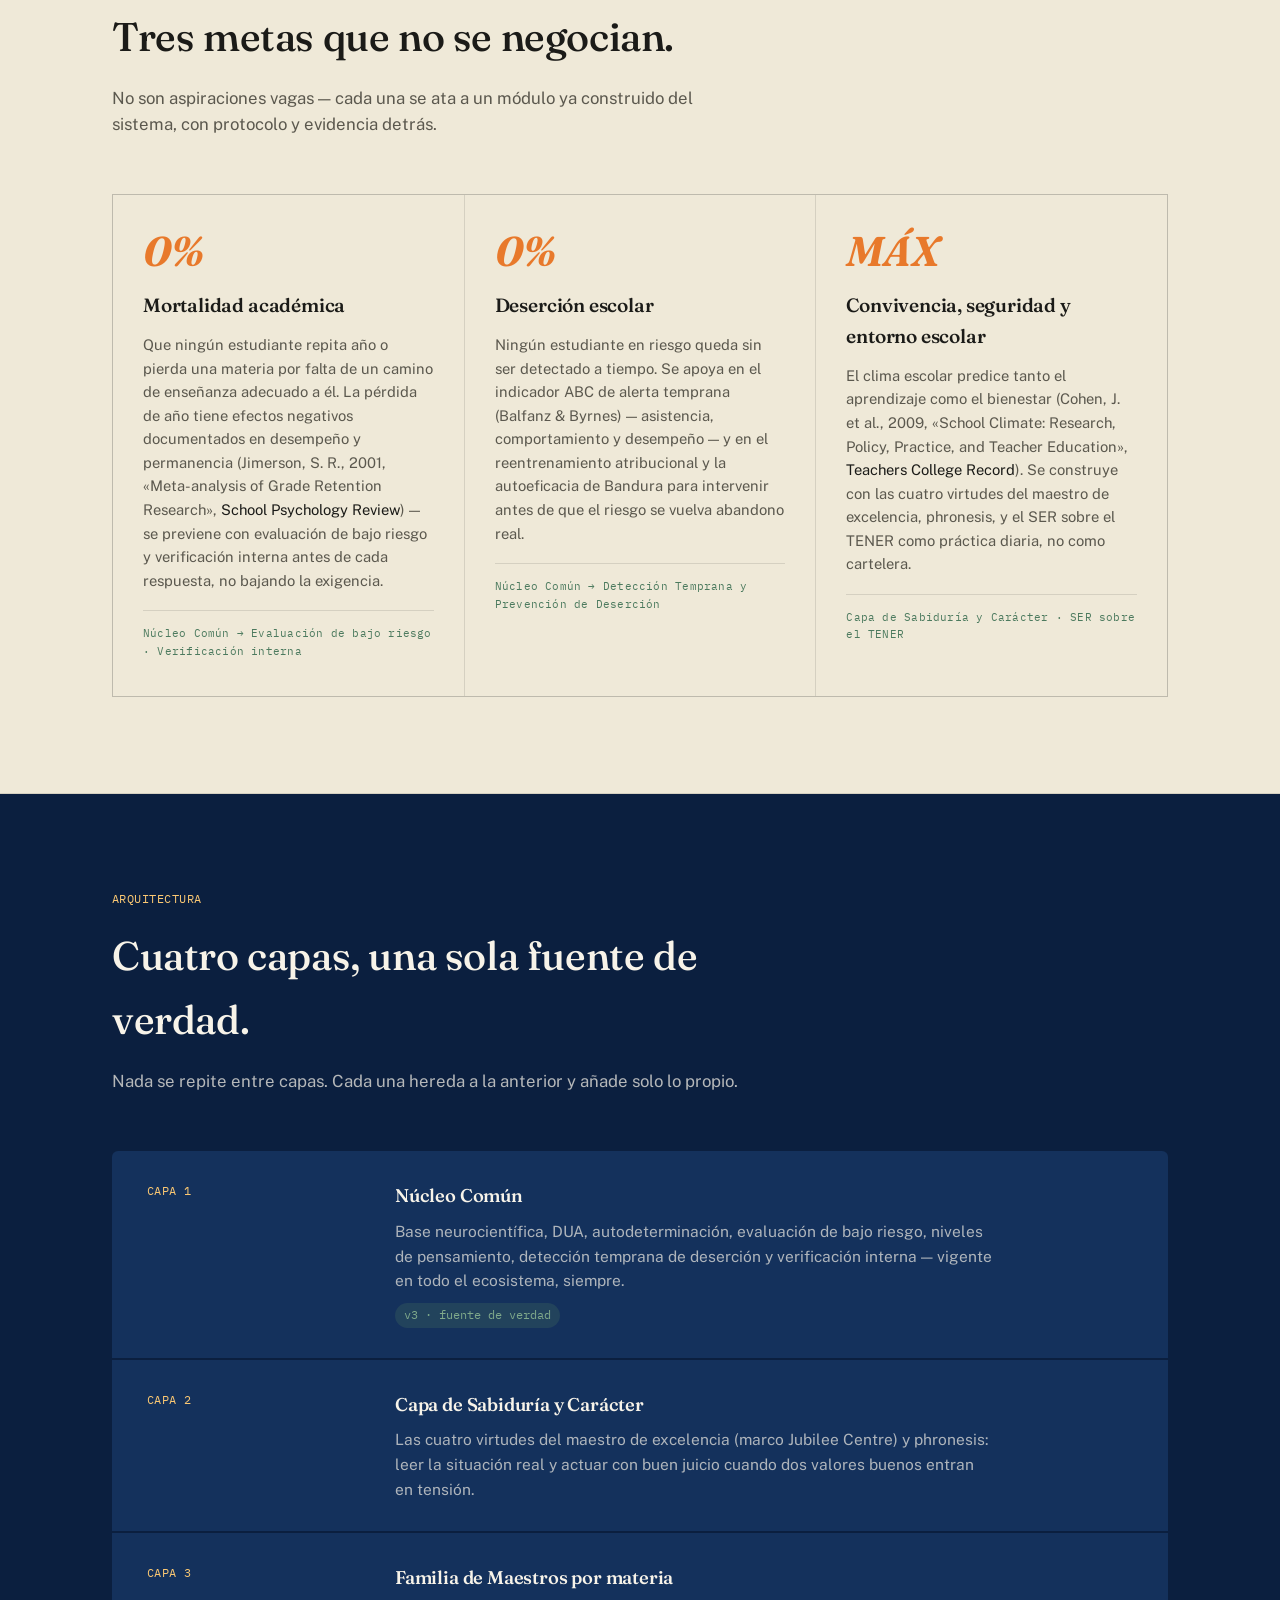
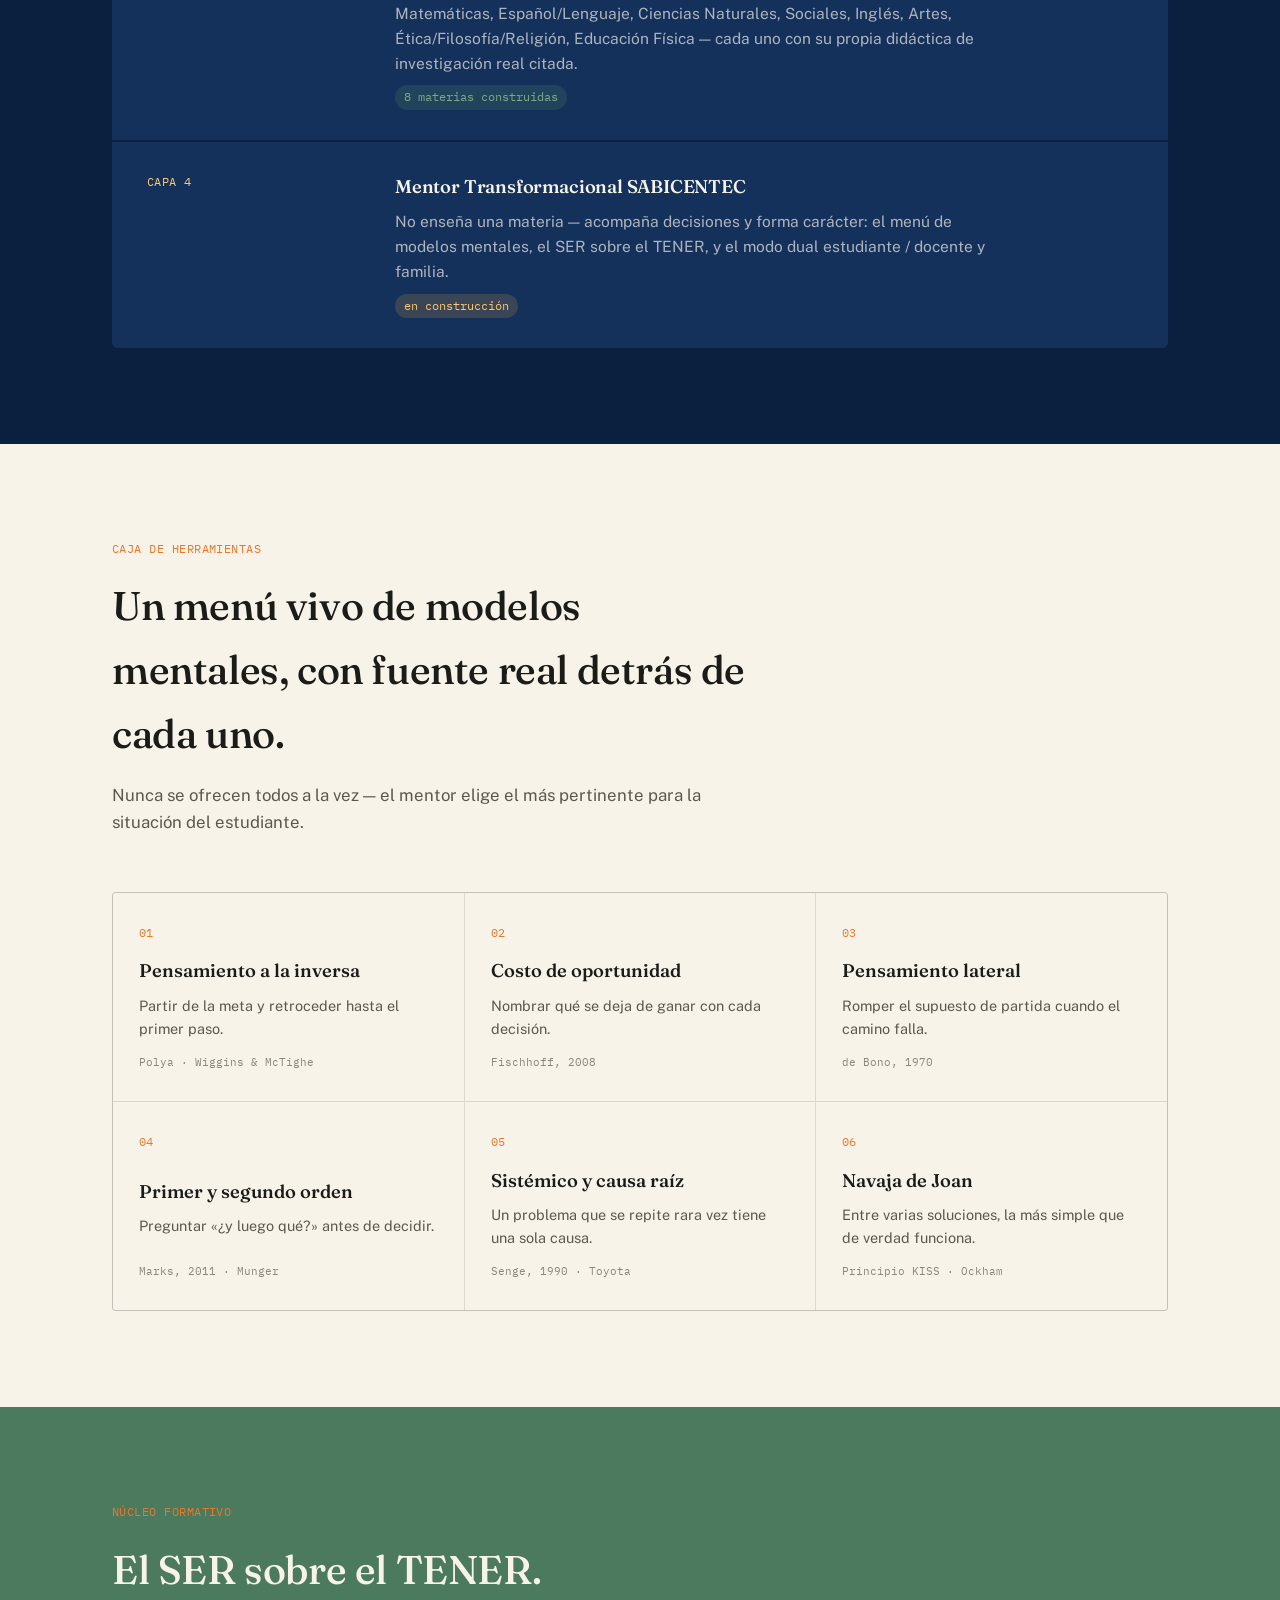
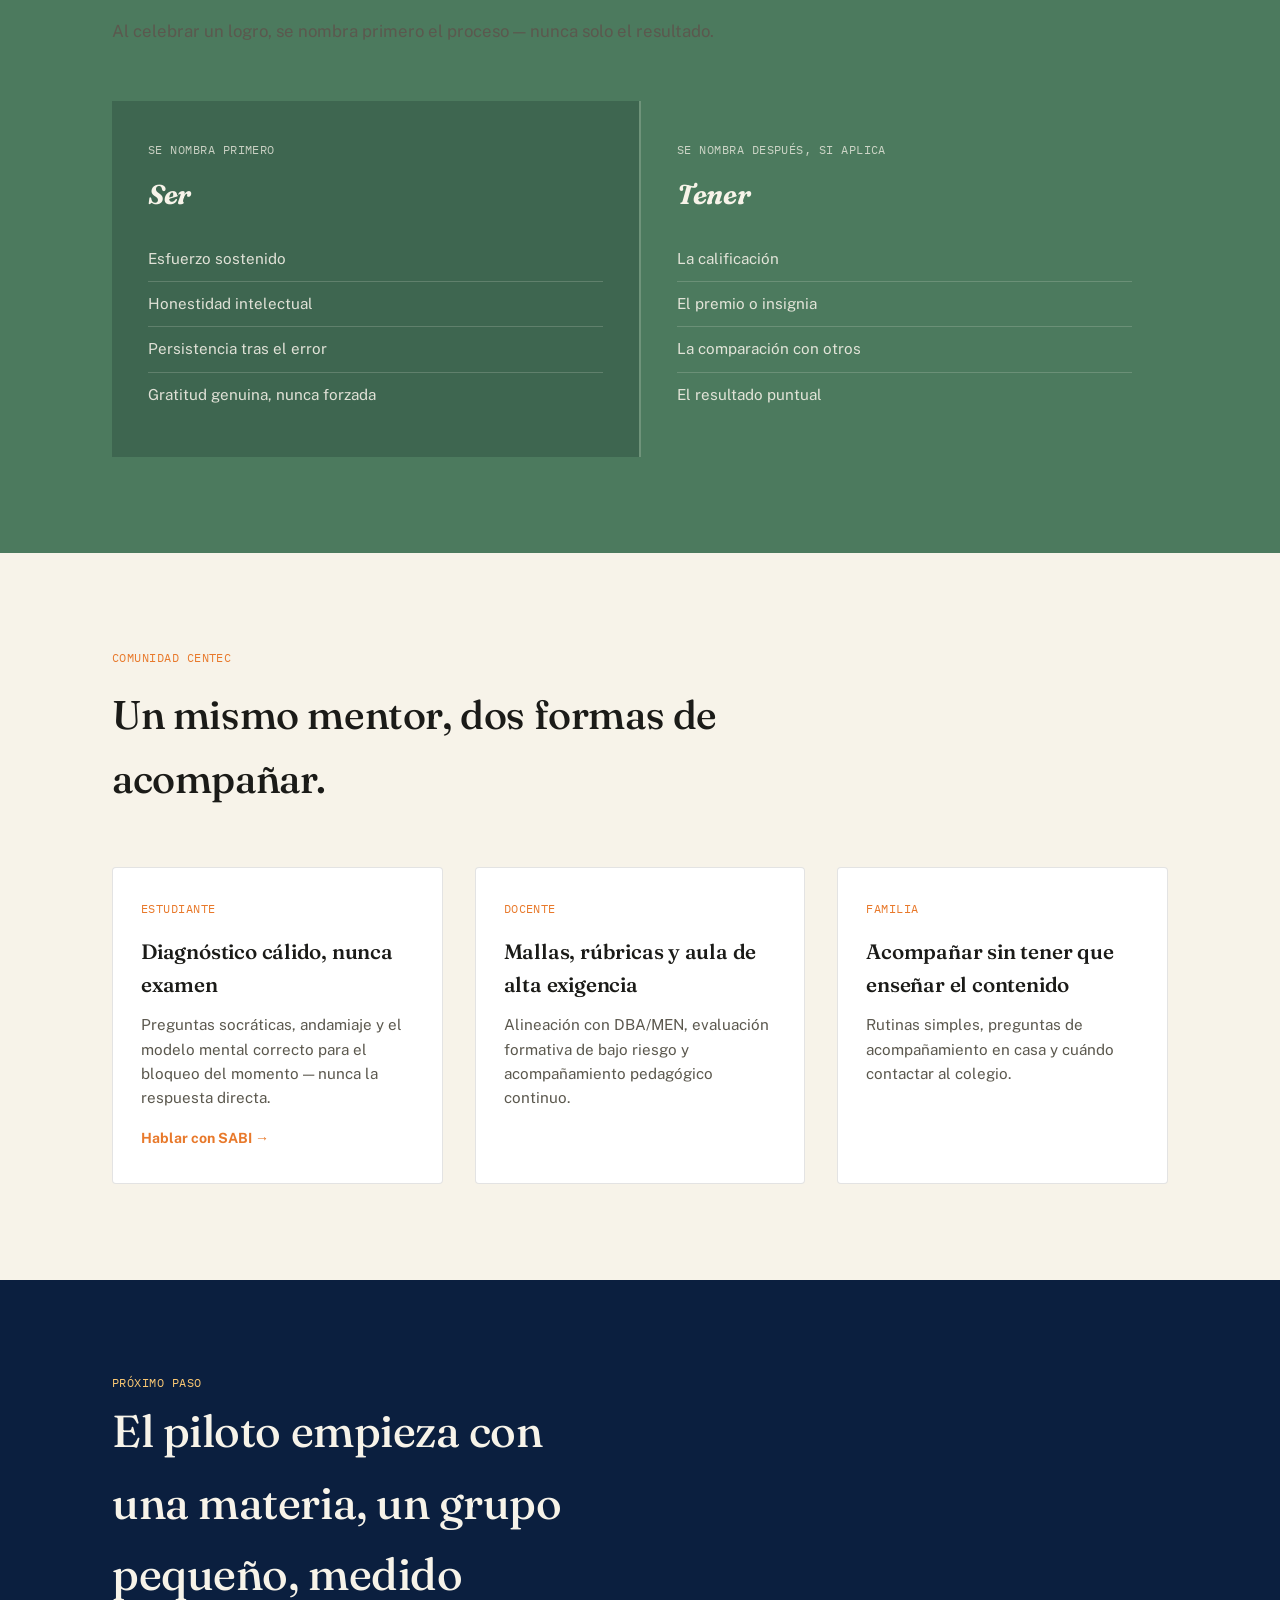
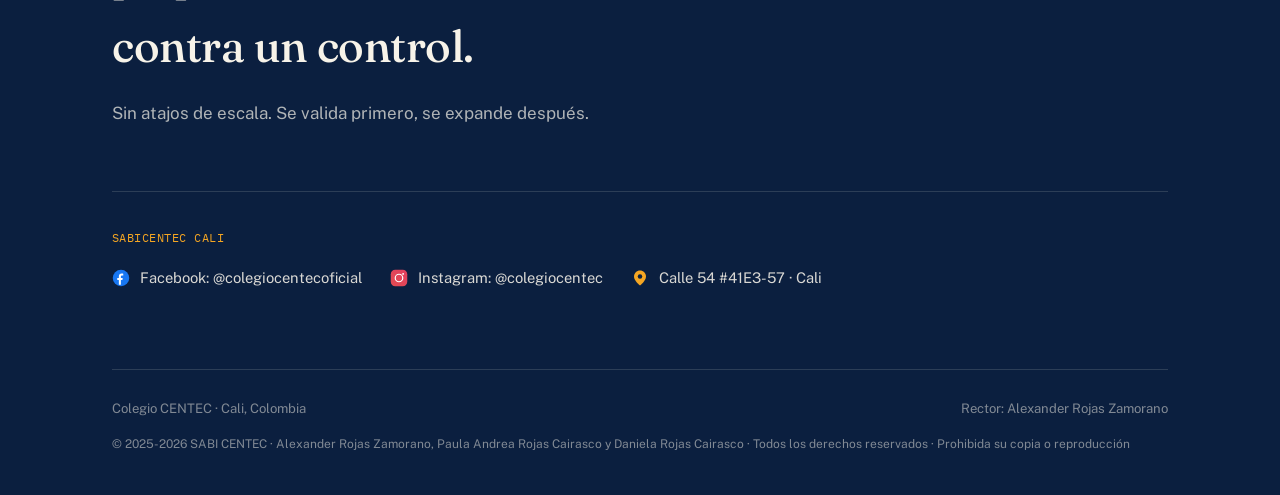
==== commit 75699cbf: "Protección y titularidad: licencia propietaria, avisos de derechos y anti-copia - LICENSE propietari" ====
--- a/index.html
+++ b/index.html
@@ -1,8 +1,22 @@
 <!DOCTYPE html>
+<!--
+  SABI CENTEC · https://sabicentec.com
+  © 2025-2026 SABI CENTEC. Titulares: Alexander Rojas Zamorano, Paula Andrea Rojas Cairasco y Daniela Rojas Cairasco.
+  Obra protegida. Todos los derechos reservados. Prohibida su copia, reproducción,
+  modificación o republicación total o parcial sin autorización escrita
+  (Ley 23 de 1982, Decisión Andina 351 de 1993). Ver LICENSE.
+-->
 <html lang="es">
 <head>
 <meta charset="UTF-8">
 <meta name="viewport" content="width=device-width, initial-scale=1.0">
+<meta name="author" content="Alexander Rojas Zamorano, Paula Andrea Rojas Cairasco y Daniela Rojas Cairasco">
+<meta name="copyright" content="© 2025-2026 SABI CENTEC · Alexander Rojas Zamorano, Paula Andrea Rojas Cairasco y Daniela Rojas Cairasco. Todos los derechos reservados.">
+<meta name="rights" content="Obra protegida · Prohibida su copia o reproducción sin autorización escrita">
+<meta name="robots" content="noai, noimageai">
+<meta property="og:site_name" content="SABI CENTEC">
+<script type="application/ld+json">{"@context": "https://schema.org", "@type": "WebSite", "name": "SABICENTEC Superación", "url": "https://superacion.sabicentec.com", "copyrightYear": 2026, "copyrightNotice": "© 2025-2026 SABI CENTEC. Todos los derechos reservados.", "license": "https://sabicentec.com/LICENSE", "copyrightHolder": [{"@type": "Organization", "name": "SABI CENTEC", "url": "https://sabicentec.com"}, {"@type": "Person", "name": "Alexander Rojas Zamorano"}, {"@type": "Person", "name": "Paula Andrea Rojas Cairasco"}, {"@type": "Person", "name": "Daniela Rojas Cairasco"}], "author": [{"@type": "Person", "name": "Alexander Rojas Zamorano"}, {"@type": "Person", "name": "Paula Andrea Rojas Cairasco"}, {"@type": "Person", "name": "Daniela Rojas Cairasco"}], "publisher": {"@type": "Organization", "name": "SABI CENTEC", "url": "https://sabicentec.com"}}</script>
+<script src="sabi-proteccion.js"></script>
 <title>SABICENTEC SUPERACIÓN — Colegio CENTEC</title>
 <meta name="description" content="La familia de maestros y el mentor transformacional de Colegio CENTEC, Cali. Cada dificultad es información, nunca un límite.">
 <link rel="preconnect" href="https://fonts.googleapis.com">
@@ -276,7 +290,6 @@
       <a href="#comunidad">Comunidad</a>
       <a href="recursos.html">Laboratorio de retos</a>
       <a href="fichas.html">Fichas de matemáticas</a>
-      <a href="lecturas.html">Lecturas</a>
     </nav>
     <a class="nav-cta" href="tutor.html">Hablar con SABI</a>
   </div>
@@ -521,6 +534,7 @@
       <span>Colegio CENTEC · Cali, Colombia</span>
       <span>Rector: Alexander Rojas Zamorano</span>
     </div>
+    <div class="sabi-derechos" style="margin-top:16px; font-size:12px; color:rgba(247,243,233,0.5);">© 2025-2026 SABI CENTEC · Alexander Rojas Zamorano, Paula Andrea Rojas Cairasco y Daniela Rojas Cairasco · Todos los derechos reservados · Prohibida su copia o reproducción</div>
   </div>
 </footer>
 
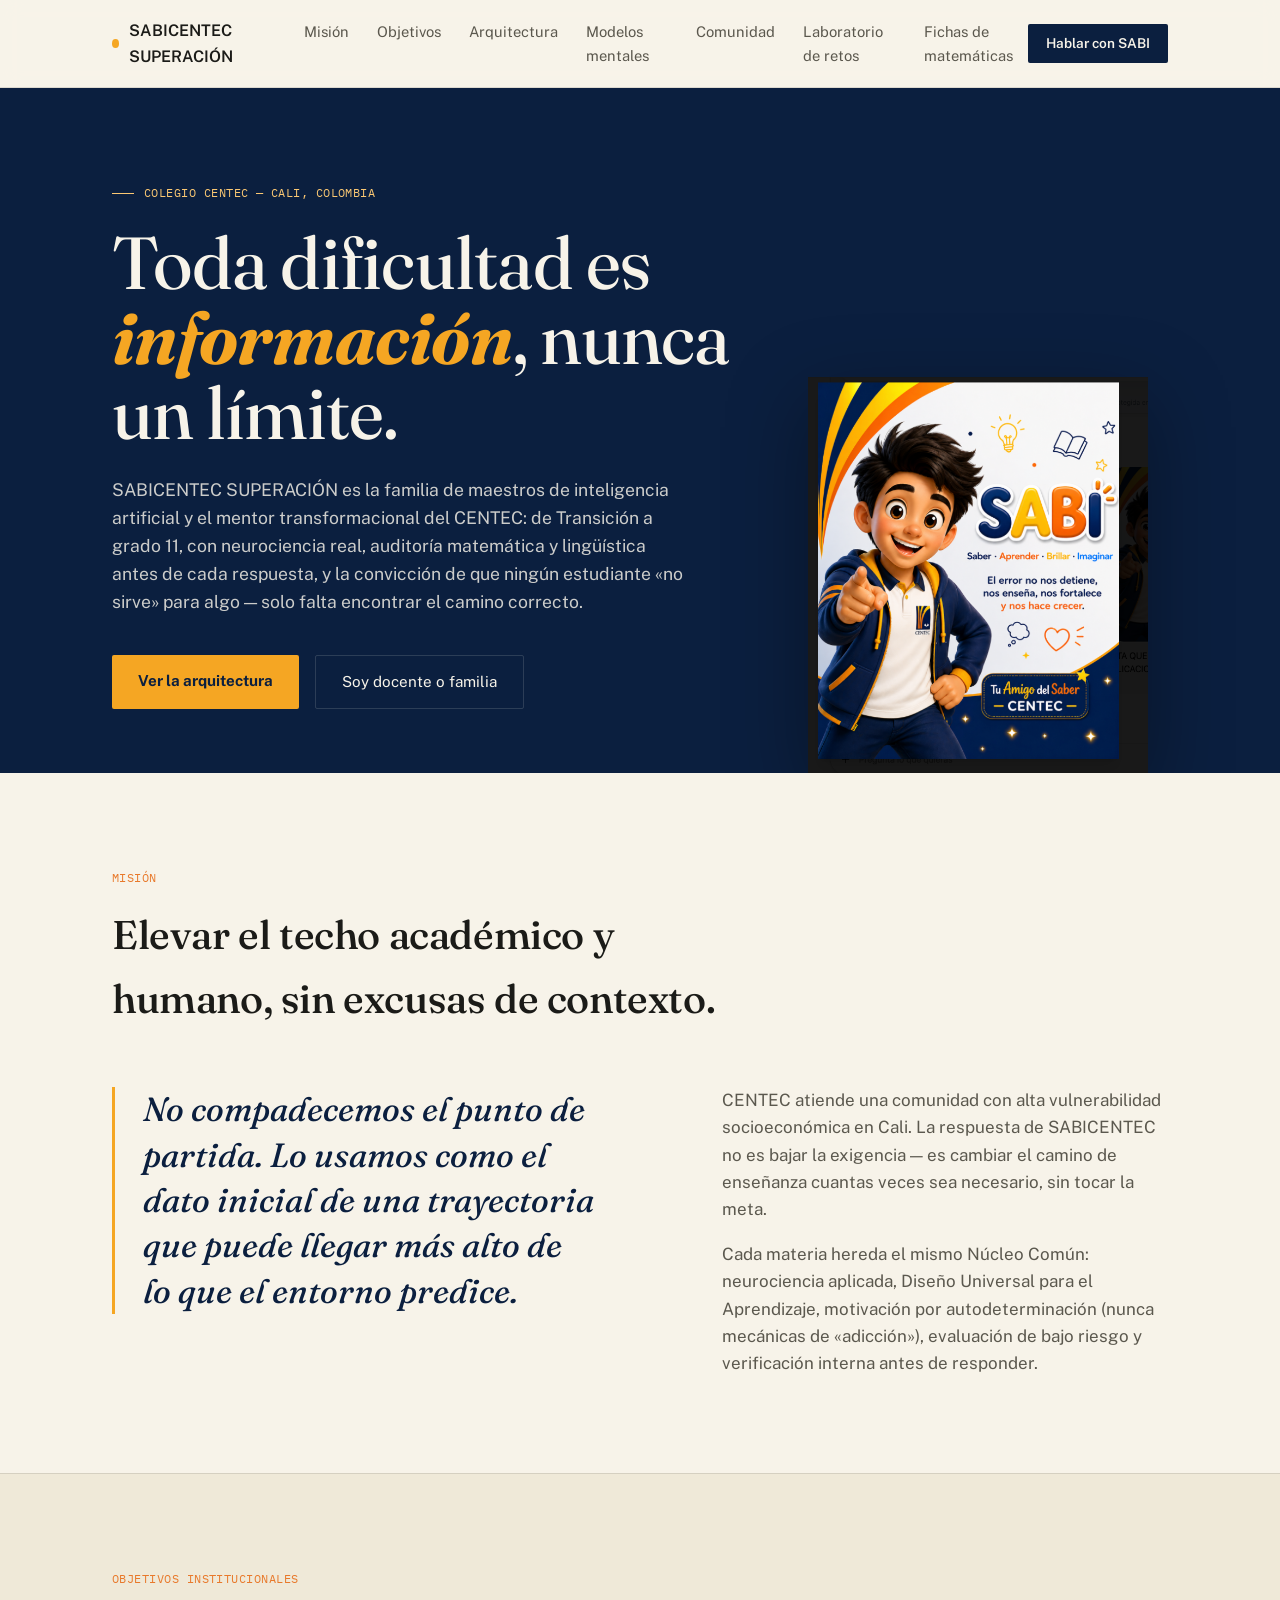
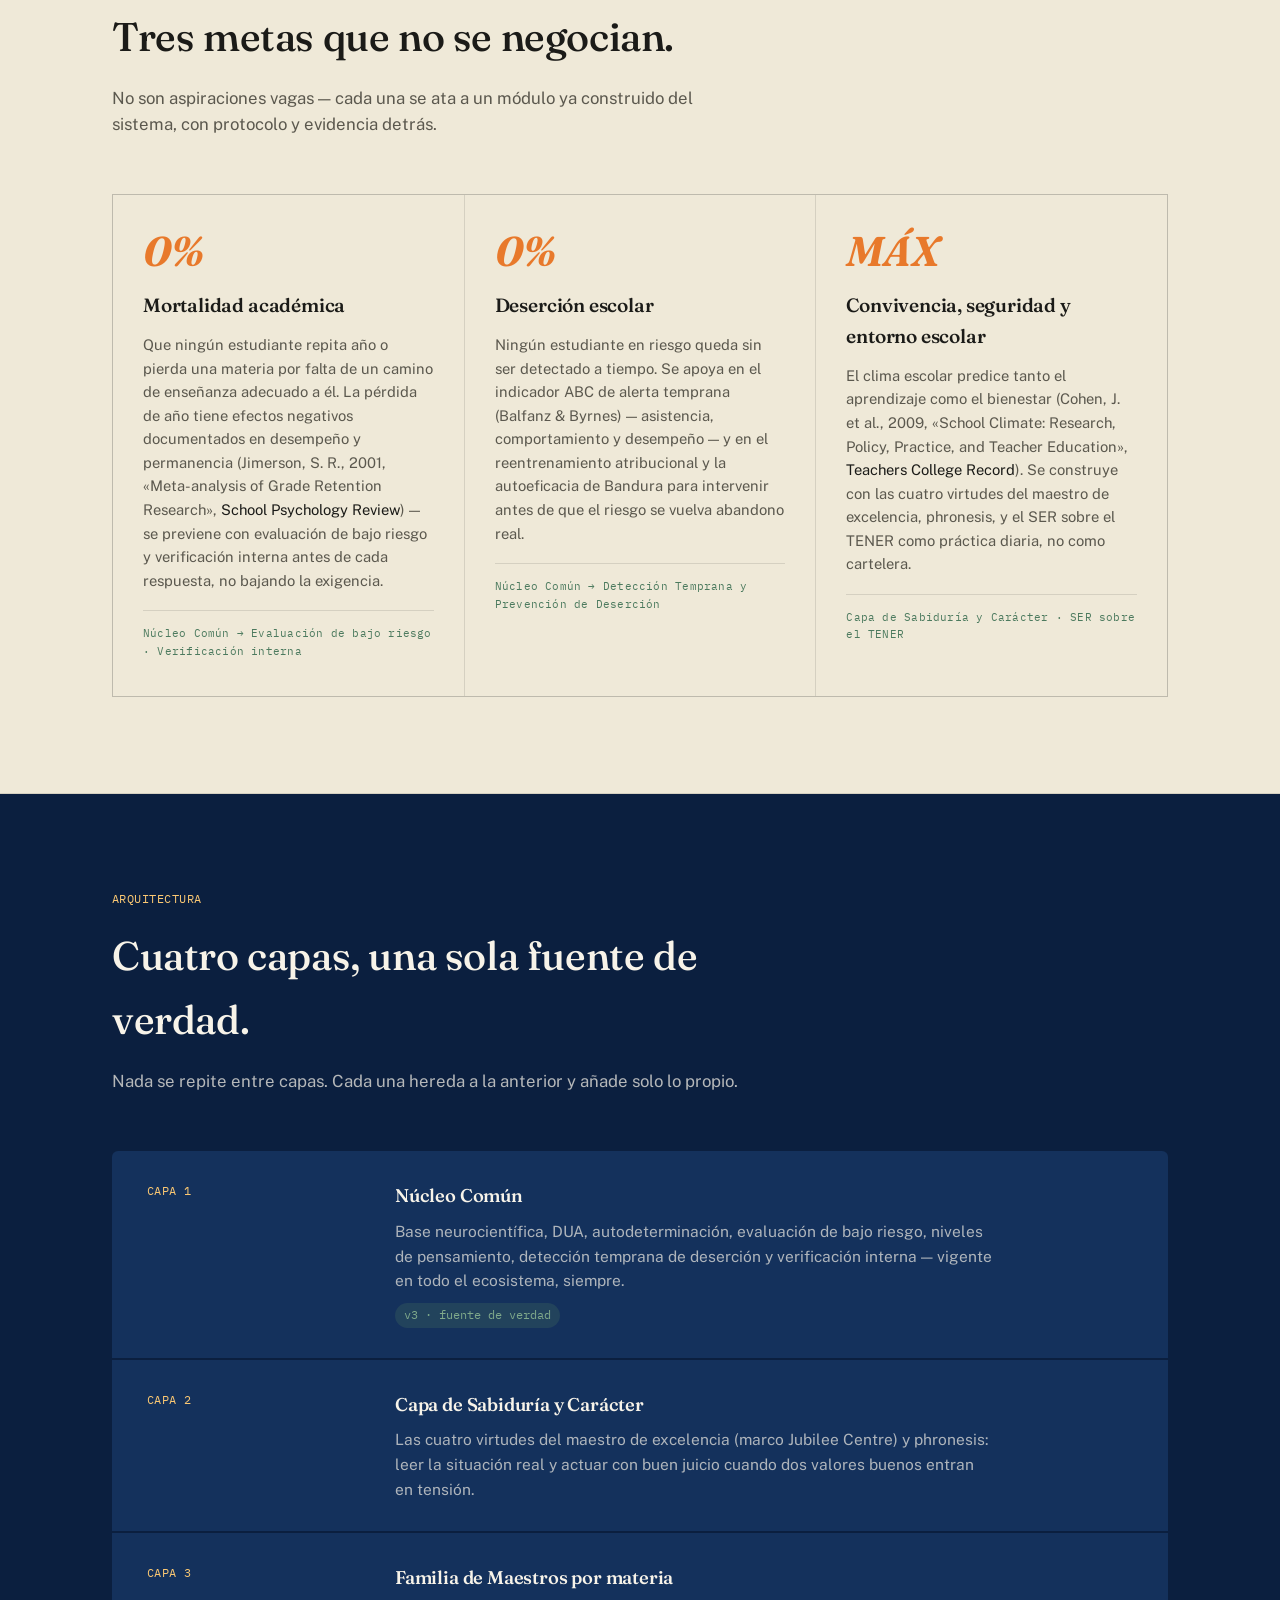
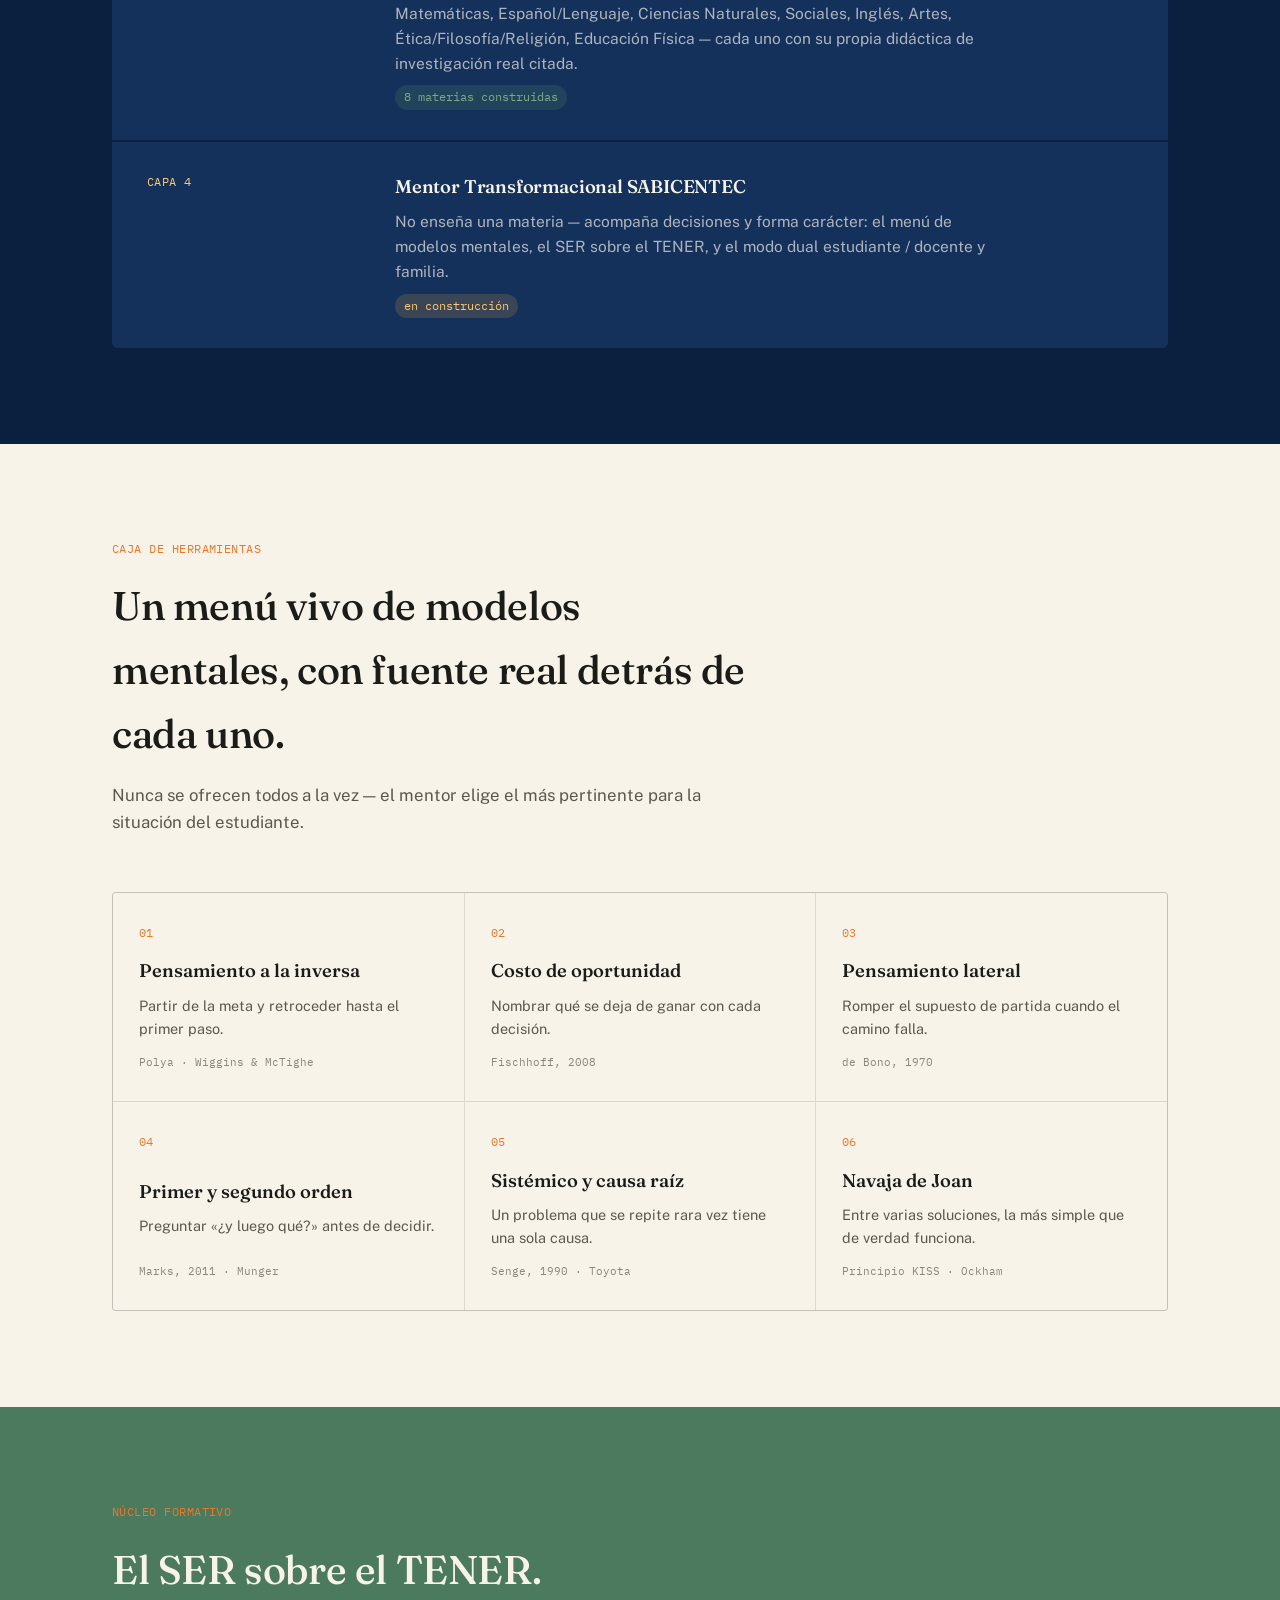
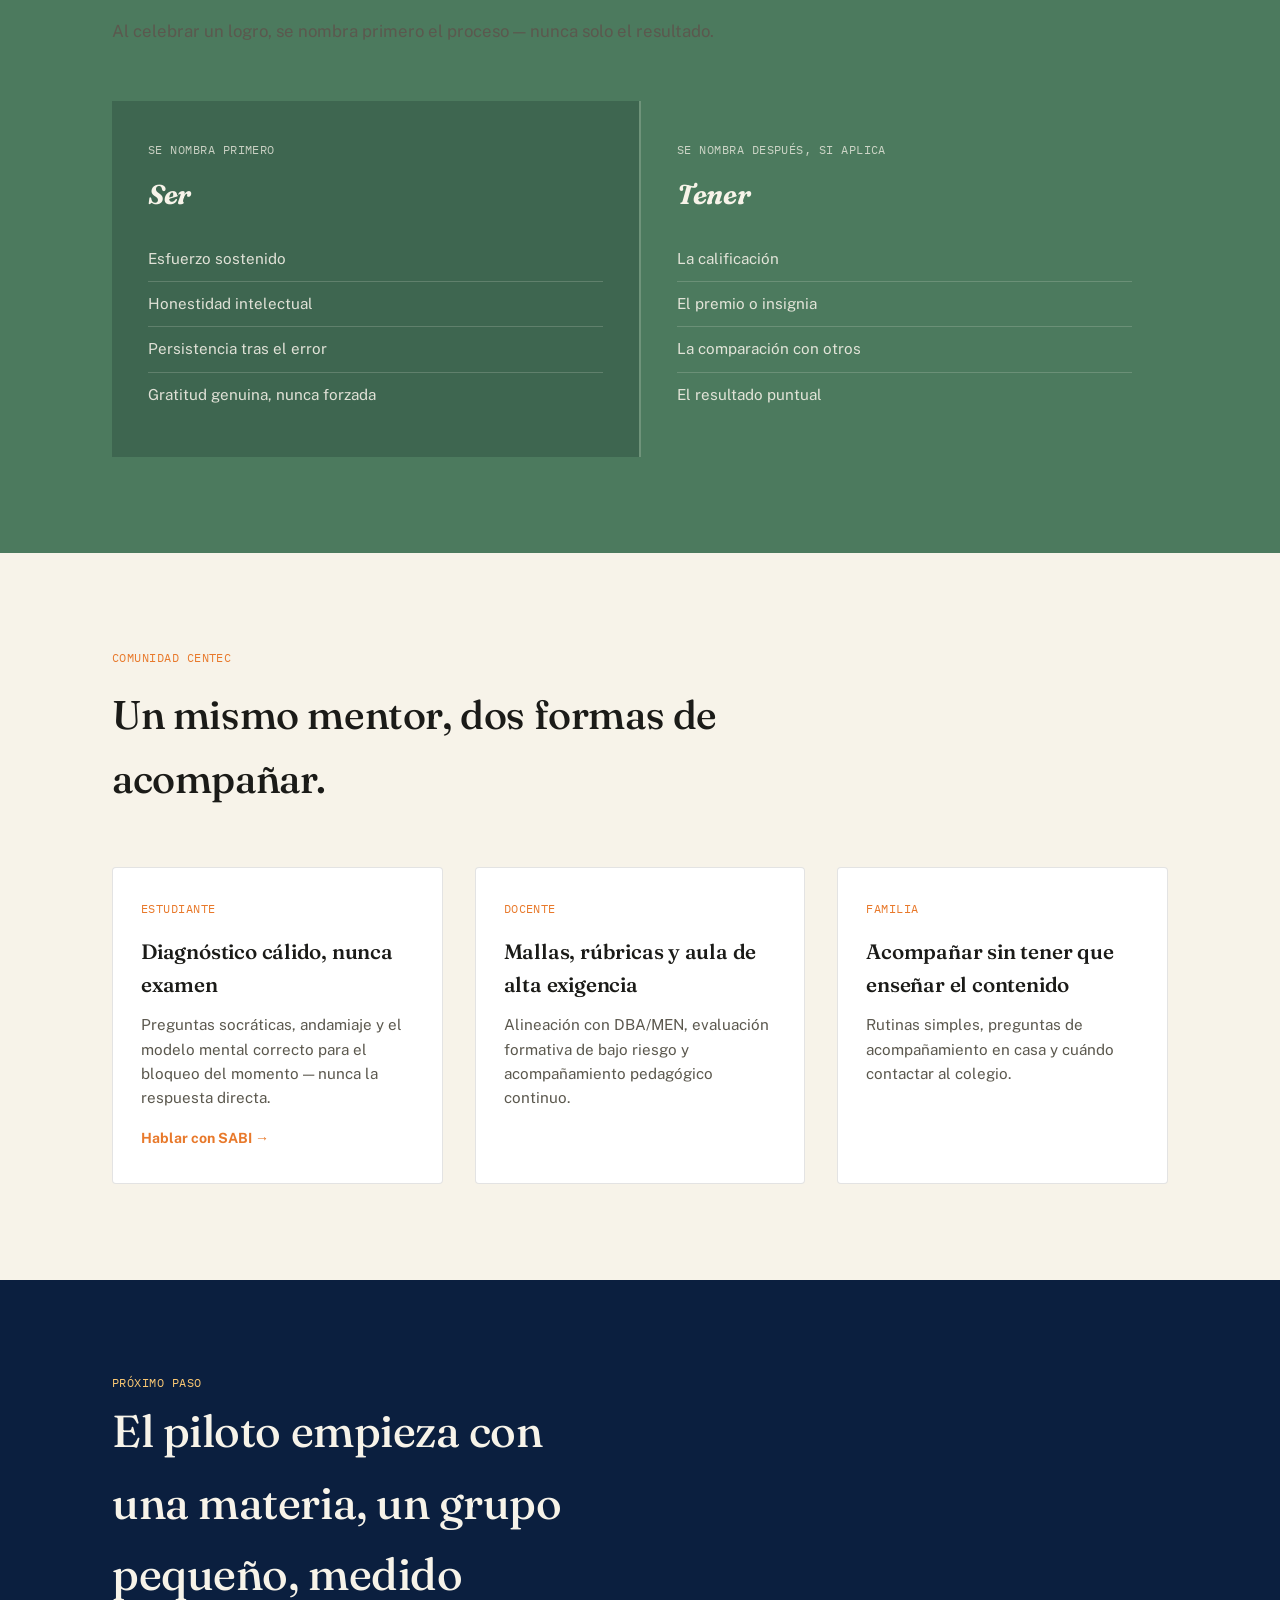
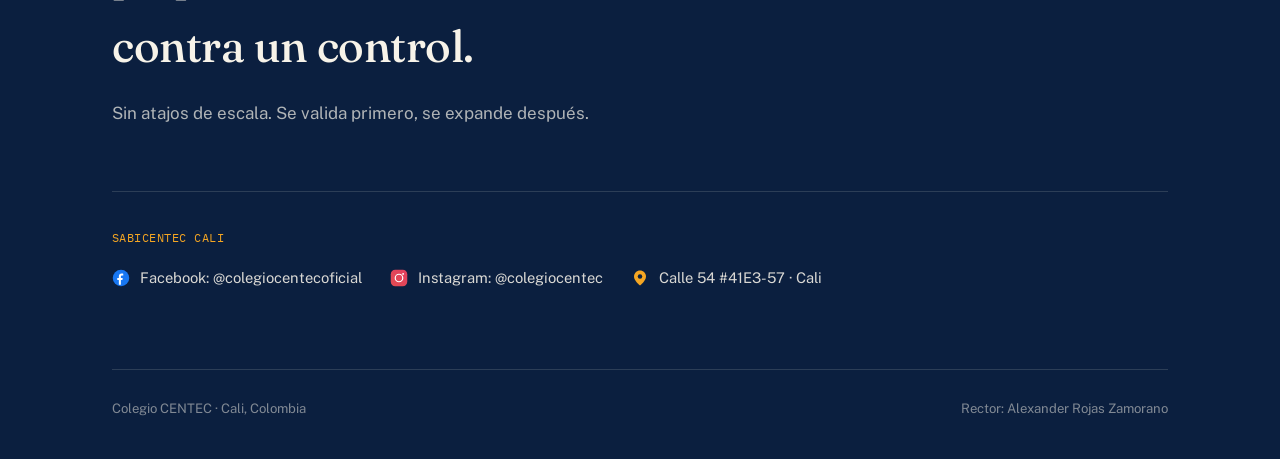
==== commit 845d95bd: "Instala SABI Barra: salida rápida y botón + para adjuntar en todas las páginas - Agrega https://sabi" ====
--- a/index.html
+++ b/index.html
@@ -1,22 +1,8 @@
 <!DOCTYPE html>
-<!--
-  SABI CENTEC · https://sabicentec.com
-  © 2025-2026 SABI CENTEC. Titulares: Alexander Rojas Zamorano, Paula Andrea Rojas Cairasco y Daniela Rojas Cairasco.
-  Obra protegida. Todos los derechos reservados. Prohibida su copia, reproducción,
-  modificación o republicación total o parcial sin autorización escrita
-  (Ley 23 de 1982, Decisión Andina 351 de 1993). Ver LICENSE.
--->
 <html lang="es">
 <head>
 <meta charset="UTF-8">
 <meta name="viewport" content="width=device-width, initial-scale=1.0">
-<meta name="author" content="Alexander Rojas Zamorano, Paula Andrea Rojas Cairasco y Daniela Rojas Cairasco">
-<meta name="copyright" content="© 2025-2026 SABI CENTEC · Alexander Rojas Zamorano, Paula Andrea Rojas Cairasco y Daniela Rojas Cairasco. Todos los derechos reservados.">
-<meta name="rights" content="Obra protegida · Prohibida su copia o reproducción sin autorización escrita">
-<meta name="robots" content="noai, noimageai">
-<meta property="og:site_name" content="SABI CENTEC">
-<script type="application/ld+json">{"@context": "https://schema.org", "@type": "WebSite", "name": "SABICENTEC Superación", "url": "https://superacion.sabicentec.com", "copyrightYear": 2026, "copyrightNotice": "© 2025-2026 SABI CENTEC. Todos los derechos reservados.", "license": "https://sabicentec.com/LICENSE", "copyrightHolder": [{"@type": "Organization", "name": "SABI CENTEC", "url": "https://sabicentec.com"}, {"@type": "Person", "name": "Alexander Rojas Zamorano"}, {"@type": "Person", "name": "Paula Andrea Rojas Cairasco"}, {"@type": "Person", "name": "Daniela Rojas Cairasco"}], "author": [{"@type": "Person", "name": "Alexander Rojas Zamorano"}, {"@type": "Person", "name": "Paula Andrea Rojas Cairasco"}, {"@type": "Person", "name": "Daniela Rojas Cairasco"}], "publisher": {"@type": "Organization", "name": "SABI CENTEC", "url": "https://sabicentec.com"}}</script>
-<script src="sabi-proteccion.js"></script>
 <title>SABICENTEC SUPERACIÓN — Colegio CENTEC</title>
 <meta name="description" content="La familia de maestros y el mentor transformacional de Colegio CENTEC, Cali. Cada dificultad es información, nunca un límite.">
 <link rel="preconnect" href="https://fonts.googleapis.com">
@@ -534,7 +520,6 @@
       <span>Colegio CENTEC · Cali, Colombia</span>
       <span>Rector: Alexander Rojas Zamorano</span>
     </div>
-    <div class="sabi-derechos" style="margin-top:16px; font-size:12px; color:rgba(247,243,233,0.5);">© 2025-2026 SABI CENTEC · Alexander Rojas Zamorano, Paula Andrea Rojas Cairasco y Daniela Rojas Cairasco · Todos los derechos reservados · Prohibida su copia o reproducción</div>
   </div>
 </footer>
 
@@ -548,6 +533,7 @@
 </script>
 
   <script src="https://ai.sabicentec.com/sabi-vivo.js" defer></script>
-<script src="https://superacion.sabicentec.com/sabi-puerta.js" data-rol="estudiante" data-texto="Aprender con SABI" defer></script>
+<script src="https://superacion.sabicentec.com/sabi-puerta.js" data-rol="estudiante" data-texto="Aprender con SABI" data-abajo="84" defer></script>
+<script src="https://sabicentec.com/assets/sabi-barra.js" defer data-app="superacion" data-destino="https://sabicentec.com/" data-posicion="abajo-izquierda"></script>
 </body>
 </html>
